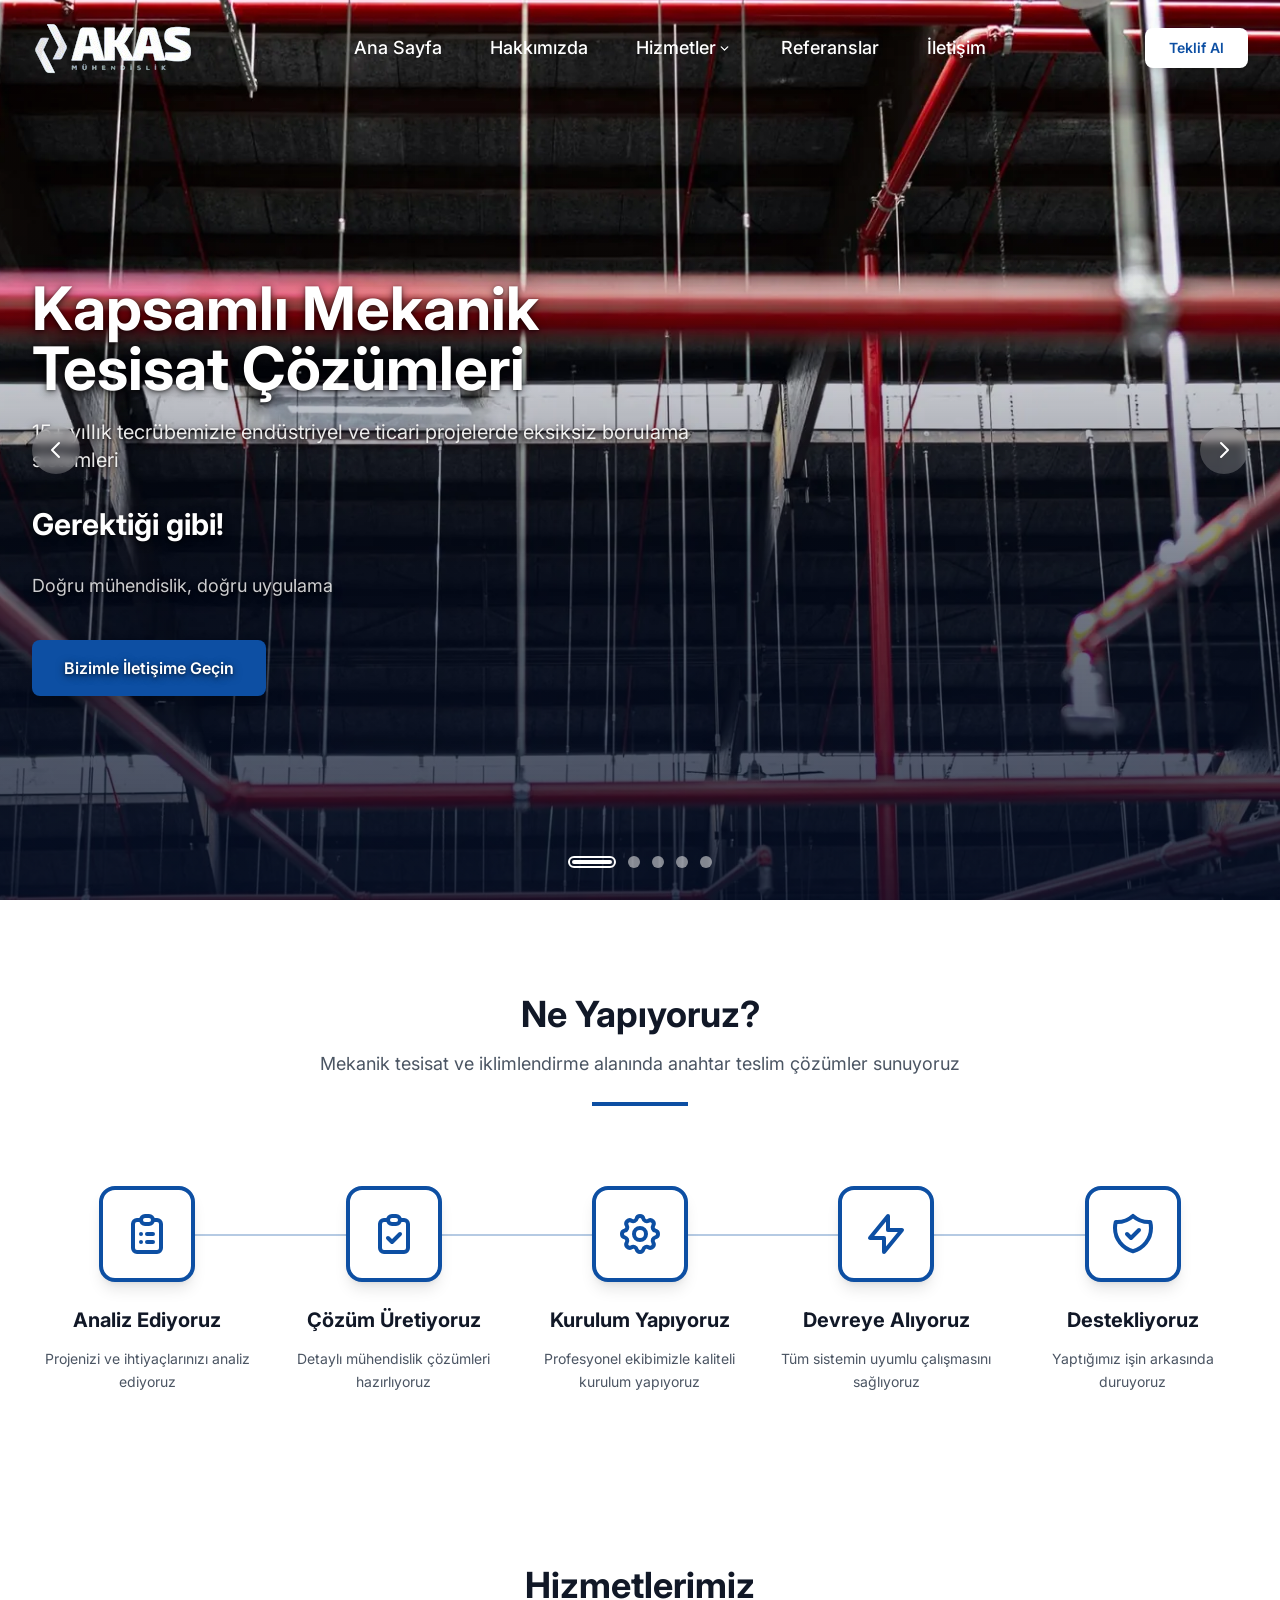
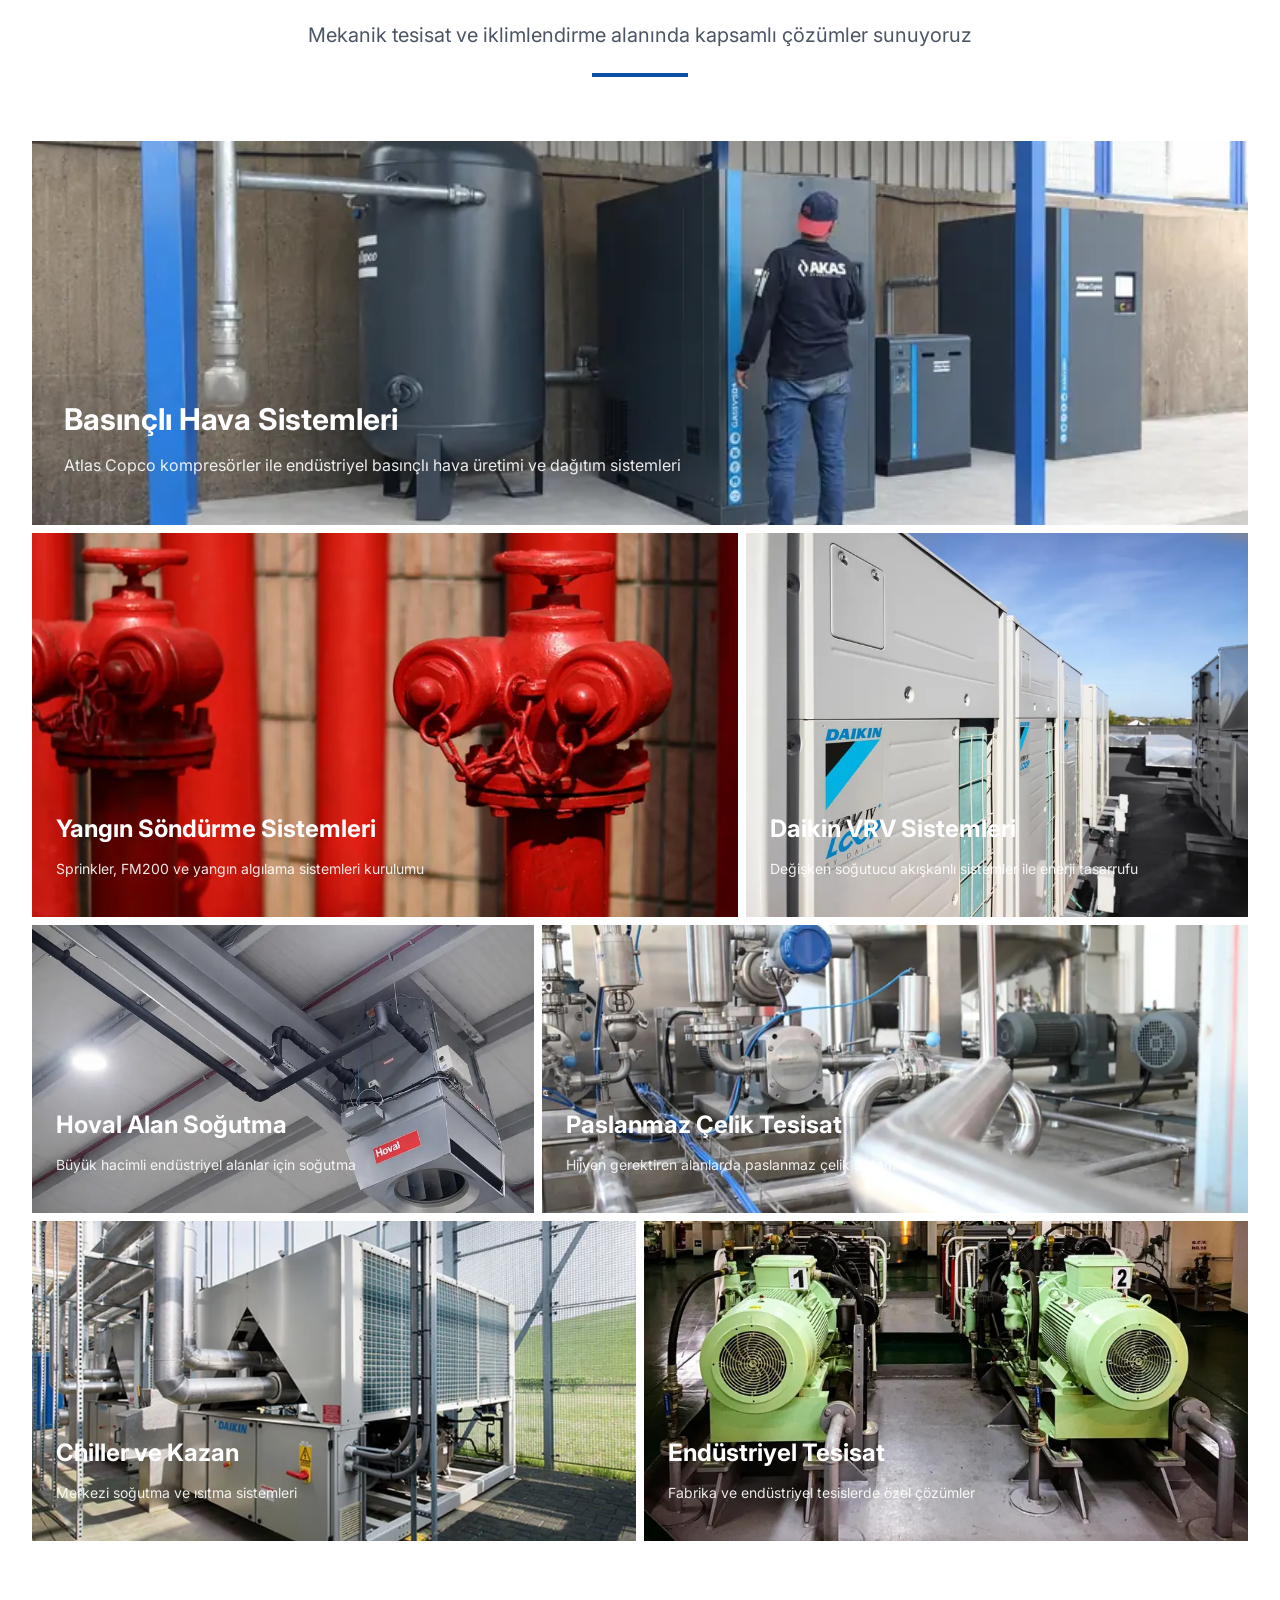
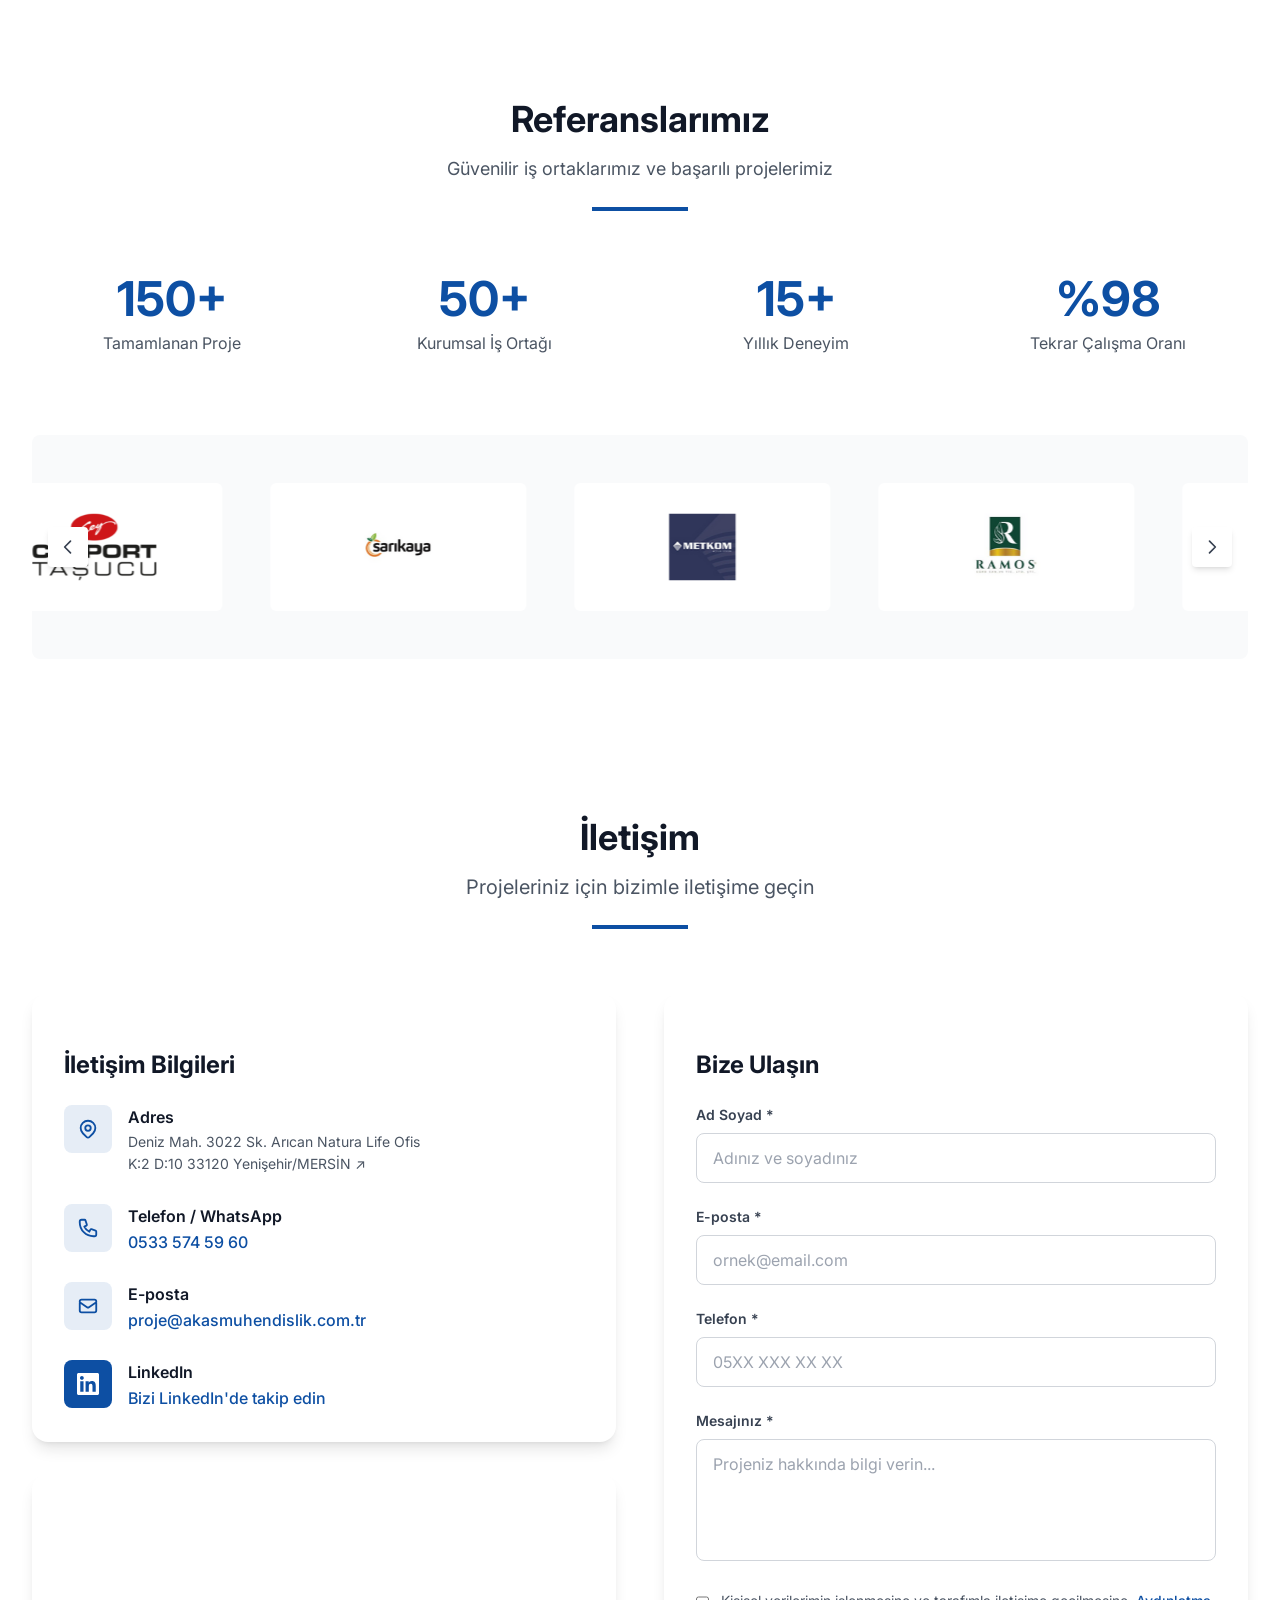
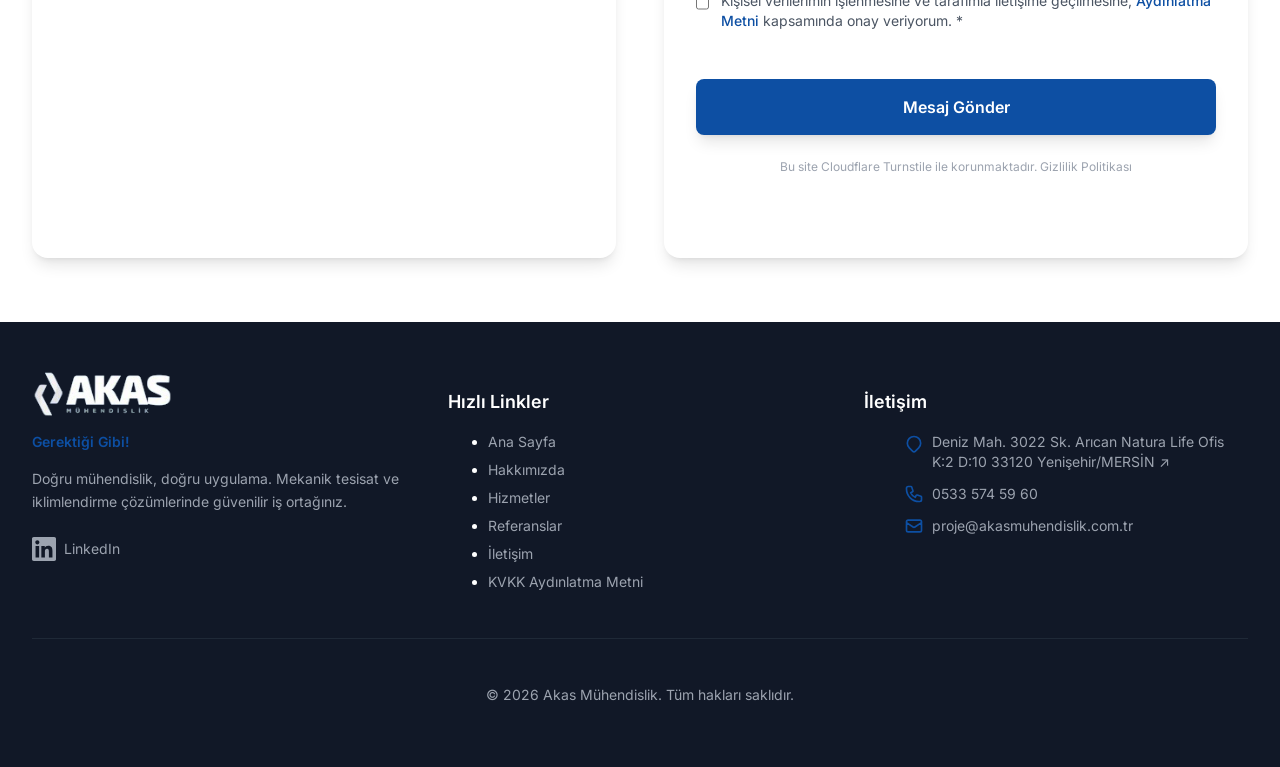
==== index.html @ c3feeb4a "Add files via upload" ====
<!DOCTYPE html>
<html lang="tr" class="scroll-smooth">
<head>
    <link rel="icon" type="image/x-icon" href="favicon.ico">
    <link rel="icon" type="image/png" sizes="32x32" href="favicon-32x32.png">
    <link rel="icon" type="image/png" sizes="16x16" href="favicon-16x16.png">
    <link rel="apple-touch-icon" sizes="180x180" href="apple-touch-icon.png">
    <link rel="preload" as="image" href="images/mechanical_piping_hero.webp" type="image/webp">
    <meta charset="UTF-8">
    <meta name="viewport" content="width=device-width, initial-scale=1.0">
    <title>Akas Mühendislik | Mekanik Tesisat ve İklimlendirme Çözümleri</title>
    <meta name="description" content="Mersin merkezli mekanik mühendislik taahhüt firması. Basınçlı hava, VRV klima, yangın söndürme, endüstriyel soğutma, Hoval, chiller ve paslanmaz çelik tesisat hizmetleri.">
    <link rel="stylesheet" href="styles.css">
    <link rel="preconnect" href="https://fonts.googleapis.com">
    <link rel="preconnect" href="https://fonts.gstatic.com" crossorigin>
    <link rel="preload" as="style" href="https://fonts.googleapis.com/css2?family=Inter:wght@400;500;600;700;800&display=swap">
    <link href="https://fonts.googleapis.com/css2?family=Inter:wght@400;500;600;700;800&display=swap" rel="stylesheet" media="print" onload="this.media='all'">
    <style>
        body { 
            font-family: 'Inter', sans-serif;
        }
        
        /* Hero Slide Animations */
        .hero-slide {
            opacity: 0;
            pointer-events: none;
        }
        
        .hero-slide.active {
            opacity: 1;
            pointer-events: auto;
            z-index: 2;
        }
        
        .hero-slide.slide-out {
            opacity: 1;
            pointer-events: none;
            z-index: 1;
        }
        
        /* Hero Content (yazılar) animasyonu */
        .hero-content {
            opacity: 1;
            transition: opacity 400ms ease-out;
            text-shadow: 0 2px 8px rgba(0,0,0,0.6), 0 1px 3px rgba(0,0,0,0.4);
        }
        
        .hero-content.fade-out {
            opacity: 0;
        }
        
        /* Görsellerin container'ı - overflow hidden */
        .hero-slide > img {
            width: 100%;
            height: 100%;
            object-fit: cover;
        }
        
        /* Ken Burns Effect - Sadece aktif slide'da */
        .hero-slide.active > img {
            animation: kenBurns 6500ms ease-out forwards;
        }
        
        @keyframes kenBurns {
            0% {
                transform: scale(1.15) translateX(0);
            }
            100% {
                transform: scale(1.15) translateX(-5%);
            }
        }
        
        /* Navbar link hover effect */
        .nav-link:hover .nav-underline {
            width: 100% !important;
        }

        /* Hizmetler Dropdown */
        .services-dropdown {
            display: none;
            position: absolute;
            top: calc(100% + 12px);
            left: 50%;
            transform: translateX(-50%);
            background: white;
            border-radius: 12px;
            box-shadow: 0 10px 40px rgba(0,0,0,0.12);
            min-width: 240px;
            z-index: 100;
            padding: 8px 0;
            border: 1px solid rgba(0,0,0,0.06);
        }
        .services-dropdown.open { display: block; }
        .services-dropdown a {
            display: block;
            padding: 10px 20px;
            font-size: 14px;
            color: #374151;
            text-decoration: none;
            transition: background 0.15s, color 0.15s;
        }
        .services-dropdown a:hover { background: #f3f4f6; color: #0d4fa3; }
        .dropdown-arrow-icon { transition: transform 0.2s; }
        .dropdown-arrow-icon.open { transform: rotate(180deg); }
        
        /* Slider dots with progress animation */
        .slide-dot {
            position: relative;
            overflow: hidden;
            transition: all 300ms ease;
        }
        
        .slide-dot.active {
            background: transparent !important;
            border: 2px solid white;
            padding: 2px; /* Border ile fill arasında boşluk */
        }
        
        /* Progress fill inside active dot */
        .slide-dot.active::after {
            content: '';
            position: absolute;
            left: 2px; /* Border padding */
            top: 2px;
            height: calc(100% - 4px); /* Border padding çıkar */
            width: 0%;
            background: white;
            border-radius: 999px; /* Oval içi */
            animation: dotProgress 6500ms linear forwards;
        }
        
        @keyframes dotProgress {
            from {
                width: 0%;
            }
            to {
                width: calc(100% - 4px); /* Border padding çıkar */
            }
        }
        
        /* Mobile Menu Styles */
        .mobile-menu-open #mobileMenu {
            pointer-events: auto;
        }
        .mobile-menu-open #menuOverlay {
            opacity: 1;
        }
        .mobile-menu-open #menuContent {
            opacity: 1;
            transform: translateY(0) !important;
        }
        
        /* Hamburger to X animation */
        .mobile-menu-open .hamburger-line:nth-child(1) {
            transform: rotate(45deg);
            top: 50% !important;
            margin-top: -1px;
        }
        .mobile-menu-open .hamburger-line:nth-child(2) {
            opacity: 0;
        }
        .mobile-menu-open .hamburger-line:nth-child(3) {
            transform: rotate(-45deg);
            bottom: auto !important;
            top: 50% !important;
            margin-top: -1px;
        }
        
        /* Staggered link animation */
        .mobile-menu-open .mobile-menu-link {
            animation: fadeInUp 400ms ease-out forwards;
            opacity: 0;
        }
        .mobile-menu-open .mobile-menu-link:nth-child(1) { animation-delay: 100ms; }
        .mobile-menu-open .mobile-menu-link:nth-child(2) { animation-delay: 150ms; }
        .mobile-menu-open .mobile-menu-link:nth-child(3) { animation-delay: 200ms; }
        .mobile-menu-open .mobile-menu-link:nth-child(4) { animation-delay: 250ms; }
        .mobile-menu-open .mobile-menu-link:nth-child(5) { animation-delay: 300ms; }
        
        @keyframes fadeInUp {
            from {
                opacity: 0;
                transform: translateY(20px);
            }
            to {
                opacity: 1;
                transform: translateY(0);
            }
        }
    </style>
    
    <!-- Schema.org Structured Data for SEO -->
    <script type="application/ld+json">
    {
      "@context": "https://schema.org",
      "@type": "LocalBusiness",
      "name": "AKAS Mekanik Mühendislik",
      "alternateName": "AKAS",
      "description": "15+ yıllık tecrübemizle mekanik tesisat, HVAC, basınçlı hava sistemleri, yangın söndürme ve endüstriyel tesisat çözümleri.",
      "url": "https://www.akasmuhendislik.com.tr",
      "logo": "https://www.akasmuhendislik.com.tr/images/logo-dark.png",
      "image": [
        "https://www.akasmuhendislik.com.tr/images/compressed-air-system.webp",
        "https://www.akasmuhendislik.com.tr/images/daikin-vrv-system.webp",
        "https://www.akasmuhendislik.com.tr/images/fire-suppression-system.webp"
      ],
      "slogan": "Gerektiği gibi!",
      "foundingDate": "2010",
      "address": {
        "@type": "PostalAddress",
        "streetAddress": "Deniz Mah. 3022 Sk. Arıcan Natura Life Ofis K:2 D:10",
        "addressLocality": "Yenişehir",
        "addressRegion": "Mersin",
        "postalCode": "33120",
        "addressCountry": "TR"
      },
      "geo": {
        "@type": "GeoCoordinates",
        "latitude": 36.80661256733774,
        "longitude": 34.56156497603754
      },
      "telephone": "+905335745960",
      "email": "proje@akasmuhendislik.com.tr",
      "areaServed": {
        "@type": "Country",
        "name": "Turkey"
      },
      "priceRange": "$$",
      "openingHours": "Mo-Fr 08:00-18:00",
      "sameAs": [
        "https://www.linkedin.com/company/106318071/"
      ],
      "hasOfferCatalog": {
        "@type": "OfferCatalog",
        "name": "Mekanik Tesisat Hizmetleri",
        "itemListElement": [
          {
            "@type": "OfferCatalog",
            "name": "Basınçlı Hava Sistemleri",
            "description": "Atlas Copco kompresörler ile endüstriyel basınçlı hava üretimi ve dağıtım sistemleri"
          },
          {
            "@type": "OfferCatalog",
            "name": "Daikin VRV Sistemleri",
            "description": "Değişken soğutucu akışkanlı sistemler ile enerji tasarrufu ve yüksek konfor"
          },
          {
            "@type": "OfferCatalog",
            "name": "Yangın Söndürme Sistemleri",
            "description": "Sprinkler, FM200 ve yangın algılama sistemleri kurulumu"
          },
          {
            "@type": "OfferCatalog",
            "name": "Hoval Alan Soğutma",
            "description": "Büyük hacimli endüstriyel alanlar için soğutma çözümleri"
          },
          {
            "@type": "OfferCatalog",
            "name": "Paslanmaz Çelik Tesisat",
            "description": "Gıda ve farmasötik seviyede hijyenik tesisat sistemleri"
          },
          {
            "@type": "OfferCatalog",
            "name": "Chiller ve Kazan",
            "description": "Merkezi soğutma ve ısıtma sistemleri"
          },
          {
            "@type": "OfferCatalog",
            "name": "Endüstriyel Tesisat",
            "description": "Fabrika ve endüstriyel tesislerde özel mekanik tesisat çözümleri"
          }
        ]
      },
      "knowsAbout": [
        "HVAC",
        "Mekanik Tesisat",
        "Basınçlı Hava Sistemleri",
        "İklimlendirme",
        "Yangın Söndürme",
        "VRV Sistemleri",
        "Chiller",
        "Endüstriyel Tesisat",
        "Paslanmaz Çelik Sistemler"
      ]
    }
    </script>
</head>
<body class="bg-white text-gray-900">
    
    <!-- Navbar -->
    <nav id="navbar" class="fixed top-0 left-0 right-0 z-50 transition-all duration-300 py-5 bg-transparent">
        <div class="max-w-7xl mx-auto px-4 sm:px-6 lg:px-8 w-full">
            <div class="flex items-center justify-between">
                <a href="#home" class="relative h-14 w-auto flex items-center bg-transparent">
                    <!-- Beyaz logo (mavi zemin için) - scroll öncesi -->
                    <img 
                        id="logo-white" 
                        src="images/logo-white.png" 
                        alt="Akas Mühendislik" 
                        class="h-14 w-auto object-contain transition-opacity duration-300 bg-transparent"
                        style="max-height: 55px;"
                    />
                    <!-- Mavi logo (beyaz zemin için) - scroll sonrası -->
                    <img 
                        id="logo-dark" 
                        src="images/logo-dark.png" 
                        alt="Akas Mühendislik" 
                        class="h-14 w-auto object-contain absolute top-0 left-0 opacity-0 transition-opacity duration-300 bg-transparent"
                        style="max-height: 55px;"
                    />
                </a>
                <div class="hidden md:flex items-center space-x-12">
                    <a href="#home" class="nav-link relative text-lg font-medium text-white hover:text-primary-light transition-colors">
                        Ana Sayfa
                        <span class="nav-underline absolute -bottom-1 left-0 h-0.5 bg-primary transition-all duration-300 w-0"></span>
                    </a>
                    <a href="#about" class="nav-link relative text-lg font-medium text-white hover:text-primary-light transition-colors">
                        Hakkımızda
                        <span class="nav-underline absolute -bottom-1 left-0 h-0.5 bg-primary transition-all duration-300 w-0"></span>
                    </a>
                    <div class="relative" id="servicesNavItem">
                        <div class="flex items-center gap-1">
                            <a href="#services" class="nav-link relative text-lg font-medium text-white hover:text-primary-light transition-colors">
                                Hizmetler
                                <span class="nav-underline absolute -bottom-1 left-0 h-0.5 bg-primary transition-all duration-300 w-0"></span>
                            </a>
                            <button onclick="toggleDropdown(event)" aria-label="Hizmetler listesini aç"
                                style="background:none; border:none; cursor:pointer; padding:2px; display:flex; align-items:center;">
                                <svg id="arrowIcon" class="dropdown-arrow-icon" width="13" height="13" viewBox="0 0 24 24" fill="none" stroke="white" stroke-width="2.5" stroke-linecap="round" stroke-linejoin="round">
                                    <polyline points="6 9 12 15 18 9"/>
                                </svg>
                            </button>
                        </div>
                        <div id="servicesDropdown" class="services-dropdown">
                            <a href="basinc-hava-sistemleri.html">Basınçlı Hava Sistemleri</a>
                            <a href="daikin-vrv-sistemleri.html">Daikin VRV Sistemleri</a>
                            <a href="yangin-sondurme-sistemleri.html">Yangın Söndürme Sistemleri</a>
                            <a href="hoval-alan-sogutma.html">Hoval Alan Soğutma</a>
                            <a href="paslanmaz-celik-tesisat.html">Paslanmaz Çelik Tesisat</a>
                            <a href="chiller-kazan-sistemleri.html">Chiller ve Kazan Sistemleri</a>
                            <a href="endustriyel-tesisat.html">Endüstriyel Tesisat</a>
                        </div>
                    </div>
                    <a href="#references" class="nav-link relative text-lg font-medium text-white hover:text-primary-light transition-colors">
                        Referanslar
                        <span class="nav-underline absolute -bottom-1 left-0 h-0.5 bg-primary transition-all duration-300 w-0"></span>
                    </a>
                    <a href="#contact" class="nav-link relative text-lg font-medium text-white hover:text-primary-light transition-colors">
                        İletişim
                        <span class="nav-underline absolute -bottom-1 left-0 h-0.5 bg-primary transition-all duration-300 w-0"></span>
                    </a>
                </div>
                <a href="#contact" class="hidden md:block px-6 py-2.5 rounded-lg font-semibold text-sm bg-white text-primary hover:bg-gray-50 shadow-lg hover:shadow-xl transition-all duration-300">
                    Teklif Al
                </a>
                <!-- Mobile Hamburger Button -->
                <button id="menuToggle" aria-label="Menüyü aç" class="md:hidden flex items-center justify-center w-10 h-10 relative z-50 bg-transparent" style="background: transparent; border: none; outline: none;" onclick="toggleMobileMenu()">
                    <div id="hamburgerIcon" class="flex flex-col justify-center items-center w-6 h-5 relative">
                        <span class="hamburger-line bg-white block w-6 h-0.5 rounded-full transition-all duration-300 absolute top-0"></span>
                        <span class="hamburger-line bg-white block w-6 h-0.5 rounded-full transition-all duration-300 absolute top-1/2 -translate-y-1/2"></span>
                        <span class="hamburger-line bg-white block w-6 h-0.5 rounded-full transition-all duration-300 absolute bottom-0"></span>
                    </div>
                </button>
            </div>
        </div>
    </nav>

    <!-- Mobile Full-Screen Overlay Menu -->
    <div id="mobileMenu" class="fixed inset-0 z-40 pointer-events-none">
        <!-- Dark overlay background -->
        <div id="menuOverlay" class="absolute inset-0 bg-primary-dark opacity-0 transition-opacity duration-500"></div>
        <!-- Menu content -->
        <div id="menuContent" class="relative z-10 h-full flex flex-col items-center justify-center opacity-0 transition-all duration-500" style="transform: translateY(20px);">
            <a href="#home" onclick="closeMobileMenu()" class="mobile-menu-link text-white text-3xl font-bold py-4 transition-all duration-300 hover:text-white/70">Ana Sayfa</a>
            <a href="#about" onclick="closeMobileMenu()" class="mobile-menu-link text-white text-3xl font-bold py-4 transition-all duration-300 hover:text-white/70">Hakkımızda</a>
            <a href="#services" onclick="closeMobileMenu()" class="mobile-menu-link text-white text-3xl font-bold py-4 transition-all duration-300 hover:text-white/70">Hizmetler</a>
            <a href="#references" onclick="closeMobileMenu()" class="mobile-menu-link text-white text-3xl font-bold py-4 transition-all duration-300 hover:text-white/70">Referanslar</a>
            <a href="#contact" onclick="closeMobileMenu()" class="mobile-menu-link text-white text-3xl font-bold py-4 transition-all duration-300 hover:text-white/70">İletişim</a>
            <div class="mt-8">
                <a href="#contact" onclick="closeMobileMenu()" class="inline-block bg-white text-primary font-semibold px-8 py-4 rounded-lg shadow-xl text-lg transition-all duration-300 hover:bg-white/90">
                    Teklif Al
                </a>
            </div>
            <!-- Contact info -->
            <div class="mt-12 text-center">
                <a href="tel:05335745960" class="text-white/70 text-lg hover:text-white transition-colors">0533 574 59 60</a>
            </div>
        </div>
    </div>

    <!-- Hero Slider -->
    <section id="home" class="relative h-screen w-full overflow-hidden">
        <!-- Slide 1 - Mekanik Tesisat -->
        <div class="hero-slide active absolute inset-0">
            <img src="images/mechanical_piping_hero.webp" alt="Mekanik Tesisat" class="absolute inset-0 w-full h-full object-cover" fetchpriority="high">
            <div class="absolute inset-0" style="background: linear-gradient(to top, rgba(5,15,40,0.82) 0%, rgba(5,15,40,0.55) 35%, rgba(5,15,40,0.10) 65%, rgba(5,15,40,0.0) 100%);"></div>
            <div class="relative z-20 h-full flex items-center" style="padding-top:24px;">
                <div class="max-w-7xl mx-auto px-4 sm:px-6 lg:px-8 w-full">
                    <div class="max-w-2xl hero-content">
                        <h2 class="text-white text-4xl md:text-5xl lg:text-6xl font-bold mb-4 leading-tight">
                            Kapsamlı Mekanik Tesisat Çözümleri
                        </h2>
                        <p class="text-white/90 text-lg md:text-xl mb-8">
                            15+ yıllık tecrübemizle endüstriyel ve ticari projelerde eksiksiz borulama sistemleri
                        </p>
                        <div class="mt-8 space-y-2">
                            <p class="text-white text-2xl md:text-3xl font-bold">Gerektiği gibi!</p>
                            <p class="text-white/80 text-lg">Doğru mühendislik, doğru uygulama</p>
                        </div>
                        <div class="mt-10">
                            <a href="#contact" class="inline-block bg-primary hover:bg-primary-dark text-white font-semibold px-8 py-4 rounded-lg transition-all shadow-xl">
                                Bizimle İletişime Geçin
                            </a>
                        </div>
                    </div>
                </div>
            </div>
        </div>

        <!-- Slide 2 - Daikin VRV -->
        <div class="hero-slide absolute inset-0">
            <img src="images/daikin_vrv_hero.webp" alt="Daikin VRV" class="absolute inset-0 w-full h-full object-cover" loading="lazy">
            <div class="absolute inset-0" style="background: linear-gradient(to top, rgba(5,15,40,0.82) 0%, rgba(5,15,40,0.55) 35%, rgba(5,15,40,0.10) 65%, rgba(5,15,40,0.0) 100%);"></div>
            <div class="relative z-20 h-full flex items-center" style="padding-top:24px;">
                <div class="max-w-7xl mx-auto px-4 sm:px-6 lg:px-8 w-full">
                    <div class="max-w-2xl hero-content">
                        <h2 class="text-white text-4xl md:text-5xl lg:text-6xl font-bold mb-4 leading-tight">
                            Daikin VRV Klima Sistemleri
                        </h2>
                        <p class="text-white/90 text-lg md:text-xl mb-8">
                            Enerji verimli, yüksek performanslı merkezi iklimlendirme
                        </p>
                        <div class="mt-8 space-y-2">
                            <p class="text-white text-2xl md:text-3xl font-bold">Gerektiği gibi!</p>
                            <p class="text-white/80 text-lg">Doğru mühendislik, doğru uygulama</p>
                        </div>
                        <div class="mt-10">
                            <a href="#contact" class="inline-block bg-primary hover:bg-primary-dark text-white font-semibold px-8 py-4 rounded-lg transition-all shadow-xl">
                                Bizimle İletişime Geçin
                            </a>
                        </div>
                    </div>
                </div>
            </div>
        </div>

        <!-- Slide 3 - Hoval -->
        <div class="hero-slide absolute inset-0">
            <img src="images/hoval_hero.webp" alt="Hoval Alan Soğutma" class="absolute inset-0 w-full h-full object-cover" loading="lazy">
            <div class="absolute inset-0" style="background: linear-gradient(to top, rgba(5,15,40,0.82) 0%, rgba(5,15,40,0.55) 35%, rgba(5,15,40,0.10) 65%, rgba(5,15,40,0.0) 100%);"></div>
            <div class="relative z-20 h-full flex items-center" style="padding-top:24px;">
                <div class="max-w-7xl mx-auto px-4 sm:px-6 lg:px-8 w-full">
                    <div class="max-w-2xl hero-content">
                        <h2 class="text-white text-4xl md:text-5xl lg:text-6xl font-bold mb-4 leading-tight">
                            Endüstriyel Alan Soğutma Sistemleri
                        </h2>
                        <p class="text-white/90 text-lg md:text-xl mb-8">
                            Hoval apareyler ile büyük hacimlerde konforlu ortam
                        </p>
                        <div class="mt-8 space-y-2">
                            <p class="text-white text-2xl md:text-3xl font-bold">Gerektiği gibi!</p>
                            <p class="text-white/80 text-lg">Doğru mühendislik, doğru uygulama</p>
                        </div>
                        <div class="mt-10">
                            <a href="#contact" class="inline-block bg-primary hover:bg-primary-dark text-white font-semibold px-8 py-4 rounded-lg transition-all shadow-xl">
                                Bizimle İletişime Geçin
                            </a>
                        </div>
                    </div>
                </div>
            </div>
        </div>

        <!-- Slide 4 - Daikin Chiller -->
        <div class="hero-slide absolute inset-0">
            <img src="images/daikin_chiller_hero.webp" alt="Daikin Chiller" class="absolute inset-0 w-full h-full object-cover" loading="lazy">
            <div class="absolute inset-0" style="background: linear-gradient(to top, rgba(5,15,40,0.82) 0%, rgba(5,15,40,0.55) 35%, rgba(5,15,40,0.10) 65%, rgba(5,15,40,0.0) 100%);"></div>
            <div class="relative z-20 h-full flex items-center" style="padding-top:24px;">
                <div class="max-w-7xl mx-auto px-4 sm:px-6 lg:px-8 w-full">
                    <div class="max-w-2xl hero-content">
                        <h2 class="text-white text-4xl md:text-5xl lg:text-6xl font-bold mb-4 leading-tight">
                            Chiller ve Kazan Sistemleri
                        </h2>
                        <p class="text-white/90 text-lg md:text-xl mb-8">
                            Büyük kapasiteli soğutma ve ısıtma çözümleri
                        </p>
                        <div class="mt-8 space-y-2">
                            <p class="text-white text-2xl md:text-3xl font-bold">Gerektiği gibi!</p>
                            <p class="text-white/80 text-lg">Doğru mühendislik, doğru uygulama</p>
                        </div>
                        <div class="mt-10">
                            <a href="#contact" class="inline-block bg-primary hover:bg-primary-dark text-white font-semibold px-8 py-4 rounded-lg transition-all shadow-xl">
                                Bizimle İletişime Geçin
                            </a>
                        </div>
                    </div>
                </div>
            </div>
        </div>

        <!-- Slide 5 - Paslanmaz Çelik -->
        <div class="hero-slide absolute inset-0">
            <img src="images/stainless_steel_hero.webp" alt="Paslanmaz Çelik" class="absolute inset-0 w-full h-full object-cover" loading="lazy">
            <div class="absolute inset-0" style="background: linear-gradient(to top, rgba(5,15,40,0.82) 0%, rgba(5,15,40,0.55) 35%, rgba(5,15,40,0.10) 65%, rgba(5,15,40,0.0) 100%);"></div>
            <div class="relative z-20 h-full flex items-center" style="padding-top:24px;">
                <div class="max-w-7xl mx-auto px-4 sm:px-6 lg:px-8 w-full">
                    <div class="max-w-2xl hero-content">
                        <h2 class="text-white text-4xl md:text-5xl lg:text-6xl font-bold mb-4 leading-tight">
                            Paslanmaz Çelik Sistemler
                        </h2>
                        <p class="text-white/90 text-lg md:text-xl mb-8">
                            Gıda ve farmasötik seviyede kurulum
                        </p>
                        <div class="mt-8 space-y-2">
                            <p class="text-white text-2xl md:text-3xl font-bold">Gerektiği gibi!</p>
                            <p class="text-white/80 text-lg">Doğru mühendislik, doğru uygulama</p>
                        </div>
                        <div class="mt-10">
                            <a href="#contact" class="inline-block bg-primary hover:bg-primary-dark text-white font-semibold px-8 py-4 rounded-lg transition-all shadow-xl">
                                Bizimle İletişime Geçin
                            </a>
                        </div>
                    </div>
                </div>
            </div>
        </div>

        <!-- Slider Controls -->
        <button onclick="changeSlide(-1)" aria-label="Önceki slayt" class="absolute left-4 md:left-8 top-1/2 -translate-y-1/2 z-30 bg-white/20 hover:bg-white/30 backdrop-blur-sm p-3 rounded-full">
            <svg class="w-6 h-6 text-white" fill="none" stroke="currentColor" viewBox="0 0 24 24">
                <path stroke-linecap="round" stroke-linejoin="round" stroke-width="2" d="M15 19l-7-7 7-7"/>
            </svg>
        </button>
        <button onclick="changeSlide(1)" aria-label="Sonraki slayt" class="absolute right-4 md:right-8 top-1/2 -translate-y-1/2 z-30 bg-white/20 hover:bg-white/30 backdrop-blur-sm p-3 rounded-full">
            <svg class="w-6 h-6 text-white" fill="none" stroke="currentColor" viewBox="0 0 24 24">
                <path stroke-linecap="round" stroke-linejoin="round" stroke-width="2" d="M9 5l7 7-7 7"/>
            </svg>
        </button>

        <!-- Dots -->
        <div class="absolute bottom-8 left-1/2 -translate-x-1/2 z-30 flex space-x-3">
            <button onclick="goToSlide(0)" aria-label="Slayt 1" class="slide-dot w-12 h-3 bg-white rounded-full"></button>
            <button onclick="goToSlide(1)" aria-label="Slayt 2" class="slide-dot w-3 h-3 bg-white/50 rounded-full"></button>
            <button onclick="goToSlide(2)" aria-label="Slayt 3" class="slide-dot w-3 h-3 bg-white/50 rounded-full"></button>
            <button onclick="goToSlide(3)" aria-label="Slayt 4" class="slide-dot w-3 h-3 bg-white/50 rounded-full"></button>
            <button onclick="goToSlide(4)" aria-label="Slayt 5" class="slide-dot w-3 h-3 bg-white/50 rounded-full"></button>
        </div>
    </section>

    <!-- Ne Yapıyoruz - Pipeline Timeline -->
    <section id="about" class="py-12 md:py-16" style="scroll-margin-top: 60px;">
        <div class="max-w-7xl mx-auto px-4 sm:px-6 lg:px-8 w-full">
            <div class="text-center mb-20">
                <h2 class="text-3xl md:text-4xl font-bold text-gray-900 mb-4">Ne Yapıyoruz?</h2>
                <p class="text-lg text-gray-600 max-w-2xl mx-auto mt-4">
                    Mekanik tesisat ve iklimlendirme alanında anahtar teslim çözümler sunuyoruz
                </p>
                <div class="w-24 h-1 bg-primary mx-auto mt-6"></div>
            </div>

            <!-- Timeline -->
            <div class="relative">
                <!-- Horizontal Line (contained within icons) -->
                <div class="hidden md:block absolute top-12 left-[10%] right-[10%] h-0.5 bg-primary/30"></div>

                <!-- Steps Grid -->
                <div class="grid grid-cols-1 md:grid-cols-5 gap-12 md:gap-4">
                    
                    <!-- Step 1 -->
                    <div class="relative group">
                        <!-- Icon -->
                        <div class="flex justify-center mb-6">
                            <div class="w-24 h-24 bg-white border-4 border-primary rounded-2xl flex items-center justify-center group-hover:scale-110 transition-transform shadow-lg relative z-10">
                                <svg class="w-12 h-12 text-primary" fill="none" stroke="currentColor" viewBox="0 0 24 24">
                                    <path stroke-linecap="round" stroke-linejoin="round" stroke-width="2" d="M9 5H7a2 2 0 00-2 2v12a2 2 0 002 2h10a2 2 0 002-2V7a2 2 0 00-2-2h-2M9 5a2 2 0 002 2h2a2 2 0 002-2M9 5a2 2 0 012-2h2a2 2 0 012 2m-3 7h3m-3 4h3m-6-4h.01M9 16h.01"/>
                                </svg>
                            </div>
                        </div>
                        <!-- Content -->
                        <h3 class="text-xl font-bold text-gray-900 text-center mb-3">Analiz Ediyoruz</h3>
                        <p class="text-sm text-gray-600 text-center leading-relaxed">
                            Projenizi ve ihtiyaçlarınızı analiz ediyoruz
                        </p>
                    </div>

                    <!-- Step 2 -->
                    <div class="relative group">
                        <div class="flex justify-center mb-6">
                            <div class="w-24 h-24 bg-white border-4 border-primary rounded-2xl flex items-center justify-center group-hover:scale-110 transition-transform shadow-lg relative z-10">
                                <svg class="w-12 h-12 text-primary" fill="none" stroke="currentColor" viewBox="0 0 24 24">
                                    <path stroke-linecap="round" stroke-linejoin="round" stroke-width="2" d="M9 5H7a2 2 0 00-2 2v12a2 2 0 002 2h10a2 2 0 002-2V7a2 2 0 00-2-2h-2M9 5a2 2 0 002 2h2a2 2 0 002-2M9 5a2 2 0 012-2h2a2 2 0 012 2m-6 9l2 2 4-4"/>
                                </svg>
                            </div>
                        </div>
                        <h3 class="text-xl font-bold text-gray-900 text-center mb-3">Çözüm Üretiyoruz</h3>
                        <p class="text-sm text-gray-600 text-center leading-relaxed">
                            Detaylı mühendislik çözümleri hazırlıyoruz
                        </p>
                    </div>

                    <!-- Step 3 -->
                    <div class="relative group">
                        <div class="flex justify-center mb-6">
                            <div class="w-24 h-24 bg-white border-4 border-primary rounded-2xl flex items-center justify-center group-hover:scale-110 transition-transform shadow-lg relative z-10">
                                <svg class="w-12 h-12 text-primary" fill="none" stroke="currentColor" viewBox="0 0 24 24">
                                    <path stroke-linecap="round" stroke-linejoin="round" stroke-width="2" d="M10.325 4.317c.426-1.756 2.924-1.756 3.35 0a1.724 1.724 0 002.573 1.066c1.543-.94 3.31.826 2.37 2.37a1.724 1.724 0 001.065 2.572c1.756.426 1.756 2.924 0 3.35a1.724 1.724 0 00-1.066 2.573c.94 1.543-.826 3.31-2.37 2.37a1.724 1.724 0 00-2.572 1.065c-.426 1.756-2.924 1.756-3.35 0a1.724 1.724 0 00-2.573-1.066c-1.543.94-3.31-.826-2.37-2.37a1.724 1.724 0 00-1.065-2.572c-1.756-.426-1.756-2.924 0-3.35a1.724 1.724 0 001.066-2.573c-.94-1.543.826-3.31 2.37-2.37.996.608 2.296.07 2.572-1.065z"/>
                                    <path stroke-linecap="round" stroke-linejoin="round" stroke-width="2" d="M15 12a3 3 0 11-6 0 3 3 0 016 0z"/>
                                </svg>
                            </div>
                        </div>
                        <h3 class="text-xl font-bold text-gray-900 text-center mb-3">Kurulum Yapıyoruz</h3>
                        <p class="text-sm text-gray-600 text-center leading-relaxed">
                            Profesyonel ekibimizle kaliteli kurulum yapıyoruz
                        </p>
                    </div>

                    <!-- Step 4 -->
                    <div class="relative group">
                        <div class="flex justify-center mb-6">
                            <div class="w-24 h-24 bg-white border-4 border-primary rounded-2xl flex items-center justify-center group-hover:scale-110 transition-transform shadow-lg relative z-10">
                                <svg class="w-12 h-12 text-primary" fill="none" stroke="currentColor" viewBox="0 0 24 24">
                                    <path stroke-linecap="round" stroke-linejoin="round" stroke-width="2" d="M13 10V3L4 14h7v7l9-11h-7z"/>
                                </svg>
                            </div>
                        </div>
                        <h3 class="text-xl font-bold text-gray-900 text-center mb-3">Devreye Alıyoruz</h3>
                        <p class="text-sm text-gray-600 text-center leading-relaxed">
                            Tüm sistemin uyumlu çalışmasını sağlıyoruz
                        </p>
                    </div>

                    <!-- Step 5 -->
                    <div class="relative group">
                        <div class="flex justify-center mb-6">
                            <div class="w-24 h-24 bg-white border-4 border-primary rounded-2xl flex items-center justify-center group-hover:scale-110 transition-transform shadow-lg relative z-10">
                                <svg class="w-12 h-12 text-primary" fill="none" stroke="currentColor" viewBox="0 0 24 24">
                                    <path stroke-linecap="round" stroke-linejoin="round" stroke-width="2" d="M9 12l2 2 4-4m5.618-4.016A11.955 11.955 0 0112 2.944a11.955 11.955 0 01-8.618 3.04A12.02 12.02 0 003 9c0 5.591 3.824 10.29 9 11.622 5.176-1.332 9-6.03 9-11.622 0-1.042-.133-2.052-.382-3.016z"/>
                                </svg>
                            </div>
                        </div>
                        <h3 class="text-xl font-bold text-gray-900 text-center mb-3">Destekliyoruz</h3>
                        <p class="text-sm text-gray-600 text-center leading-relaxed">
                            Yaptığımız işin arkasında duruyoruz
                        </p>
                    </div>

                </div>
            </div>
        </div>
    </section>

    <!-- Hizmetler -->
    <section id="services" class="py-12 md:py-16" style="scroll-margin-top: 60px;">
        <div class="max-w-7xl mx-auto px-4 sm:px-6 lg:px-8 w-full">
            <div class="text-center mb-16">
                <h2 class="text-3xl md:text-4xl font-bold text-gray-900 mb-4">Hizmetlerimiz</h2>
                <p class="text-lg md:text-xl text-gray-600 max-w-2xl mx-auto mt-4">
                    Mekanik tesisat ve iklimlendirme alanında kapsamlı çözümler sunuyoruz
                </p>
                <div class="w-24 h-1 bg-primary mx-auto mt-6"></div>
            </div>

            <!-- Structured Photo Grid Layout -->
            <div class="grid grid-cols-12 gap-2">
                
                <!-- Row 1 - Basınçlı Hava (Full Width - EN ÖNEMLİ) -->
                <a href="basinc-hava-sistemleri.html" class="col-span-12 group relative overflow-hidden h-96" style="display:block; text-decoration:none;">
                    <img src="images/compressed-air-system.webp" alt="Basınçlı Hava Sistemleri" class="w-full h-full object-cover transition-transform duration-700 group-hover:scale-105">
                    <div class="absolute inset-0 bg-gradient-to-t from-blue-900/80 via-blue-900/40 to-transparent opacity-100 group-hover:opacity-90 transition-opacity">
                        <div class="absolute bottom-0 left-0 right-0 p-8 text-white">
                            <h3 class="text-3xl font-bold mb-3">Basınçlı Hava Sistemleri</h3>
                            <p class="text-base text-white/90">Atlas Copco kompresörler ile endüstriyel basınçlı hava üretimi ve dağıtım sistemleri</p>
                        </div>
                    </div>
                </a>

                <!-- Row 2 - Yangın (Geniş) + Daikin VRV (Dar) -->
                <a href="yangin-sondurme-sistemleri.html" class="col-span-12 md:col-span-7 group relative overflow-hidden h-96" style="display:block; text-decoration:none;">
                    <img src="images/fire-suppression-system.webp" alt="Yangın Söndürme" class="w-full h-full object-cover transition-transform duration-700 group-hover:scale-105">
                    <div class="absolute inset-0 bg-gradient-to-t from-red-900/80 via-red-900/40 to-transparent opacity-100 group-hover:opacity-90 transition-opacity">
                        <div class="absolute bottom-0 left-0 right-0 p-6 text-white">
                            <h3 class="text-2xl font-bold mb-2">Yangın Söndürme Sistemleri</h3>
                            <p class="text-sm text-white/90">Sprinkler, FM200 ve yangın algılama sistemleri kurulumu</p>
                        </div>
                    </div>
                </a>
                
                <a href="daikin-vrv-sistemleri.html" class="col-span-12 md:col-span-5 group relative overflow-hidden h-96" style="display:block; text-decoration:none;">
                    <img src="images/daikin-vrv-system.webp" alt="Daikin VRV" class="w-full h-full object-cover transition-transform duration-700 group-hover:scale-105">
                    <div class="absolute inset-0 bg-gradient-to-t from-black/80 via-black/40 to-transparent opacity-100 group-hover:opacity-90 transition-opacity">
                        <div class="absolute bottom-0 left-0 right-0 p-6 text-white">
                            <h3 class="text-2xl font-bold mb-2">Daikin VRV Sistemleri</h3>
                            <p class="text-sm text-white/90">Değişken soğutucu akışkanlı sistemler ile enerji tasarrufu</p>
                        </div>
                    </div>
                </a>

                <!-- Row 3 - Hoval (Dar) + Paslanmaz (Geniş) -->
                <a href="hoval-alan-sogutma.html" class="col-span-12 md:col-span-5 group relative overflow-hidden h-72" style="display:block; text-decoration:none;">
                    <img src="images/hoval-system.webp" alt="Hoval Alan Soğutma" class="w-full h-full object-cover transition-transform duration-700 group-hover:scale-105">
                    <div class="absolute inset-0 bg-gradient-to-t from-cyan-900/80 via-cyan-900/40 to-transparent opacity-100 group-hover:opacity-90 transition-opacity">
                        <div class="absolute bottom-0 left-0 right-0 p-6 text-white">
                            <h3 class="text-2xl font-bold mb-2">Hoval Alan Soğutma</h3>
                            <p class="text-sm text-white/90">Büyük hacimli endüstriyel alanlar için soğutma</p>
                        </div>
                    </div>
                </a>
                
                <a href="paslanmaz-celik-tesisat.html" class="col-span-12 md:col-span-7 group relative overflow-hidden h-72" style="display:block; text-decoration:none;">
                    <img src="images/stainless-steel-system.webp" alt="Paslanmaz Çelik" class="w-full h-full object-cover transition-transform duration-700 group-hover:scale-105">
                    <div class="absolute inset-0 bg-gradient-to-t from-gray-900/80 via-gray-900/40 to-transparent opacity-100 group-hover:opacity-90 transition-opacity">
                        <div class="absolute bottom-0 left-0 right-0 p-6 text-white">
                            <h3 class="text-2xl font-bold mb-2">Paslanmaz Çelik Tesisat</h3>
                            <p class="text-sm text-white/90">Hijyen gerektiren alanlarda paslanmaz çelik sistemler</p>
                        </div>
                    </div>
                </a>

                <!-- Row 4 - Chiller + Endüstriyel (Eşit) -->
                <a href="chiller-kazan-sistemleri.html" class="col-span-12 md:col-span-6 group relative overflow-hidden h-80" style="display:block; text-decoration:none;">
                    <img src="images/chiller-boiler-system.webp" alt="Chiller" class="w-full h-full object-cover transition-transform duration-700 group-hover:scale-105">
                    <div class="absolute inset-0 bg-gradient-to-t from-orange-900/80 via-orange-900/40 to-transparent opacity-100 group-hover:opacity-90 transition-opacity">
                        <div class="absolute bottom-0 left-0 right-0 p-6 text-white">
                            <h3 class="text-2xl font-bold mb-2">Chiller ve Kazan</h3>
                            <p class="text-sm text-white/90">Merkezi soğutma ve ısıtma sistemleri</p>
                        </div>
                    </div>
                </a>
                
                <a href="endustriyel-tesisat.html" class="col-span-12 md:col-span-6 group relative overflow-hidden h-80" style="display:block; text-decoration:none;">
                    <img src="images/industrial-mechanical.webp" alt="Endüstriyel" class="w-full h-full object-cover transition-transform duration-700 group-hover:scale-105">
                    <div class="absolute inset-0 bg-gradient-to-t from-primary/80 via-primary/40 to-transparent opacity-100 group-hover:opacity-90 transition-opacity">
                        <div class="absolute bottom-0 left-0 right-0 p-6 text-white">
                            <h3 class="text-2xl font-bold mb-2">Endüstriyel Tesisat</h3>
                            <p class="text-sm text-white/90">Fabrika ve endüstriyel tesislerde özel çözümler</p>
                        </div>
                    </div>
                </a>

            </div>
        </div>
    </section>

    <!-- Referanslar - Stats + Sliding Logos -->
    <section id="references" class="py-12 md:py-16" style="scroll-margin-top: 60px;">
        <div class="max-w-7xl mx-auto px-4 sm:px-6 lg:px-8 w-full">
            <div class="text-center mb-16">
                <h2 class="text-3xl md:text-4xl font-bold text-gray-900 mb-4">Referanslarımız</h2>
                <p class="text-lg text-gray-600 max-w-2xl mx-auto mt-4">
                    Güvenilir iş ortaklarımız ve başarılı projelerimiz
                </p>
                <div class="w-24 h-1 bg-primary mx-auto mt-6"></div>
            </div>

            <!-- Stats -->
            <div class="grid grid-cols-2 md:grid-cols-4 gap-8 mb-20">
                <div class="text-center">
                    <div class="text-5xl font-bold text-primary mb-2">150+</div>
                    <div class="text-gray-600">Tamamlanan Proje</div>
                </div>
                <div class="text-center">
                    <div class="text-5xl font-bold text-primary mb-2">50+</div>
                    <div class="text-gray-600">Kurumsal İş Ortağı</div>
                </div>
                <div class="text-center">
                    <div class="text-5xl font-bold text-primary mb-2">15+</div>
                    <div class="text-gray-600">Yıllık Deneyim</div>
                </div>
                <div class="text-center">
                    <div class="text-5xl font-bold text-primary mb-2">%98</div>
                    <div class="text-gray-600">Tekrar Çalışma Oranı</div>
                </div>
            </div>

            <!-- Sliding Logo Container -->
            <div class="relative overflow-hidden bg-gray-50 py-12 rounded-lg">
                <!-- Navigation Arrows - Güvenli z-index -->
                <button data-carousel-prev aria-label="Önceki referans" class="absolute left-4 top-1/2 -translate-y-1/2 w-10 h-10 bg-white hover:bg-gray-100 flex items-center justify-center transition-colors shadow-md rounded" style="z-index: 20;">
                    <svg class="w-5 h-5 text-gray-700" fill="none" stroke="currentColor" viewBox="0 0 24 24">
                        <path stroke-linecap="round" stroke-linejoin="round" stroke-width="2" d="M15 19l-7-7 7-7"/>
                    </svg>
                </button>
                <button data-carousel-next aria-label="Sonraki referans" class="absolute right-4 top-1/2 -translate-y-1/2 w-10 h-10 bg-white hover:bg-gray-100 flex items-center justify-center transition-colors shadow-md rounded" style="z-index: 20;">
                    <svg class="w-5 h-5 text-gray-700" fill="none" stroke="currentColor" viewBox="0 0 24 24">
                        <path stroke-linecap="round" stroke-linejoin="round" stroke-width="2" d="M9 5l7 7-7 7"/>
                    </svg>
                </button>

                <div id="logoCarousel" class="flex" style="will-change: transform;">
                    <!-- Logo 1 - Sarıkaya -->
                    <div class="flex-shrink-0 w-64 mx-6">
                        <div class="bg-white p-10 flex items-center justify-center h-32 rounded-md transition-all duration-300 ">
                            <img src="images/ref-logo-1.png" alt="Sarıkaya" class="max-h-20 max-w-full object-contain">
                        </div>
                    </div>
                    <!-- Logo 2 - Metkom -->
                    <div class="flex-shrink-0 w-64 mx-6">
                        <div class="bg-white p-10 flex items-center justify-center h-32 rounded-md transition-all duration-300 ">
                            <img src="images/ref-logo-2.png" alt="Metkom" class="max-h-20 max-w-full object-contain">
                        </div>
                    </div>
                    <!-- Logo 3 - Ramos -->
                    <div class="flex-shrink-0 w-64 mx-6">
                        <div class="bg-white p-10 flex items-center justify-center h-32 rounded-md transition-all duration-300 ">
                            <img src="images/ref-logo-3.png" alt="Ramos" class="max-h-20 max-w-full object-contain">
                        </div>
                    </div>
                    <!-- Logo 4 - Medcem -->
                    <div class="flex-shrink-0 w-64 mx-6">
                        <div class="bg-white p-10 flex items-center justify-center h-32 rounded-md transition-all duration-300 ">
                            <img src="images/ref-logo-4.png" alt="Medcem" class="max-h-20 max-w-full object-contain">
                        </div>
                    </div>
                    <!-- Logo 5 - TMO -->
                    <div class="flex-shrink-0 w-64 mx-6">
                        <div class="bg-white p-10 flex items-center justify-center h-32 rounded-md transition-all duration-300 ">
                            <img src="images/ref-logo-5.png" alt="TMO" class="max-h-20 max-w-full object-contain">
                        </div>
                    </div>
                    <!-- Logo 6 - Lagos -->
                    <div class="flex-shrink-0 w-64 mx-6">
                        <div class="bg-white p-10 flex items-center justify-center h-32 rounded-md transition-all duration-300 ">
                            <img src="images/ref-logo-6.png" alt="Lagos" class="max-h-20 max-w-full object-contain">
                        </div>
                    </div>
                    <!-- Logo 7 - Dervişoğlu -->
                    <div class="flex-shrink-0 w-64 mx-6">
                        <div class="bg-white p-10 flex items-center justify-center h-32 rounded-md transition-all duration-300 ">
                            <img src="images/ref-logo-7.png" alt="Dervişoğlu" class="max-h-20 max-w-full object-contain">
                        </div>
                    </div>
                    <!-- Logo 8 -->
                    <div class="flex-shrink-0 w-64 mx-6">
                        <div class="bg-white p-10 flex items-center justify-center h-32 rounded-md transition-all duration-300 ">
                            <img src="images/ref-logo-8.png" alt="Referans 8" class="max-h-20 max-w-full object-contain">
                        </div>
                    </div>
                    <!-- Duplicate for seamless loop (8 logo - tam set) -->
                    <div class="flex-shrink-0 w-64 mx-6">
                        <div class="bg-white p-10 flex items-center justify-center h-32 rounded-md transition-all duration-300 ">
                            <img src="images/ref-logo-1.png" alt="Ceyport Taşucu" class="max-h-20 max-w-full object-contain">
                        </div>
                    </div>
                    <div class="flex-shrink-0 w-64 mx-6">
                        <div class="bg-white p-10 flex items-center justify-center h-32 rounded-md transition-all duration-300 ">
                            <img src="images/ref-logo-2.png" alt="Metkom" class="max-h-20 max-w-full object-contain">
                        </div>
                    </div>
                    <div class="flex-shrink-0 w-64 mx-6">
                        <div class="bg-white p-10 flex items-center justify-center h-32 rounded-md transition-all duration-300 ">
                            <img src="images/ref-logo-3.png" alt="Ramos" class="max-h-20 max-w-full object-contain">
                        </div>
                    </div>
                    <div class="flex-shrink-0 w-64 mx-6">
                        <div class="bg-white p-10 flex items-center justify-center h-32 rounded-md transition-all duration-300 ">
                            <img src="images/ref-logo-4.png" alt="Medcem" class="max-h-20 max-w-full object-contain">
                        </div>
                    </div>
                    <div class="flex-shrink-0 w-64 mx-6">
                        <div class="bg-white p-10 flex items-center justify-center h-32 rounded-md transition-all duration-300 ">
                            <img src="images/ref-logo-5.png" alt="TMO" class="max-h-20 max-w-full object-contain">
                        </div>
                    </div>
                    <div class="flex-shrink-0 w-64 mx-6">
                        <div class="bg-white p-10 flex items-center justify-center h-32 rounded-md transition-all duration-300 ">
                            <img src="images/ref-logo-6.png" alt="Lagos" class="max-h-20 max-w-full object-contain">
                        </div>
                    </div>
                    <div class="flex-shrink-0 w-64 mx-6">
                        <div class="bg-white p-10 flex items-center justify-center h-32 rounded-md transition-all duration-300 ">
                            <img src="images/ref-logo-7.png" alt="Dervişoğlu" class="max-h-20 max-w-full object-contain">
                        </div>
                    </div>
                    <div class="flex-shrink-0 w-64 mx-6">
                        <div class="bg-white p-10 flex items-center justify-center h-32 rounded-md transition-all duration-300 ">
                            <img src="images/ref-logo-8.png" alt="Referans 8" class="max-h-20 max-w-full object-contain">
                        </div>
                    </div>
                </div>
            </div>

            <script>
                // ============================================
                // MARQUEE CAROUSEL - DOĞRU İMPLEMENTASYON
                // ============================================
                
                document.addEventListener('DOMContentLoaded', function() {
                    const track = document.getElementById('logoCarousel');
                    const container = track.parentElement;
                    
                    // Butonları bul - küçük delay ile
                    setTimeout(() => {
                        const btnPrev = container.querySelector('[data-carousel-prev]');
                        const btnNext = container.querySelector('[data-carousel-next]');
                        
                        if (!btnPrev || !btnNext) {
                            console.error('CAROUSEL BUTTONS NOT FOUND!');
                            return;
                        }
                        
                        // State
                        let x = 0;
                        let W = 0;
                        let paused = false;
                        
                        // Hız ayarları - PIXEL/FRAME (basit!)
                        const baseSpeedPerFrame = 0.83; // 50 px/s ÷ 60 fps = 0.83 px/frame
                        const boostSpeedPerFrame = 12; // Boost: 12px/frame (~720 px/s)
                        const boostFrames = 90; // 90 frame = ~1.5 saniye (önceki 180 = 3sn)
                        const defaultDirection = -1; // Sola akış
                        
                        let currentSpeedPerFrame = baseSpeedPerFrame;
                        let direction = defaultDirection;
                        let boostFrameCounter = 0;
                        
                        // Ease-out cubic
                        function easeOutCubic(t) {
                            return 1 - Math.pow(1 - t, 3);
                        }
                        
                        function clamp(val, min, max) {
                            return Math.max(min, Math.min(max, val));
                        }
                        
                        // ✅ DOĞRU ÖLÇÜM: scrollWidth / 2
                        function measureWidth() {
                            return Math.ceil(track.scrollWidth / 2); // Yukarı yuvarla
                        }
                        
                        // İlk ölçüm
                        W = measureWidth();
                        
                        // ResizeObserver
                        const resizeObserver = new ResizeObserver(() => {
                            W = measureWidth();
                        });
                        resizeObserver.observe(track);
                        
                        // Hover pause
                        container.addEventListener('mouseenter', () => {
                            paused = true;
                        });
                        
                        container.addEventListener('mouseleave', () => {
                            paused = false;
                        });
                        
                        // ✅ EVENT LISTENERS
                        btnPrev.addEventListener('click', (e) => {
                            e.preventDefault();
                            e.stopPropagation();
                            
                            direction = 1;
                            boostFrameCounter = boostFrames;
                            currentSpeedPerFrame = boostSpeedPerFrame;
                            paused = false;
                        });
                        
                        btnNext.addEventListener('click', (e) => {
                            e.preventDefault();
                            e.stopPropagation();
                            
                            direction = -1;
                            boostFrameCounter = boostFrames;
                            currentSpeedPerFrame = boostSpeedPerFrame;
                            paused = false;
                        });
                        
                        // Ana animasyon loop
                        function animate(time) {
                            if (!paused) {
                                // Boost kontrolü
                                if (boostFrameCounter > 0) {
                                    boostFrameCounter--;
                                    
                                    // Ease-out: yumuşak iniş
                                    const progress = 1 - (boostFrameCounter / boostFrames);
                                    const k = 1 - easeOutCubic(progress);
                                    currentSpeedPerFrame = baseSpeedPerFrame + (boostSpeedPerFrame - baseSpeedPerFrame) * k;
                                } else {
                                    // Normal mod
                                    currentSpeedPerFrame = baseSpeedPerFrame;
                                    direction = defaultDirection;
                                }
                                
                                // Pozisyon güncelle
                                const nextX = x + (direction * currentSpeedPerFrame);
                                
                                // Yumuşak wrap
                                if (direction === -1 && nextX < -W + 50) {
                                    x = nextX;
                                    if (x <= -W) x += W;
                                } else if (direction === 1 && nextX > -50) {
                                    x = nextX;
                                    if (x >= 0) x -= W;
                                } else {
                                    x = nextX;
                                    if (x <= -W) x += W;
                                    if (x >= 0) x -= W;
                                }
                                
                                // GPU acceleration
                                track.style.transform = `translate3d(${x}px, 0, 0)`;
                            }
                            
                            requestAnimationFrame(animate);
                        }
                        
                        // Başlat
                        requestAnimationFrame(animate);
                        
                    }, 100); // 100ms delay
                });
            </script>
        </div>
    </section>

    <!-- İletişim -->
    <section id="contact" class="py-12 md:py-16" style="scroll-margin-top: 60px;">
        <div class="max-w-7xl mx-auto px-4 sm:px-6 lg:px-8 w-full">
            <div class="text-center mb-16">
                <h2 class="text-3xl md:text-4xl font-bold text-gray-900 mb-4">İletişim</h2>
                <p class="text-lg md:text-xl text-gray-600 max-w-2xl mx-auto mt-4">
                    Projeleriniz için bizimle iletişime geçin
                </p>
                <div class="w-24 h-1 bg-primary mx-auto mt-6"></div>
            </div>

            <div class="grid lg:grid-cols-2 gap-12">
                <!-- Contact Info -->
                <div>
                    <div class="bg-white p-8 rounded-2xl shadow-lg mb-8">
                        <h3 class="text-2xl font-bold text-gray-900 mb-6">İletişim Bilgileri</h3>
                        <div style="display:flex; flex-direction:column; gap:1.75rem;">

                            <!-- Adres -->
                            <div style="display:flex; gap:1rem; align-items:flex-start;">
                                <div style="width:48px; height:48px; min-width:48px; background:rgba(13,79,163,0.1); border-radius:8px; display:flex; align-items:center; justify-content:center;">
                                    <svg width="22" height="22" fill="none" stroke="#0d4fa3" viewBox="0 0 24 24"><path stroke-linecap="round" stroke-linejoin="round" stroke-width="2" d="M17.657 16.657L13.414 20.9a1.998 1.998 0 01-2.827 0l-4.244-4.243a8 8 0 1111.314 0z"/><path stroke-linecap="round" stroke-linejoin="round" stroke-width="2" d="M15 11a3 3 0 11-6 0 3 3 0 016 0z"/></svg>
                                </div>
                                <div>
                                    <h4 style="margin:0 0 2px 0; font-weight:600; color:#111827;">Adres</h4>
                                    <p style="margin:0; font-size:0.875rem; color:#4b5563; line-height:1.6;"><a href="https://maps.google.com/?q=Akas+Mekanik+Mühendislik+Mersin" target="_blank" rel="noopener noreferrer" style="color:inherit; text-decoration:none;" onmouseover="this.style.color='#0d4fa3'" onmouseout="this.style.color='inherit'">Deniz Mah. 3022 Sk. Arıcan Natura Life Ofis<br>K:2 D:10 33120 Yenişehir/MERSİN ↗</a></p>
                                </div>
                            </div>

                            <!-- Telefon -->
                            <div style="display:flex; gap:1rem; align-items:flex-start;">
                                <div style="width:48px; height:48px; min-width:48px; background:rgba(13,79,163,0.1); border-radius:8px; display:flex; align-items:center; justify-content:center;">
                                    <svg width="22" height="22" fill="none" stroke="#0d4fa3" viewBox="0 0 24 24"><path stroke-linecap="round" stroke-linejoin="round" stroke-width="2" d="M3 5a2 2 0 012-2h3.28a1 1 0 01.948.684l1.498 4.493a1 1 0 01-.502 1.21l-2.257 1.13a11.042 11.042 0 005.516 5.516l1.13-2.257a1 1 0 011.21-.502l4.493 1.498a1 1 0 01.684.949V19a2 2 0 01-2 2h-1C9.716 21 3 14.284 3 6V5z"/></svg>
                                </div>
                                <div>
                                    <h4 style="margin:0 0 2px 0; font-weight:600; color:#111827;">Telefon / WhatsApp</h4>
                                    <a href="tel:05335745960" style="color:#0d4fa3; font-weight:500; text-decoration:none;">0533 574 59 60</a>
                                </div>
                            </div>

                            <!-- E-posta -->
                            <div style="display:flex; gap:1rem; align-items:flex-start;">
                                <div style="width:48px; height:48px; min-width:48px; background:rgba(13,79,163,0.1); border-radius:8px; display:flex; align-items:center; justify-content:center;">
                                    <svg width="22" height="22" fill="none" stroke="#0d4fa3" viewBox="0 0 24 24"><path stroke-linecap="round" stroke-linejoin="round" stroke-width="2" d="M3 8l7.89 5.26a2 2 0 002.22 0L21 8M5 19h14a2 2 0 002-2V7a2 2 0 00-2-2H5a2 2 0 00-2 2v10a2 2 0 002 2z"/></svg>
                                </div>
                                <div>
                                    <h4 style="margin:0 0 2px 0; font-weight:600; color:#111827;">E-posta</h4>
                                    <a href="mailto:proje@akasmuhendislik.com.tr" style="color:#0d4fa3; font-weight:500; text-decoration:none;">proje@akasmuhendislik.com.tr</a>
                                </div>
                            </div>

                            <!-- LinkedIn -->
                            <div style="display:flex; gap:1rem; align-items:flex-start;">
                                <div style="width:48px; height:48px; min-width:48px; background:#0d4fa3; border-radius:8px; display:flex; align-items:center; justify-content:center;">
                                    <svg width="22" height="22" fill="white" viewBox="0 0 24 24"><path d="M20.447 20.452h-3.554v-5.569c0-1.328-.027-3.037-1.852-3.037-1.853 0-2.136 1.445-2.136 2.939v5.667H9.351V9h3.414v1.561h.046c.477-.9 1.637-1.85 3.37-1.85 3.601 0 4.267 2.37 4.267 5.455v6.286zM5.337 7.433c-1.144 0-2.063-.926-2.063-2.065 0-1.138.92-2.063 2.063-2.063 1.14 0 2.064.925 2.064 2.063 0 1.139-.925 2.065-2.064 2.065zm1.782 13.019H3.555V9h3.564v11.452zM22.225 0H1.771C.792 0 0 .774 0 1.729v20.542C0 23.227.792 24 1.771 24h20.451C23.2 24 24 23.227 24 22.271V1.729C24 .774 23.2 0 22.222 0h.003z"/></svg>
                                </div>
                                <div>
                                    <h4 style="margin:0 0 2px 0; font-weight:600; color:#111827;">LinkedIn</h4>
                                    <a href="https://www.linkedin.com/company/106318071/" target="_blank" rel="noopener noreferrer" style="color:#0d4fa3; font-weight:500; text-decoration:none;">Bizi LinkedIn'de takip edin</a>
                                </div>
                            </div>
                        </div>
                    </div>

                    <!-- Google Maps -->
                    <div class="rounded-2xl overflow-hidden shadow-lg h-96">
                        <iframe 
                            src="https://www.google.com/maps/embed?pb=!1m18!1m12!1m3!1d3194.4968402856543!2d34.56156497603754!3d36.80661256733774!2m3!1f0!2f0!3f0!3m2!1i1024!2i768!4f13.1!3m3!1m2!1s0x1527f5083d8db083%3A0x827b2fdb54fc6f57!2sAkas%20Mekanik%20M%C3%BChendislik!5e0!3m2!1str!2str!4v1769768027542!5m2!1str!2str" 
                            width="100%" 
                            height="100%" 
                            style="border:0;" 
                            allowfullscreen="" 
                            loading="lazy" 
                            referrerpolicy="no-referrer-when-downgrade"
                            class="transition-all duration-500">
                        </iframe>
                    </div>
                </div>

                <!-- Contact Form -->
                <div class="bg-white p-8 rounded-2xl shadow-lg">
                    <h3 class="text-2xl font-bold text-gray-900 mb-6">Bize Ulaşın</h3>
                    
                    <!-- Success Message -->
                    <div id="successMessage" class="hidden mb-6 p-4 bg-green-50 border border-green-200 rounded-lg text-green-800">
                        ✅ Mesajınız başarıyla gönderildi! En kısa sürede size dönüş yapacağız.
                    </div>
                    
                    <!-- Error Message -->
                    <div id="errorMessage" class="hidden mb-6 p-4 bg-red-50 border border-red-200 rounded-lg text-red-800">
                        ❌ <span id="errorText">Lütfen tüm zorunlu alanları doldurun.</span>
                    </div>
                    
                    <form id="contactForm" class="space-y-6" novalidate>
                        <div>
                            <label for="name" class="block text-sm font-semibold text-gray-700 mb-2">Ad Soyad *</label>
                            <input 
                                type="text" 
                                id="name" 
                                name="name"
                                required
                                minlength="3"
                                class="w-full px-4 py-3 border border-gray-300 rounded-lg focus:ring-2 focus:ring-primary focus:border-transparent" 
                                placeholder="Adınız ve soyadınız">
                            <span class="text-red-500 text-xs hidden" data-error="name">En az 3 karakter olmalıdır</span>
                        </div>
                        
                        <div>
                            <label for="email" class="block text-sm font-semibold text-gray-700 mb-2">E-posta *</label>
                            <input 
                                type="email" 
                                id="email" 
                                name="email"
                                required
                                pattern="[a-zA-Z0-9._%+-]+@[a-zA-Z0-9.-]+\.[a-zA-Z]{2,}"
                                class="w-full px-4 py-3 border border-gray-300 rounded-lg focus:ring-2 focus:ring-primary focus:border-transparent" 
                                placeholder="ornek@email.com">
                            <span class="text-red-500 text-xs hidden" data-error="email">Geçerli bir e-posta adresi girin</span>
                        </div>
                        
                        <div>
                            <label for="phone" class="block text-sm font-semibold text-gray-700 mb-2">Telefon *</label>
                            <input 
                                type="tel" 
                                id="phone" 
                                name="phone"
                                required
                                pattern="^(05)[0-9]{9}$"
                                maxlength="11"
                                class="w-full px-4 py-3 border border-gray-300 rounded-lg focus:ring-2 focus:ring-primary focus:border-transparent" 
                                placeholder="05XX XXX XX XX">
                            <span class="text-red-500 text-xs hidden" data-error="phone">05XX XXX XX XX formatında girin</span>
                        </div>
                        
                        <div>
                            <label for="message" class="block text-sm font-semibold text-gray-700 mb-2">Mesajınız *</label>
                            <textarea 
                                id="message" 
                                name="message"
                                required
                                minlength="10"
                                rows="4" 
                                class="w-full px-4 py-3 border border-gray-300 rounded-lg focus:ring-2 focus:ring-primary focus:border-transparent resize-none" 
                                placeholder="Projeniz hakkında bilgi verin..."></textarea>
                            <span class="text-red-500 text-xs hidden" data-error="message">En az 10 karakter olmalıdır</span>
                        </div>
                        
                        <div class="flex items-start">
                            <input 
                                type="checkbox" 
                                id="consent" 
                                name="consent"
                                required
                                class="mt-1 w-4 h-4 text-primary border-gray-300 rounded focus:ring-primary">
                            <label for="consent" class="ml-3 text-sm text-gray-600">
                                Kişisel verilerimin işlenmesine ve tarafımla iletişime geçilmesine, <a href="/aydinlatma-metni.html" target="_blank" class="text-primary hover:underline font-medium">Aydınlatma Metni</a> kapsamında onay veriyorum. *
                            </label>
                        </div>
                        <span class="text-red-500 text-xs hidden block" data-error="consent">Devam etmek için onay vermelisiniz</span>
                        
                        <!-- Cloudflare Turnstile -->
                        <div class="cf-turnstile" data-sitekey="0x4AAAAAACgoAO2UBC157d5J" data-theme="light" data-language="tr"></div>
                        <span class="text-red-500 text-xs hidden" id="turnstileError">Lütfen doğrulamayı tamamlayın</span>
                        
                        <button 
                            type="submit" 
                            id="submitBtn"
                            class="w-full bg-primary hover:bg-primary-dark text-white font-semibold py-4 rounded-lg transition-all shadow-lg hover:shadow-xl transform hover:-translate-y-0.5">
                            Mesaj Gönder
                        </button>
                        
                        <p class="text-xs text-gray-400 text-center mt-2">
                            Bu site Cloudflare Turnstile ile korunmaktadır. 
                            <a href="https://www.cloudflare.com/privacypolicy/" target="_blank" class="underline">Gizlilik Politikası</a>
                        </p>
                    </form>
                </div>
            </div>
        </div>
    </section>

    <!-- Footer -->
    <footer class="bg-gray-900 text-white py-12">
        <div class="max-w-7xl mx-auto px-4 sm:px-6 lg:px-8 w-full">
            <div class="grid md:grid-cols-3 gap-8 mb-8">
                <!-- Logo ve Açıklama -->
                <div>
                    <!-- Logo Container -->
                    <div class="relative h-12 mb-2">
                        <img src="images/logo-white.png" alt="Akas Mühendislik" class="h-12 w-auto object-contain">
                    </div>
                    <!-- Slogan -->
                    <p class="text-primary font-semibold text-sm mb-4">Gerektiği Gibi!</p>
                    
                    <p class="text-gray-400 text-sm leading-relaxed">Doğru mühendislik, doğru uygulama. Mekanik tesisat ve iklimlendirme çözümlerinde güvenilir iş ortağınız.</p>
                    
                    <!-- LinkedIn -->
                    <div class="mt-6">
                        <a href="https://www.linkedin.com/company/106318071/" target="_blank" rel="noopener noreferrer" class="inline-flex items-center text-gray-400 hover:text-white transition-colors">
                            <svg class="w-6 h-6" fill="currentColor" viewBox="0 0 24 24">
                                <path d="M20.447 20.452h-3.554v-5.569c0-1.328-.027-3.037-1.852-3.037-1.853 0-2.136 1.445-2.136 2.939v5.667H9.351V9h3.414v1.561h.046c.477-.9 1.637-1.85 3.37-1.85 3.601 0 4.267 2.37 4.267 5.455v6.286zM5.337 7.433c-1.144 0-2.063-.926-2.063-2.065 0-1.138.92-2.063 2.063-2.063 1.14 0 2.064.925 2.064 2.063 0 1.139-.925 2.065-2.064 2.065zm1.782 13.019H3.555V9h3.564v11.452zM22.225 0H1.771C.792 0 0 .774 0 1.729v20.542C0 23.227.792 24 1.771 24h20.451C23.2 24 24 23.227 24 22.271V1.729C24 .774 23.2 0 22.222 0h.003z"/>
                            </svg>
                            <span class="ml-2 text-sm">LinkedIn</span>
                        </a>
                    </div>
                </div>
                
                <!-- Hızlı Linkler -->
                <div>
                    <h3 class="font-semibold text-lg mb-4">Hızlı Linkler</h3>
                    <ul class="space-y-2 text-sm">
                        <li><a href="#home" class="text-gray-400 hover:text-white transition-colors">Ana Sayfa</a></li>
                        <li><a href="#about" class="text-gray-400 hover:text-white transition-colors">Hakkımızda</a></li>
                        <li><a href="#services" class="text-gray-400 hover:text-white transition-colors">Hizmetler</a></li>
                        <li><a href="#references" class="text-gray-400 hover:text-white transition-colors">Referanslar</a></li>
                        <li><a href="#contact" class="text-gray-400 hover:text-white transition-colors">İletişim</a></li>
                        <li><a href="/aydinlatma-metni.html" target="_blank" class="text-gray-400 hover:text-white transition-colors">KVKK Aydınlatma Metni</a></li>
                    </ul>
                </div>
                
                <!-- İletişim -->
                <div>
                    <h3 class="font-semibold text-lg mb-4">İletişim</h3>
                    <ul class="space-y-3 text-sm text-gray-400">
                        <li class="flex items-start">
                            <svg class="w-5 h-5 text-primary mr-2 flex-shrink-0 mt-0.5" fill="none" stroke="currentColor" viewBox="0 0 24 24">
                                <path stroke-linecap="round" stroke-linejoin="round" stroke-width="2" d="M17.657 16.657L13.414 20.9a1.998 1.998 0 01-2.827 0l-4.244-4.243a8 8 0 1111.314 0z"/>
                            </svg>
                            <a href="https://maps.google.com/?q=Akas+Mekanik+Mühendislik+Mersin" target="_blank" rel="noopener noreferrer" class="hover:text-white transition-colors">Deniz Mah. 3022 Sk. Arıcan Natura Life Ofis<br>K:2 D:10 33120 Yenişehir/MERSİN ↗</a>
                        </li>
                        <li class="flex items-center">
                            <svg class="w-5 h-5 text-primary mr-2 flex-shrink-0" fill="none" stroke="currentColor" viewBox="0 0 24 24">
                                <path stroke-linecap="round" stroke-linejoin="round" stroke-width="2" d="M3 5a2 2 0 012-2h3.28a1 1 0 01.948.684l1.498 4.493a1 1 0 01-.502 1.21l-2.257 1.13a11.042 11.042 0 005.516 5.516l1.13-2.257a1 1 0 011.21-.502l4.493 1.498a1 1 0 01.684.949V19a2 2 0 01-2 2h-1C9.716 21 3 14.284 3 6V5z"/>
                            </svg>
                            <a href="tel:05335745960" class="hover:text-white transition-colors">0533 574 59 60</a>
                        </li>
                        <li class="flex items-center">
                            <svg class="w-5 h-5 text-primary mr-2 flex-shrink-0" fill="none" stroke="currentColor" viewBox="0 0 24 24">
                                <path stroke-linecap="round" stroke-linejoin="round" stroke-width="2" d="M3 8l7.89 5.26a2 2 0 002.22 0L21 8M5 19h14a2 2 0 002-2V7a2 2 0 00-2-2H5a2 2 0 00-2 2v10a2 2 0 002 2z"/>
                            </svg>
                            <a href="mailto:proje@akasmuhendislik.com.tr" class="hover:text-white transition-colors break-all">proje@akasmuhendislik.com.tr</a>
                        </li>
                    </ul>
                </div>
            </div>
            
            <!-- Copyright -->
            <div class="border-t border-gray-800 pt-8 text-center text-sm text-gray-400">
                <p>© 2026 Akas Mühendislik. Tüm hakları saklıdır.</p>
            </div>
        </div>
    </footer>

    <script data-cfasync="false" src="/cdn-cgi/scripts/5c5dd728/cloudflare-static/email-decode.min.js"></script><script data-cfasync="false" src="/cdn-cgi/scripts/5c5dd728/cloudflare-static/email-decode.min.js"></script><script data-cfasync="false" src="/cdn-cgi/scripts/5c5dd728/cloudflare-static/email-decode.min.js"></script><script data-cfasync="false" src="/cdn-cgi/scripts/5c5dd728/cloudflare-static/email-decode.min.js"></script><script data-cfasync="false" src="/cdn-cgi/scripts/5c5dd728/cloudflare-static/email-decode.min.js"></script><script data-cfasync="false" src="/cdn-cgi/scripts/5c5dd728/cloudflare-static/email-decode.min.js"></script><script data-cfasync="false" src="/cdn-cgi/scripts/5c5dd728/cloudflare-static/email-decode.min.js"></script><script>
        // Hizmetler Dropdown
        function toggleDropdown(e) {
            e.stopPropagation();
            const dd = document.getElementById('servicesDropdown');
            const icon = document.getElementById('arrowIcon');
            const isOpen = dd.classList.toggle('open');
            icon.classList.toggle('open', isOpen);
            // ok rengi scroll durumuna göre
            const scrolled = window.scrollY > 50;
            icon.setAttribute('stroke', scrolled ? '#374151' : 'white');
        }
        document.addEventListener('click', function(e) {
            const item = document.getElementById('servicesNavItem');
            if (item && !item.contains(e.target)) {
                document.getElementById('servicesDropdown').classList.remove('open');
                document.getElementById('arrowIcon').classList.remove('open');
            }
        });

        // Mobile Menu Toggle
        let menuOpen = false;
        
        function toggleMobileMenu() {
            menuOpen = !menuOpen;
            if (menuOpen) {
                document.body.classList.add('mobile-menu-open');
                document.body.style.overflow = 'hidden';
                document.getElementById('menuToggle').setAttribute('aria-label', 'Menüyü kapat');
                // X rengi: scroll durumuna göre
                if (window.scrollY > 50) {
                    document.querySelectorAll('.hamburger-line').forEach(line => {
                        line.classList.remove('bg-white');
                        line.classList.add('bg-primary');
                    });
                } else {
                    document.querySelectorAll('.hamburger-line').forEach(line => {
                        line.classList.remove('bg-primary');
                        line.classList.add('bg-white');
                    });
                }
            } else {
                closeMobileMenu();
            }
        }
        
        function closeMobileMenu() {
            menuOpen = false;
            document.body.classList.remove('mobile-menu-open');
            document.body.style.overflow = '';
            document.getElementById('menuToggle').setAttribute('aria-label', 'Menüyü aç');
            // Scroll durumuna göre renk ayarla
            if (window.scrollY > 50) {
                document.querySelectorAll('.hamburger-line').forEach(line => {
                    line.classList.remove('bg-white');
                    line.classList.add('bg-primary');
                });
            }
        }

        // Navbar scroll effect
        window.addEventListener('scroll', function() {
            const navbar = document.getElementById('navbar');
            const logoWhite = document.getElementById('logo-white');
            const logoDark = document.getElementById('logo-dark');
            
            if (window.scrollY > 50) {
                navbar.classList.remove('bg-transparent', 'py-5');
                navbar.classList.add('backdrop-blur-md', 'shadow-lg', 'py-3', 'mx-4', 'mt-4', 'rounded-2xl'); navbar.style.background = 'rgba(248,249,251,0.97)'; navbar.style.border = '1px solid #e5e7eb';
                // Sadece nav-link class'ı olanların rengini değiştir
                navbar.querySelectorAll('.nav-link').forEach(a => {
                    a.classList.remove('text-white');
                    a.classList.add('text-gray-700');
                });
                // Dropdown ok koyu
                const ai = document.getElementById('arrowIcon');
                if (ai) ai.setAttribute('stroke', '#374151');
                // Logo değişimi
                logoWhite.classList.remove('opacity-100');
                logoWhite.classList.add('opacity-0');
                logoDark.classList.remove('opacity-0');
                logoDark.classList.add('opacity-100');
                // Hamburger rengi (menü kapalıysa)
                if (!menuOpen) {
                    document.querySelectorAll('.hamburger-line').forEach(line => {
                        line.classList.remove('bg-white');
                        line.classList.add('bg-primary');
                    });
                }
            } else {
                navbar.classList.remove('backdrop-blur-md', 'shadow-lg', 'py-3', 'mx-4', 'mt-4', 'rounded-2xl'); navbar.style.background = ''; navbar.style.border = 'none';
                navbar.classList.add('bg-transparent', 'py-5');
                // Sadece nav-link class'ı olanların rengini değiştir
                navbar.querySelectorAll('.nav-link').forEach(a => {
                    a.classList.remove('text-gray-700');
                    a.classList.add('text-white');
                });
                // Dropdown ok beyaz
                const ai2 = document.getElementById('arrowIcon');
                if (ai2) ai2.setAttribute('stroke', 'white');
                // Logo değişimi
                logoWhite.classList.remove('opacity-0');
                logoWhite.classList.add('opacity-100');
                logoDark.classList.remove('opacity-100');
                logoDark.classList.add('opacity-0');
                // Hamburger rengi (menü kapalıysa)
                if (!menuOpen) {
                    document.querySelectorAll('.hamburger-line').forEach(line => {
                        line.classList.remove('bg-primary');
                        line.classList.add('bg-white');
                    });
                }
            }
        });

        // Slider functionality with smooth fade and timer management
        let currentSlide = 0;
        const slides = document.querySelectorAll('.hero-slide');
        const dots = document.querySelectorAll('.slide-dot');
        let isAnimating = false;
        let autoSlideTimer = null;

        // Initialize first dot on page load
        function initializeDots() {
            dots.forEach((dot, i) => {
                if (i === 0) {
                    dot.classList.remove('w-3', 'bg-white/50');
                    dot.classList.add('w-12', 'active');
                } else {
                    dot.classList.add('w-3', 'bg-white/50');
                }
            });
        }

        // Start auto-slide timer
        function startAutoSlide() {
            // Clear existing timer
            if (autoSlideTimer) {
                clearInterval(autoSlideTimer);
            }
            // Start new timer
            autoSlideTimer = setInterval(() => changeSlide(1), 6500);
        }

        function showSlide(index) {
            if (isAnimating) return;
            isAnimating = true;

            const oldSlide = slides[currentSlide];
            const newSlide = slides[index];
            const oldContent = oldSlide.querySelector('.hero-content');
            const newContent = newSlide.querySelector('.hero-content');

            // 1. Önce yazıları fade-out yap (400ms)
            if (oldContent) {
                oldContent.classList.add('fade-out');
            }

            // 2. 400ms sonra slide geçişini başlat
            setTimeout(() => {
                // Fade out old, fade in new (overlap)
                oldSlide.style.transition = 'opacity 1000ms ease-in-out';
                newSlide.style.transition = 'opacity 1000ms ease-in-out';
                
                oldSlide.classList.add('slide-out');
                newSlide.classList.add('active');
                
                // Update dots immediately when fade starts (not after)
                dots.forEach((dot, i) => {
                    // Remove all classes first
                    dot.classList.remove('w-3', 'w-12', 'bg-white/50', 'bg-white', 'active');
                    
                    if (i === index) {
                        // Active dot with progress
                        dot.classList.add('w-12', 'active');
                        // Force animation restart by removing and re-adding
                        void dot.offsetWidth; // Trigger reflow
                    } else {
                        // Inactive dots
                        dot.classList.add('w-3', 'bg-white/50');
                    }
                });

                // 3. Yeni slide'ın yazılarını hemen fade-in yap
                if (newContent) {
                    newContent.classList.remove('fade-out');
                }
                
            }, 400);

            // 4. Toplam 1400ms sonra cleanup (400 + 1000)
            setTimeout(() => {
                oldSlide.classList.remove('active', 'slide-out');
                oldSlide.style.transition = '';
                newSlide.style.transition = '';
                if (oldContent) {
                    oldContent.classList.remove('fade-out');
                }
                isAnimating = false;
            }, 1400);
        }

        function changeSlide(direction) {
            if (isAnimating) return;
            const newSlide = (currentSlide + direction + slides.length) % slides.length;
            showSlide(newSlide);
            currentSlide = newSlide;
            
            // Reset timer on every slide change
            startAutoSlide();
        }

        function goToSlide(index) {
            if (isAnimating || index === currentSlide) return;
            showSlide(index);
            currentSlide = index;
            
            // Reset timer when manually clicking dots
            startAutoSlide();
        }

        // Initialize dots on page load
        initializeDots();

        // Start auto slide
        startAutoSlide();
    </script>

    <!-- Contact Form Validation -->
    <script>
        const contactForm = document.getElementById('contactForm');
        const successMessage = document.getElementById('successMessage');
        const errorMessage = document.getElementById('errorMessage');
        const errorText = document.getElementById('errorText');
        const submitBtn = document.getElementById('submitBtn');

        // Input validasyonu
        function validateInput(input) {
            const errorSpan = document.querySelector(`[data-error="${input.name}"]`);
            let isValid = true;
            let errorMsg = '';

            // Required check
            if (input.hasAttribute('required') && !input.value.trim()) {
                isValid = false;
                errorMsg = 'Bu alan zorunludur';
            }

            // Specific validations
            if (input.value.trim()) {
                switch(input.name) {
                    case 'name':
                        if (input.value.length < 3) {
                            isValid = false;
                            errorMsg = 'En az 3 karakter olmalıdır';
                        }
                        break;
                    
                    case 'email':
                        const emailRegex = /^[a-zA-Z0-9._%+-]+@[a-zA-Z0-9.-]+\.[a-zA-Z]{2,}$/;
                        if (!emailRegex.test(input.value)) {
                            isValid = false;
                            errorMsg = 'Geçerli bir e-posta adresi girin';
                        }
                        break;
                    
                    case 'phone':
                        // Sadece rakamları al
                        const cleaned = input.value.replace(/\D/g, '');
                        if (cleaned.length !== 11 || !cleaned.startsWith('05')) {
                            isValid = false;
                            errorMsg = '05XX XXX XX XX formatında 11 haneli numara girin';
                        }
                        break;
                    
                    case 'message':
                        if (input.value.length < 10) {
                            isValid = false;
                            errorMsg = 'En az 10 karakter olmalıdır';
                        }
                        break;
                    
                    case 'consent':
                        if (input.type === 'checkbox' && !input.checked) {
                            isValid = false;
                            errorMsg = 'Devam etmek için onay vermelisiniz';
                        }
                        break;
                }
            }

            // UI update
            if (!isValid) {
                input.classList.add('border-red-500');
                input.classList.remove('border-gray-300');
                if (errorSpan) {
                    errorSpan.textContent = errorMsg;
                    errorSpan.classList.remove('hidden');
                }
            } else {
                input.classList.remove('border-red-500');
                input.classList.add('border-gray-300');
                if (errorSpan) {
                    errorSpan.classList.add('hidden');
                }
            }

            return isValid;
        }

        // Real-time validation
        const inputs = contactForm.querySelectorAll('input, textarea');
        inputs.forEach(input => {
            input.addEventListener('blur', () => validateInput(input));
            input.addEventListener('input', () => {
                if (input.classList.contains('border-red-500')) {
                    validateInput(input);
                }
            });
        });

        // Form submit
        contactForm.addEventListener('submit', async function(e) {
            e.preventDefault();
            
            // Hide messages
            successMessage.classList.add('hidden');
            errorMessage.classList.add('hidden');
            document.getElementById('turnstileError').classList.add('hidden');
            
            // Validate all
            let isFormValid = true;
            inputs.forEach(input => {
                if (!validateInput(input)) {
                    isFormValid = false;
                }
            });
            
            if (!isFormValid) {
                errorText.textContent = 'Lütfen tüm alanları doğru şekilde doldurun.';
                errorMessage.classList.remove('hidden');
                errorMessage.scrollIntoView({ behavior: 'smooth', block: 'center' });
                return;
            }
            
            // Turnstile token kontrolü
            const turnstileResponse = document.querySelector('[name="cf-turnstile-response"]');
            if (!turnstileResponse || !turnstileResponse.value) {
                document.getElementById('turnstileError').classList.remove('hidden');
                errorText.textContent = 'Lütfen doğrulamayı tamamlayın.';
                errorMessage.classList.remove('hidden');
                return;
            }
            
            // Submit
            submitBtn.disabled = true;
            submitBtn.textContent = 'Gönderiliyor...';
            
            const POWER_AUTOMATE_URL = 'https://default130b3b4b267a437ea57736b2778ce1.42.environment.api.powerplatform.com:443/powerautomate/automations/direct/workflows/5500ca4c11664421936ed9c830da8229/triggers/manual/paths/invoke?api-version=1&sp=%2Ftriggers%2Fmanual%2Frun&sv=1.0&sig=hH-NSCOEfca-ItoP8ktBX2uFbKP72ov9gXWz5Jh5pcw';
            try {
                const response = await fetch(POWER_AUTOMATE_URL, {
                    method: 'POST',
                    headers: { 'Content-Type': 'application/json' },
                    body: JSON.stringify({
                        name: document.getElementById('name').value.trim(),
                        company: document.getElementById('company') ? document.getElementById('company').value.trim() : '',
                        phone: document.getElementById('phone').value.trim(),
                        email: document.getElementById('email').value.trim(),
                        message: document.getElementById('message').value.trim(),
                        turnstileToken: turnstileResponse.value
                    })
                });
                if (response.ok) {
                    successMessage.classList.remove('hidden');
                    contactForm.reset();
                    successMessage.scrollIntoView({ behavior: 'smooth', block: 'center' });
                } else {
                    throw new Error('Server error');
                }
            } catch (error) {
                errorText.textContent = 'Bir hata oluştu. Lütfen tekrar deneyin veya telefon ile ulaşın.';
                errorMessage.classList.remove('hidden');
            } finally {
                submitBtn.disabled = false;
                submitBtn.textContent = 'Mesaj Gönder';
            }
        });
    </script>

    <script src="https://challenges.cloudflare.com/turnstile/v0/api.js" async defer></script>

</body>
</html>
---- styles.css ----
/* Tailwind Base Reset */
*, ::before, ::after {
    box-sizing: border-box;
    border-width: 0;
    border-style: solid;
    border-color: #e5e7eb;
}
html { line-height: 1.5; -webkit-text-size-adjust: 100%; tab-size: 4; font-family: ui-sans-serif, system-ui, sans-serif, "Apple Color Emoji", "Segoe UI Emoji"; }
body { margin: 0; line-height: inherit; }
h1, h2, h3, h4, h5, h6 { font-size: inherit; font-weight: inherit; }
a { color: inherit; text-decoration: inherit; }
b, strong { font-weight: bolder; }
small { font-size: 80%; }
button, input, textarea, select { font-family: inherit; font-size: 100%; line-height: inherit; color: inherit; margin: 0; padding: 0; }
button, [role="button"] { cursor: pointer; }
textarea { resize: vertical; }
input::placeholder, textarea::placeholder { opacity: 1; color: #9ca3af; }
img, svg, video, canvas, audio, iframe, embed, object { display: block; vertical-align: middle; }
img, video { max-width: 100%; height: auto; }
[hidden] { display: none; }

/* Custom Theme Colors */
:root {
    --color-primary: #0D4FA3;
    --color-primary-light: #1565C0;
    --color-primary-dark: #0A3D82;
}

/* Layout & Display */
.fixed { position: fixed; }
.absolute { position: absolute; }
.relative { position: relative; }
.block { display: block; }
.inline-block { display: inline-block; }
.inline-flex { display: inline-flex; }
.flex { display: flex; }
.grid { display: grid; }
.hidden { display: none; }
.overflow-hidden { overflow: hidden; }
.transform { transform: translate(var(--tw-translate-x,0),var(--tw-translate-y,0)) rotate(var(--tw-rotate,0)) skewX(var(--tw-skew-x,0)) skewY(var(--tw-skew-y,0)) scaleX(var(--tw-scale-x,1)) scaleY(var(--tw-scale-y,1)); }

/* Positioning */
.inset-0 { inset: 0px; }
.top-0 { top: 0px; }
.top-12 { top: 3rem; }
.top-1\/2 { top: 50%; }
.bottom-0 { bottom: 0px; }
.bottom-8 { bottom: 2rem; }
.left-0 { left: 0px; }
.left-4 { left: 1rem; }
.left-1\/2 { left: 50%; }
.left-\[10\%\] { left: 10%; }
.right-0 { right: 0px; }
.right-4 { right: 1rem; }
.right-\[10\%\] { right: 10%; }

/* Z-Index */
.z-10 { z-index: 10; }
.z-20 { z-index: 20; }
.z-30 { z-index: 30; }
.z-40 { z-index: 40; }
.z-50 { z-index: 50; }

/* Flexbox */
.flex-shrink-0 { flex-shrink: 0; }
.items-center { align-items: center; }
.items-start { align-items: flex-start; }
.justify-center { justify-content: center; }
.justify-between { justify-content: space-between; }

/* Grid */
.grid-cols-1 { grid-template-columns: repeat(1, minmax(0, 1fr)); }
.grid-cols-2 { grid-template-columns: repeat(2, minmax(0, 1fr)); }
.grid-cols-12 { grid-template-columns: repeat(12, minmax(0, 1fr)); }
.col-span-12 { grid-column: span 12 / span 12; }

/* Gap */
.gap-2 { gap: 0.5rem; }
.gap-8 { gap: 2rem; }
.gap-12 { gap: 3rem; }

/* Space */
.space-x-3 > :not([hidden]) ~ :not([hidden]) { margin-left: 0.75rem; }
.space-x-12 > :not([hidden]) ~ :not([hidden]) { margin-left: 3rem; }
.space-y-2 > :not([hidden]) ~ :not([hidden]) { margin-top: 0.5rem; }
.space-y-3 > :not([hidden]) ~ :not([hidden]) { margin-top: 0.75rem; }
.space-y-6 > :not([hidden]) ~ :not([hidden]) { margin-top: 1.5rem; }

/* Width */
.w-0 { width: 0px; }
.w-3 { width: 0.75rem; }
.w-4 { width: 1rem; }
.w-5 { width: 1.25rem; }
.w-6 { width: 1.5rem; }
.w-10 { width: 2.5rem; }
.w-12 { width: 3rem; }
.w-24 { width: 6rem; }
.w-64 { width: 16rem; }
.w-auto { width: auto; }
.w-full { width: 100%; }
.max-w-full { max-width: 100%; }
.max-w-2xl { max-width: 42rem; }
.max-w-7xl { max-width: 80rem; }

/* Height */
.h-0\.5 { height: 0.125rem; }
.h-1 { height: 0.25rem; }
.h-3 { height: 0.75rem; }
.h-4 { height: 1rem; }
.h-5 { height: 1.25rem; }
.h-6 { height: 1.5rem; }
.h-10 { height: 2.5rem; }
.h-12 { height: 3rem; }
.h-14 { height: 3.5rem; }
.h-24 { height: 6rem; }
.h-32 { height: 8rem; }
.h-72 { height: 18rem; }
.h-80 { height: 20rem; }
.h-96 { height: 24rem; }
.h-full { height: 100%; }
.h-screen { height: 100vh; }
.max-h-20 { max-height: 5rem; }

/* Margin */
.mx-6 { margin-left: 1.5rem; margin-right: 1.5rem; }
.mx-auto { margin-left: auto; margin-right: auto; }
.mt-0\.5 { margin-top: 0.125rem; }
.mt-1 { margin-top: 0.25rem; }
.mt-4 { margin-top: 1rem; }
.mt-6 { margin-top: 1.5rem; }
.mt-8 { margin-top: 2rem; }
.mt-10 { margin-top: 2.5rem; }
.mb-1 { margin-bottom: 0.25rem; }
.mb-2 { margin-bottom: 0.5rem; }
.mb-3 { margin-bottom: 0.75rem; }
.mb-4 { margin-bottom: 1rem; }
.mb-6 { margin-bottom: 1.5rem; }
.mb-8 { margin-bottom: 2rem; }
.mb-16 { margin-bottom: 4rem; }
.mb-20 { margin-bottom: 5rem; }
.ml-2 { margin-left: 0.5rem; }
.ml-3 { margin-left: 0.75rem; }
.ml-4 { margin-left: 1rem; }
.mr-2 { margin-right: 0.5rem; }

/* Padding */
.p-3 { padding: 0.75rem; }
.p-4 { padding: 1rem; }
.p-6 { padding: 1.5rem; }
.p-8 { padding: 2rem; }
.p-10 { padding: 2.5rem; }
.px-4 { padding-left: 1rem; padding-right: 1rem; }
.px-6 { padding-left: 1.5rem; padding-right: 1.5rem; }
.px-8 { padding-left: 2rem; padding-right: 2rem; }
.py-3 { padding-top: 0.75rem; padding-bottom: 0.75rem; }
.py-4 { padding-top: 1rem; padding-bottom: 1rem; }
.py-5 { padding-top: 1.25rem; padding-bottom: 1.25rem; }
.py-12 { padding-top: 3rem; padding-bottom: 3rem; }
.py-2\.5 { padding-top: 0.625rem; padding-bottom: 0.625rem; }
.pt-8 { padding-top: 2rem; }

/* Transform */
.-translate-x-1\/2 { --tw-translate-x: -50%; transform: translateX(-50%) translateY(var(--tw-translate-y, 0)); }
.-translate-y-1\/2 { --tw-translate-y: -50%; transform: translateX(var(--tw-translate-x, 0)) translateY(-50%); }

/* Typography */
.text-xs { font-size: 0.75rem; line-height: 1rem; }
.text-sm { font-size: 0.875rem; line-height: 1.25rem; }
.text-base { font-size: 1rem; line-height: 1.5rem; }
.text-lg { font-size: 1.125rem; line-height: 1.75rem; }
.text-xl { font-size: 1.25rem; line-height: 1.75rem; }
.text-2xl { font-size: 1.5rem; line-height: 2rem; }
.text-3xl { font-size: 1.875rem; line-height: 2.25rem; }
.text-4xl { font-size: 2.25rem; line-height: 2.5rem; }
.text-5xl { font-size: 3rem; line-height: 1; }
.font-medium { font-weight: 500; }
.font-semibold { font-weight: 600; }
.font-bold { font-weight: 700; }
.leading-tight { line-height: 1.25; }
.leading-relaxed { line-height: 1.625; }
.text-center { text-align: center; }
.break-all { word-break: break-all; }
.resize-none { resize: none; }

/* Text Colors */
.text-white { color: #ffffff; }
.text-white\/80 { color: rgb(255 255 255 / 0.8); }
.text-white\/90 { color: rgb(255 255 255 / 0.9); }
.text-gray-400 { color: #9ca3af; }
.text-gray-600 { color: #4b5563; }
.text-gray-700 { color: #374151; }
.text-gray-900 { color: #111827; }
.text-primary { color: #0D4FA3; }
.text-red-500 { color: #ef4444; }
.text-red-800 { color: #991b1b; }
.text-green-800 { color: #166534; }

/* Background Colors */
.bg-white { background-color: #ffffff; }
.bg-white\/20 { background-color: rgb(255 255 255 / 0.2); }
.bg-white\/50 { background-color: rgb(255 255 255 / 0.5); }
.bg-transparent { background-color: transparent; }
.bg-gray-50 { background-color: #f9fafb; }
.bg-gray-900 { background-color: #111827; }
.bg-primary { background-color: #0D4FA3; }
.bg-primary\/10 { background-color: rgb(13 79 163 / 0.1); }
.bg-primary\/30 { background-color: rgb(13 79 163 / 0.3); }
.bg-green-50 { background-color: #f0fdf4; }
.bg-red-50 { background-color: #fef2f2; }

/* Gradients */
.bg-gradient-to-r { background-image: linear-gradient(to right, var(--tw-gradient-stops)); }
.bg-gradient-to-t { background-image: linear-gradient(to top, var(--tw-gradient-stops)); }
.from-black\/70 { --tw-gradient-from: rgb(0 0 0 / 0.7) var(--tw-gradient-from-position); --tw-gradient-to: rgb(0 0 0 / 0) var(--tw-gradient-to-position); --tw-gradient-stops: var(--tw-gradient-from), var(--tw-gradient-to); }
.from-black\/80 { --tw-gradient-from: rgb(0 0 0 / 0.8) var(--tw-gradient-from-position); --tw-gradient-to: rgb(0 0 0 / 0) var(--tw-gradient-to-position); --tw-gradient-stops: var(--tw-gradient-from), var(--tw-gradient-to); }
.from-blue-900\/80 { --tw-gradient-from: rgb(30 58 138 / 0.8) var(--tw-gradient-from-position); --tw-gradient-to: rgb(30 58 138 / 0) var(--tw-gradient-to-position); --tw-gradient-stops: var(--tw-gradient-from), var(--tw-gradient-to); }
.from-cyan-900\/80 { --tw-gradient-from: rgb(22 78 99 / 0.8) var(--tw-gradient-from-position); --tw-gradient-to: rgb(22 78 99 / 0) var(--tw-gradient-to-position); --tw-gradient-stops: var(--tw-gradient-from), var(--tw-gradient-to); }
.from-gray-900\/80 { --tw-gradient-from: rgb(17 24 39 / 0.8) var(--tw-gradient-from-position); --tw-gradient-to: rgb(17 24 39 / 0) var(--tw-gradient-to-position); --tw-gradient-stops: var(--tw-gradient-from), var(--tw-gradient-to); }
.from-orange-900\/80 { --tw-gradient-from: rgb(124 45 18 / 0.8) var(--tw-gradient-from-position); --tw-gradient-to: rgb(124 45 18 / 0) var(--tw-gradient-to-position); --tw-gradient-stops: var(--tw-gradient-from), var(--tw-gradient-to); }
.from-primary\/80 { --tw-gradient-from: rgb(13 79 163 / 0.8) var(--tw-gradient-from-position); --tw-gradient-to: rgb(13 79 163 / 0) var(--tw-gradient-to-position); --tw-gradient-stops: var(--tw-gradient-from), var(--tw-gradient-to); }
.from-red-900\/80 { --tw-gradient-from: rgb(127 29 29 / 0.8) var(--tw-gradient-from-position); --tw-gradient-to: rgb(127 29 29 / 0) var(--tw-gradient-to-position); --tw-gradient-stops: var(--tw-gradient-from), var(--tw-gradient-to); }
.via-black\/40 { --tw-gradient-to: rgb(0 0 0 / 0) var(--tw-gradient-to-position); --tw-gradient-stops: var(--tw-gradient-from), rgb(0 0 0 / 0.4) var(--tw-gradient-via-position), var(--tw-gradient-to); }
.via-black\/50 { --tw-gradient-to: rgb(0 0 0 / 0) var(--tw-gradient-to-position); --tw-gradient-stops: var(--tw-gradient-from), rgb(0 0 0 / 0.5) var(--tw-gradient-via-position), var(--tw-gradient-to); }
.via-blue-900\/40 { --tw-gradient-to: rgb(30 58 138 / 0) var(--tw-gradient-to-position); --tw-gradient-stops: var(--tw-gradient-from), rgb(30 58 138 / 0.4) var(--tw-gradient-via-position), var(--tw-gradient-to); }
.via-cyan-900\/40 { --tw-gradient-to: rgb(22 78 99 / 0) var(--tw-gradient-to-position); --tw-gradient-stops: var(--tw-gradient-from), rgb(22 78 99 / 0.4) var(--tw-gradient-via-position), var(--tw-gradient-to); }
.via-gray-900\/40 { --tw-gradient-to: rgb(17 24 39 / 0) var(--tw-gradient-to-position); --tw-gradient-stops: var(--tw-gradient-from), rgb(17 24 39 / 0.4) var(--tw-gradient-via-position), var(--tw-gradient-to); }
.via-orange-900\/40 { --tw-gradient-to: rgb(124 45 18 / 0) var(--tw-gradient-to-position); --tw-gradient-stops: var(--tw-gradient-from), rgb(124 45 18 / 0.4) var(--tw-gradient-via-position), var(--tw-gradient-to); }
.via-primary\/40 { --tw-gradient-to: rgb(13 79 163 / 0) var(--tw-gradient-to-position); --tw-gradient-stops: var(--tw-gradient-from), rgb(13 79 163 / 0.4) var(--tw-gradient-via-position), var(--tw-gradient-to); }
.via-red-900\/40 { --tw-gradient-to: rgb(127 29 29 / 0) var(--tw-gradient-to-position); --tw-gradient-stops: var(--tw-gradient-from), rgb(127 29 29 / 0.4) var(--tw-gradient-via-position), var(--tw-gradient-to); }
.to-transparent { --tw-gradient-to: transparent var(--tw-gradient-to-position); }

/* Borders */
.border { border-width: 1px; }
.border-4 { border-width: 4px; }
.border-t { border-top-width: 1px; }
.border-gray-300 { border-color: #d1d5db; }
.border-gray-800 { border-color: #1f2937; }
.border-green-200 { border-color: #bbf7d0; }
.border-red-200 { border-color: #fecaca; }
.border-primary { border-color: #0D4FA3; }
.rounded { border-radius: 0.25rem; }
.rounded-md { border-radius: 0.375rem; }
.rounded-lg { border-radius: 0.5rem; }
.rounded-2xl { border-radius: 1rem; }
.rounded-full { border-radius: 9999px; }

/* Shadows */
.shadow-md { box-shadow: 0 4px 6px -1px rgb(0 0 0 / 0.1), 0 2px 4px -2px rgb(0 0 0 / 0.1); }
.shadow-lg { box-shadow: 0 10px 15px -3px rgb(0 0 0 / 0.1), 0 4px 6px -4px rgb(0 0 0 / 0.1); }
.shadow-xl { box-shadow: 0 20px 25px -5px rgb(0 0 0 / 0.1), 0 8px 10px -6px rgb(0 0 0 / 0.1); }

/* Opacity & Filters */
.opacity-0 { opacity: 0; }
.opacity-70 { opacity: 0.7; }
.opacity-100 { opacity: 1; }
.grayscale { filter: grayscale(100%); }
.backdrop-blur-sm { backdrop-filter: blur(4px); }

/* Object Fit */
.object-cover { object-fit: cover; }
.object-contain { object-fit: contain; }

/* Cursor */
.cursor-pointer { cursor: pointer; }

/* Transitions */
.transition-all { transition-property: all; transition-timing-function: cubic-bezier(0.4, 0, 0.2, 1); transition-duration: 150ms; }
.transition-colors { transition-property: color, background-color, border-color, text-decoration-color, fill, stroke; transition-timing-function: cubic-bezier(0.4, 0, 0.2, 1); transition-duration: 150ms; }
.transition-opacity { transition-property: opacity; transition-timing-function: cubic-bezier(0.4, 0, 0.2, 1); transition-duration: 150ms; }
.transition-transform { transition-property: transform; transition-timing-function: cubic-bezier(0.4, 0, 0.2, 1); transition-duration: 150ms; }
.duration-300 { transition-duration: 300ms; }
.duration-500 { transition-duration: 500ms; }
.duration-700 { transition-duration: 700ms; }

/* Scroll */
.scroll-smooth { scroll-behavior: smooth; }

/* Group hover states */
.group:hover .group-hover\:scale-105 { transform: scale(1.05); }
.group:hover .group-hover\:scale-110 { transform: scale(1.1); }
.group:hover .group-hover\:opacity-90 { opacity: 0.9; }

/* Hover States */
.hover\:bg-gray-50:hover { background-color: #f9fafb; }
.hover\:bg-gray-100:hover { background-color: #f3f4f6; }
.hover\:bg-primary-dark:hover { background-color: #0A3D82; }
.hover\:bg-white\/30:hover { background-color: rgb(255 255 255 / 0.3); }
.hover\:text-primary-dark:hover { color: #0A3D82; }
.hover\:text-primary-light:hover { color: #1565C0; }
.hover\:text-white:hover { color: #ffffff; }
.hover\:shadow-xl:hover { box-shadow: 0 20px 25px -5px rgb(0 0 0 / 0.1), 0 8px 10px -6px rgb(0 0 0 / 0.1); }
.hover\:underline:hover { text-decoration-line: underline; }
.hover\:-translate-y-0\.5:hover { transform: translateY(-0.125rem); }
.hover\:opacity-100:hover { opacity: 1; }
.hover\:grayscale-0:hover { filter: grayscale(0); }

/* Focus States */
.focus\:ring-2:focus { box-shadow: 0 0 0 2px var(--tw-ring-color, #3b82f6); outline: none; }
.focus\:ring-primary:focus { --tw-ring-color: #0D4FA3; }
.focus\:border-transparent:focus { border-color: transparent; }

/* Responsive: sm (640px+) */
@media (min-width: 640px) {
    .sm\:px-6 { padding-left: 1.5rem; padding-right: 1.5rem; }
}

/* Responsive: md (768px+) */
@media (min-width: 768px) {
    .md\:block { display: block; }
    .md\:flex { display: flex; }
    .md\:hidden { display: none; }
    .md\:grid-cols-3 { grid-template-columns: repeat(3, minmax(0, 1fr)); }
    .md\:grid-cols-4 { grid-template-columns: repeat(4, minmax(0, 1fr)); }
    .md\:grid-cols-5 { grid-template-columns: repeat(5, minmax(0, 1fr)); }
    .md\:col-span-5 { grid-column: span 5 / span 5; }
    .md\:col-span-6 { grid-column: span 6 / span 6; }
    .md\:col-span-7 { grid-column: span 7 / span 7; }
    .md\:gap-4 { gap: 1rem; }
    .md\:py-16 { padding-top: 4rem; padding-bottom: 4rem; }
    .md\:py-20 { padding-top: 5rem; padding-bottom: 5rem; }
    .md\:text-xl { font-size: 1.25rem; line-height: 1.75rem; }
    .md\:text-3xl { font-size: 1.875rem; line-height: 2.25rem; }
    .md\:text-4xl { font-size: 2.25rem; line-height: 2.5rem; }
    .md\:text-5xl { font-size: 3rem; line-height: 1; }
    .md\:left-8 { left: 2rem; }
    .md\:right-8 { right: 2rem; }
}

/* Responsive: lg (1024px+) */
@media (min-width: 1024px) {
    .lg\:grid-cols-2 { grid-template-columns: repeat(2, minmax(0, 1fr)); }
    .lg\:px-8 { padding-left: 2rem; padding-right: 2rem; }
    .lg\:text-6xl { font-size: 3.75rem; line-height: 1; }
}

/* Negative positioning for nav underline */
.-bottom-1 { bottom: -0.25rem; }

/* Navbar scroll state classes */
.bg-white\/95 { background-color: rgb(255 255 255 / 0.95); }
.backdrop-blur-md { backdrop-filter: blur(12px); }
.mx-4 { margin-left: 1rem; margin-right: 1rem; }
.mt-4 { margin-top: 1rem; }

/* Mobile Menu classes */
.pointer-events-none { pointer-events: none; }
.pointer-events-auto { pointer-events: auto; }
.flex-col { flex-direction: column; }
.bg-primary-dark { background-color: #0A3D82; }
.text-white\/70 { color: rgb(255 255 255 / 0.7); }
.hover\:text-white\/70:hover { color: rgb(255 255 255 / 0.7); }
.hover\:bg-white\/90:hover { background-color: rgb(255 255 255 / 0.9); }
.h-5 { height: 1.25rem; }
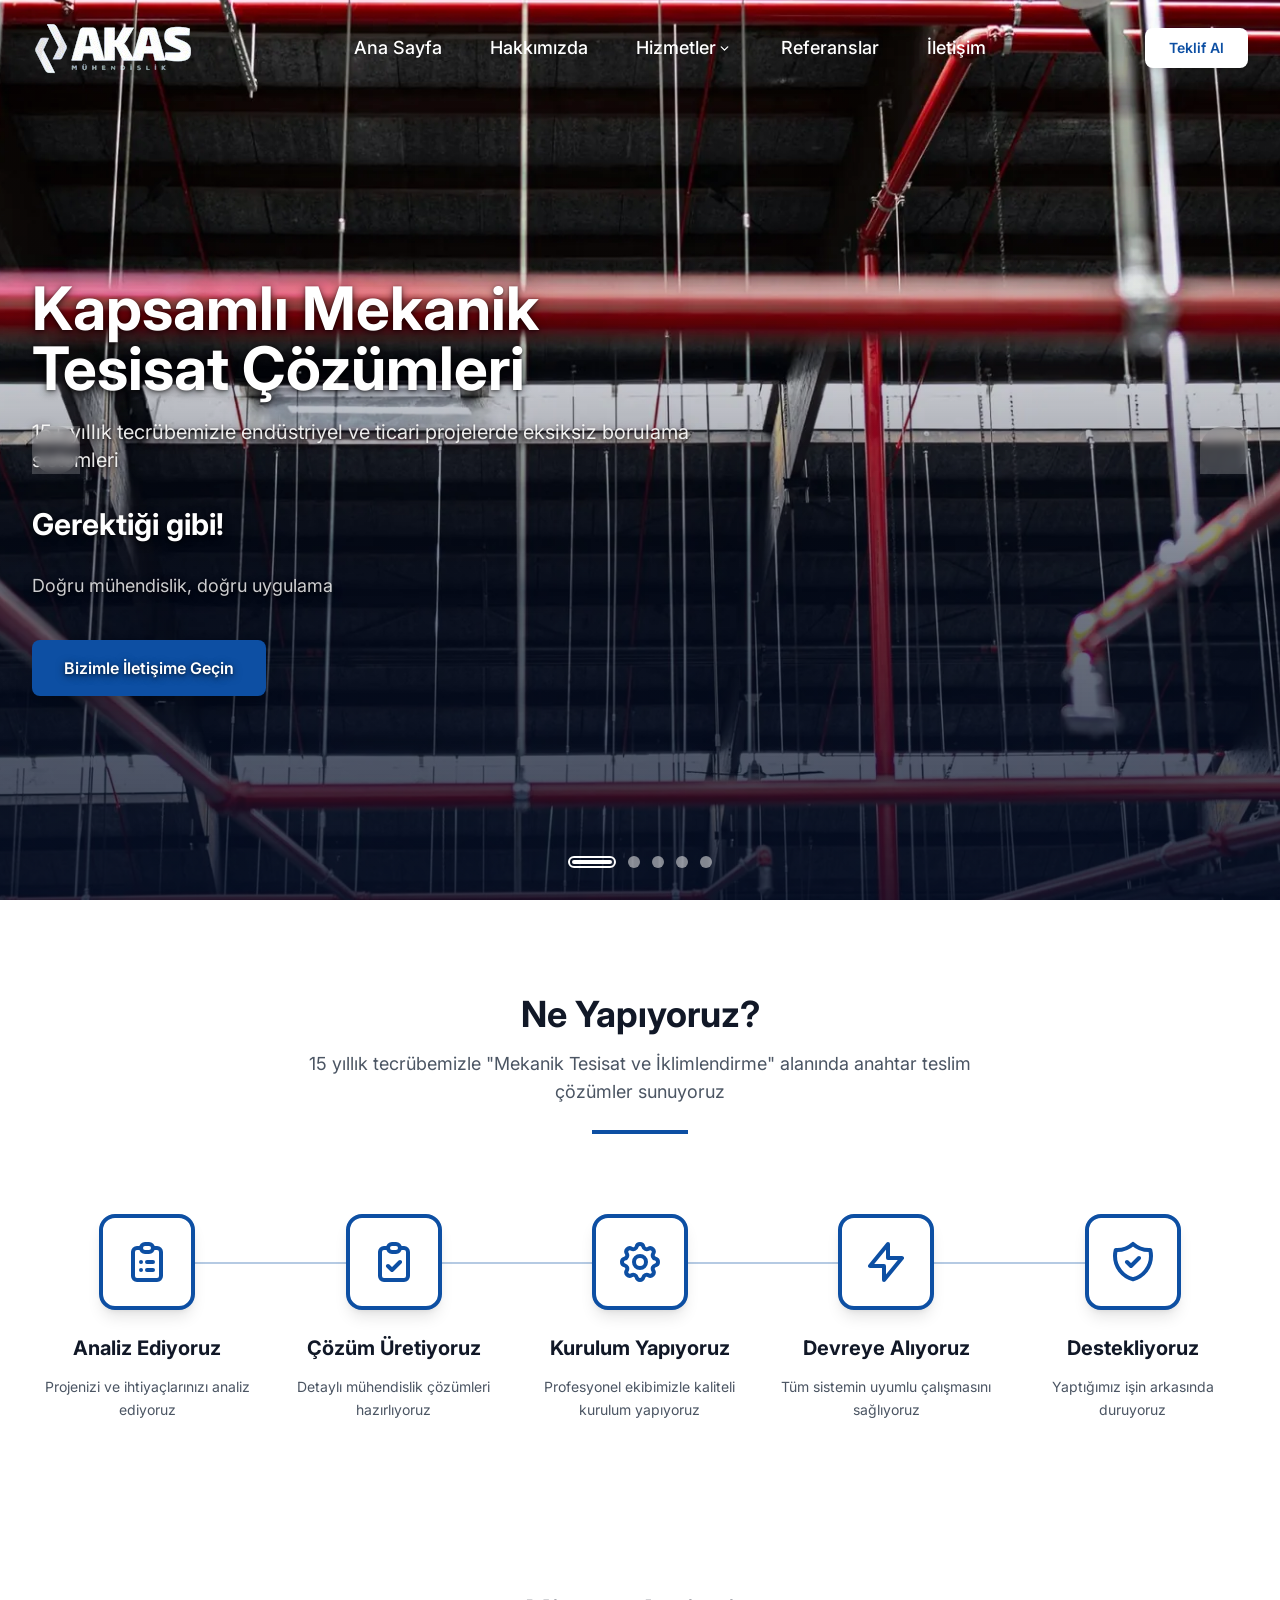
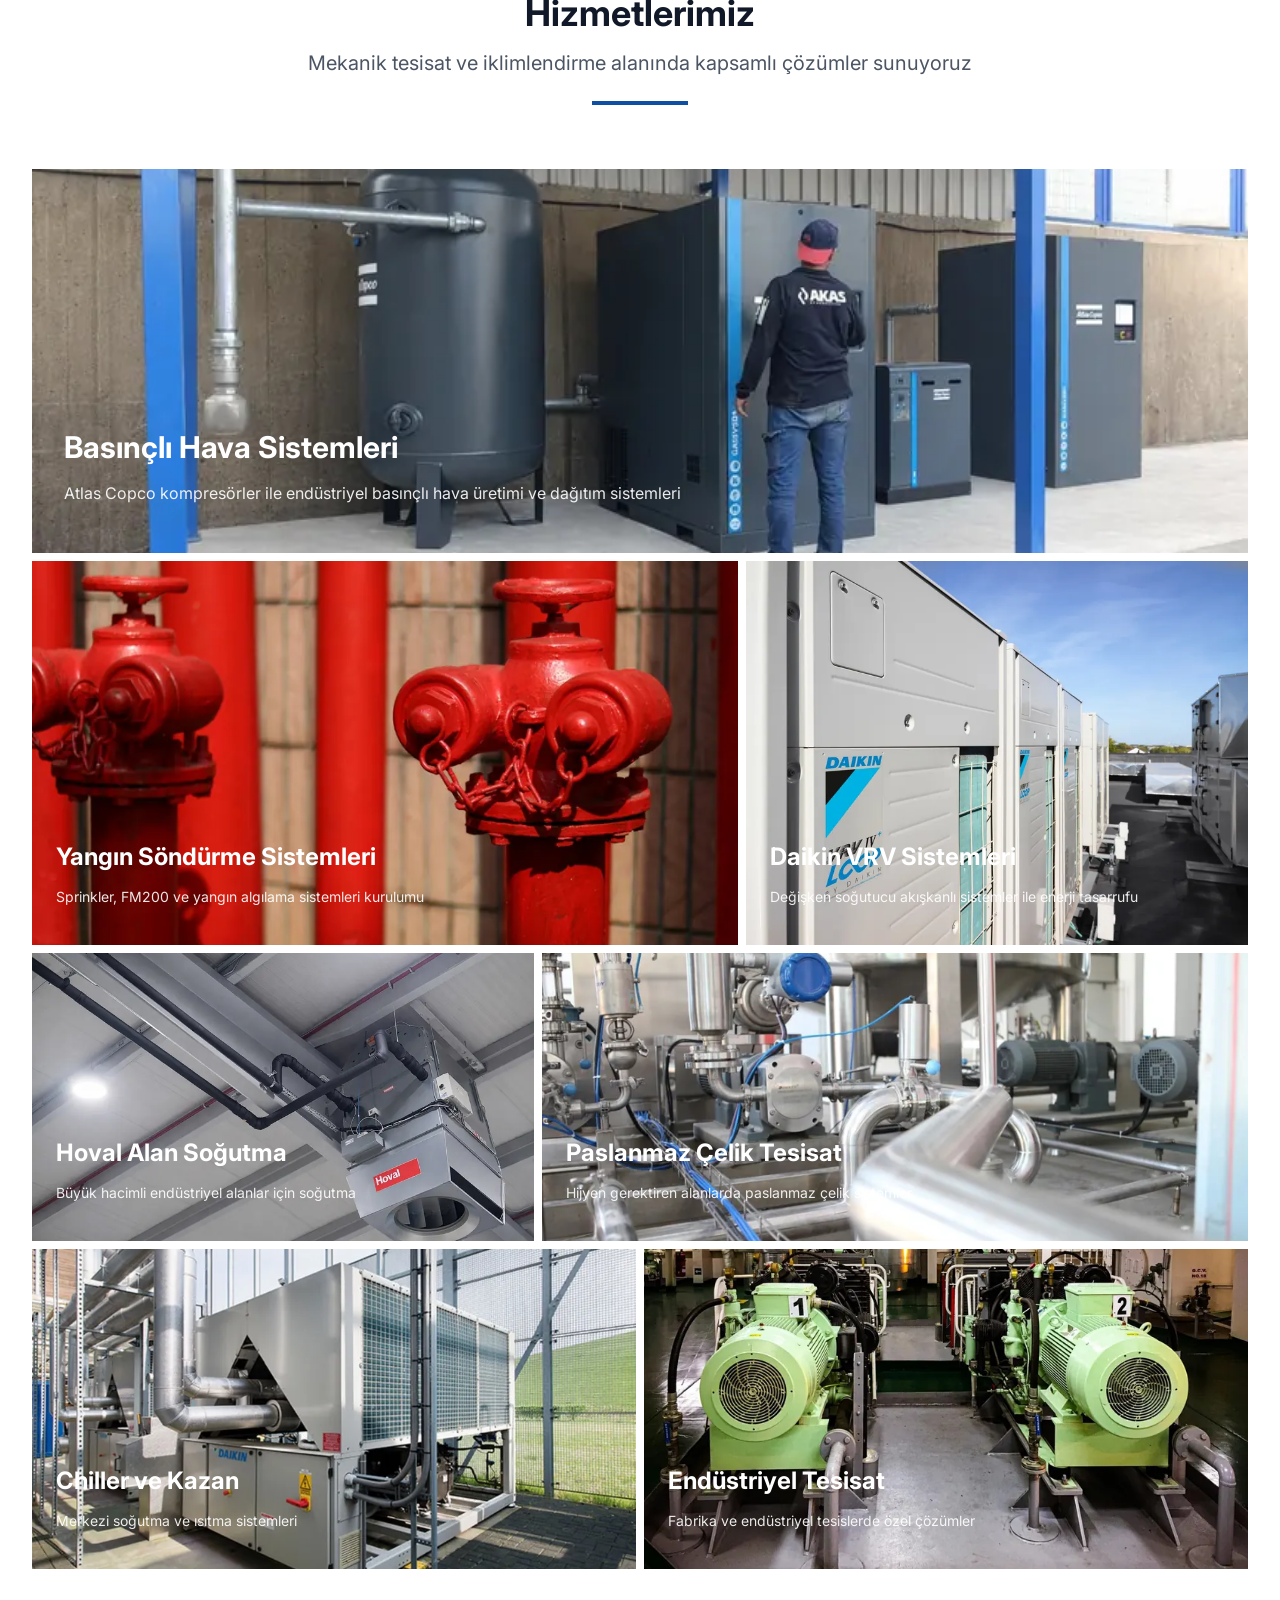
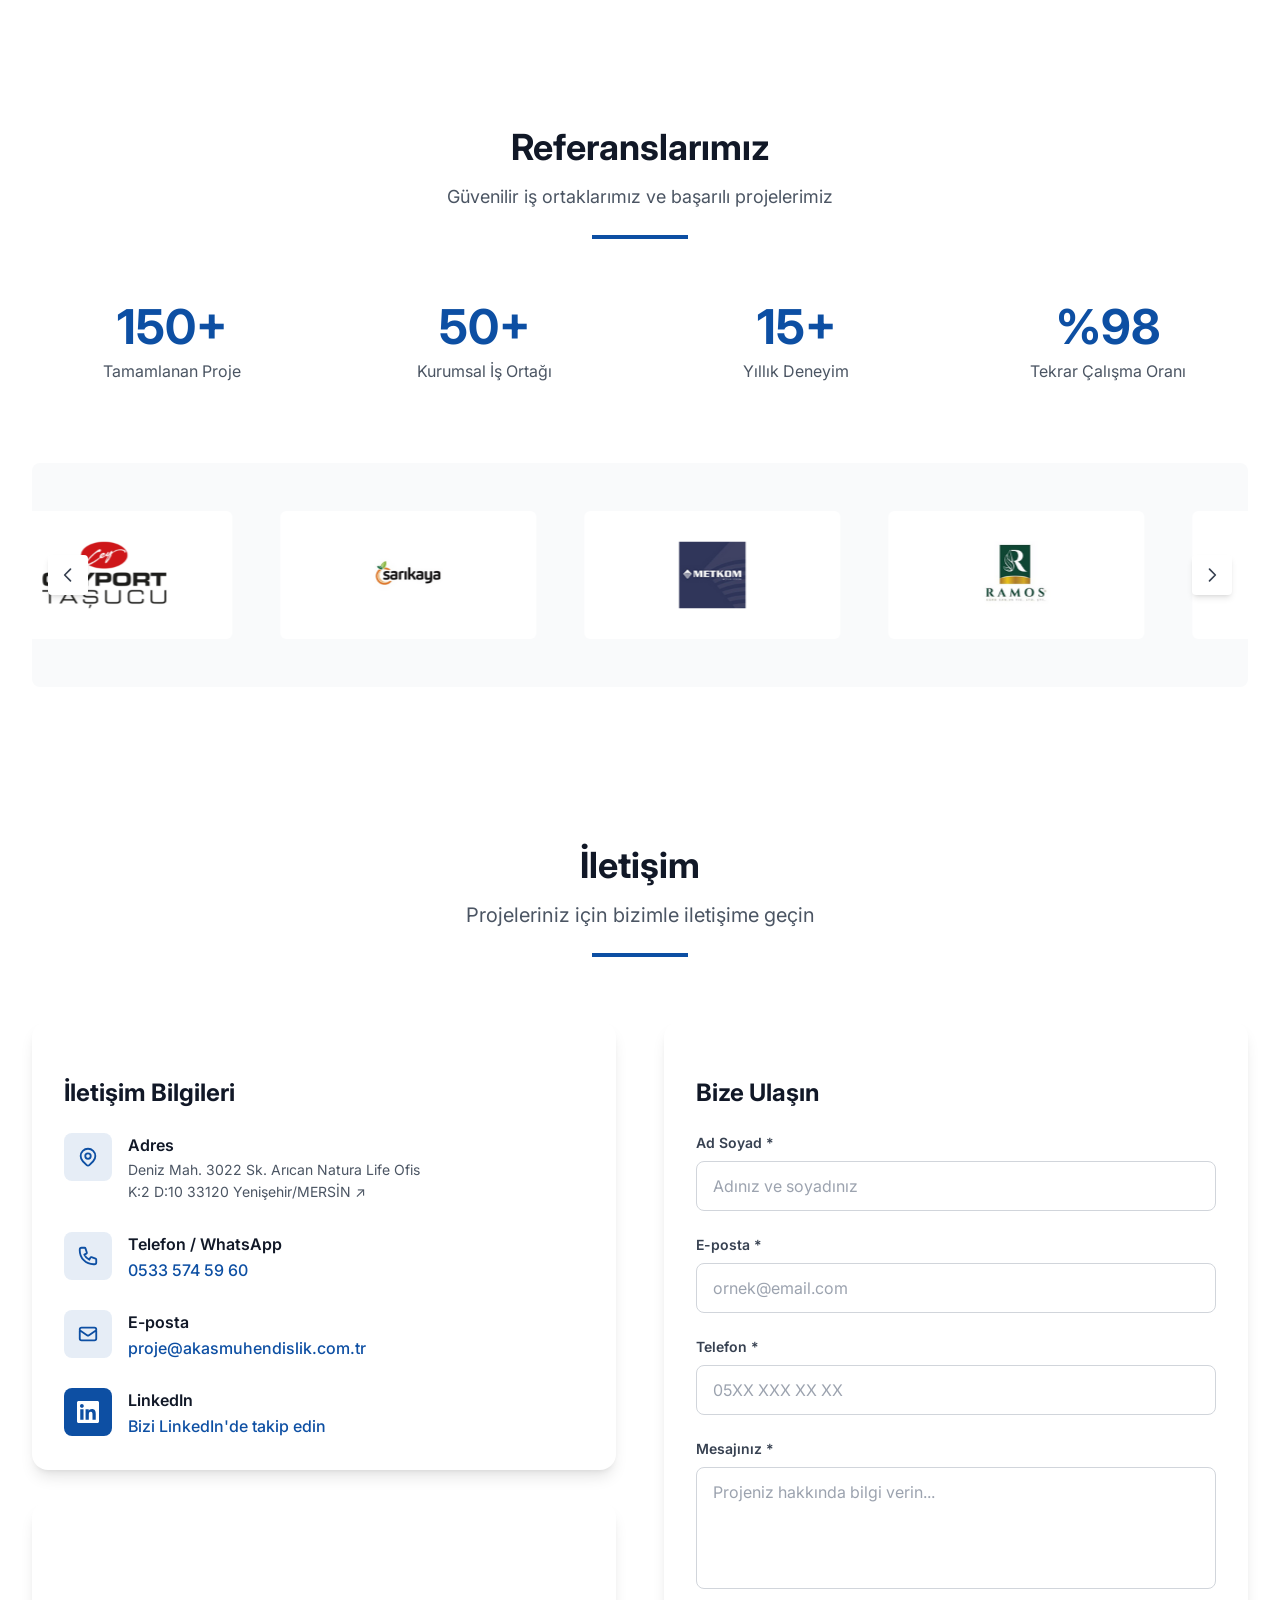
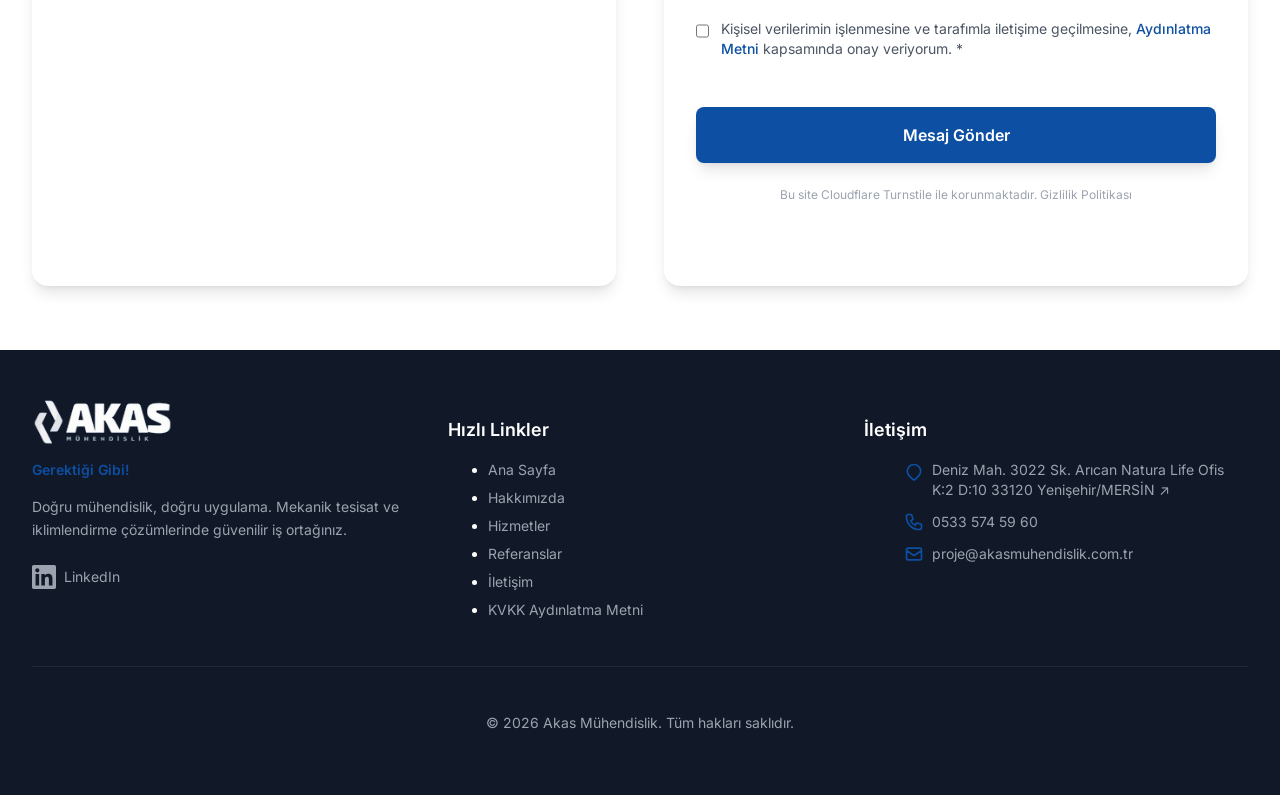
==== commit 7fa6a231: "Update index.html" ====
--- a/index.html
+++ b/index.html
@@ -553,7 +553,7 @@
             <div class="text-center mb-20">
                 <h2 class="text-3xl md:text-4xl font-bold text-gray-900 mb-4">Ne Yapıyoruz?</h2>
                 <p class="text-lg text-gray-600 max-w-2xl mx-auto mt-4">
-                    Mekanik tesisat ve iklimlendirme alanında anahtar teslim çözümler sunuyoruz
+                    15 yıllık tecrübemizle "Mekanik Tesisat ve İklimlendirme" alanında anahtar teslim çözümler sunuyoruz
                 </p>
                 <div class="w-24 h-1 bg-primary mx-auto mt-6"></div>
             </div>
@@ -1660,4 +1660,4 @@
     <script src="https://challenges.cloudflare.com/turnstile/v0/api.js" async defer></script>
 
 </body>
-</html>+</html>
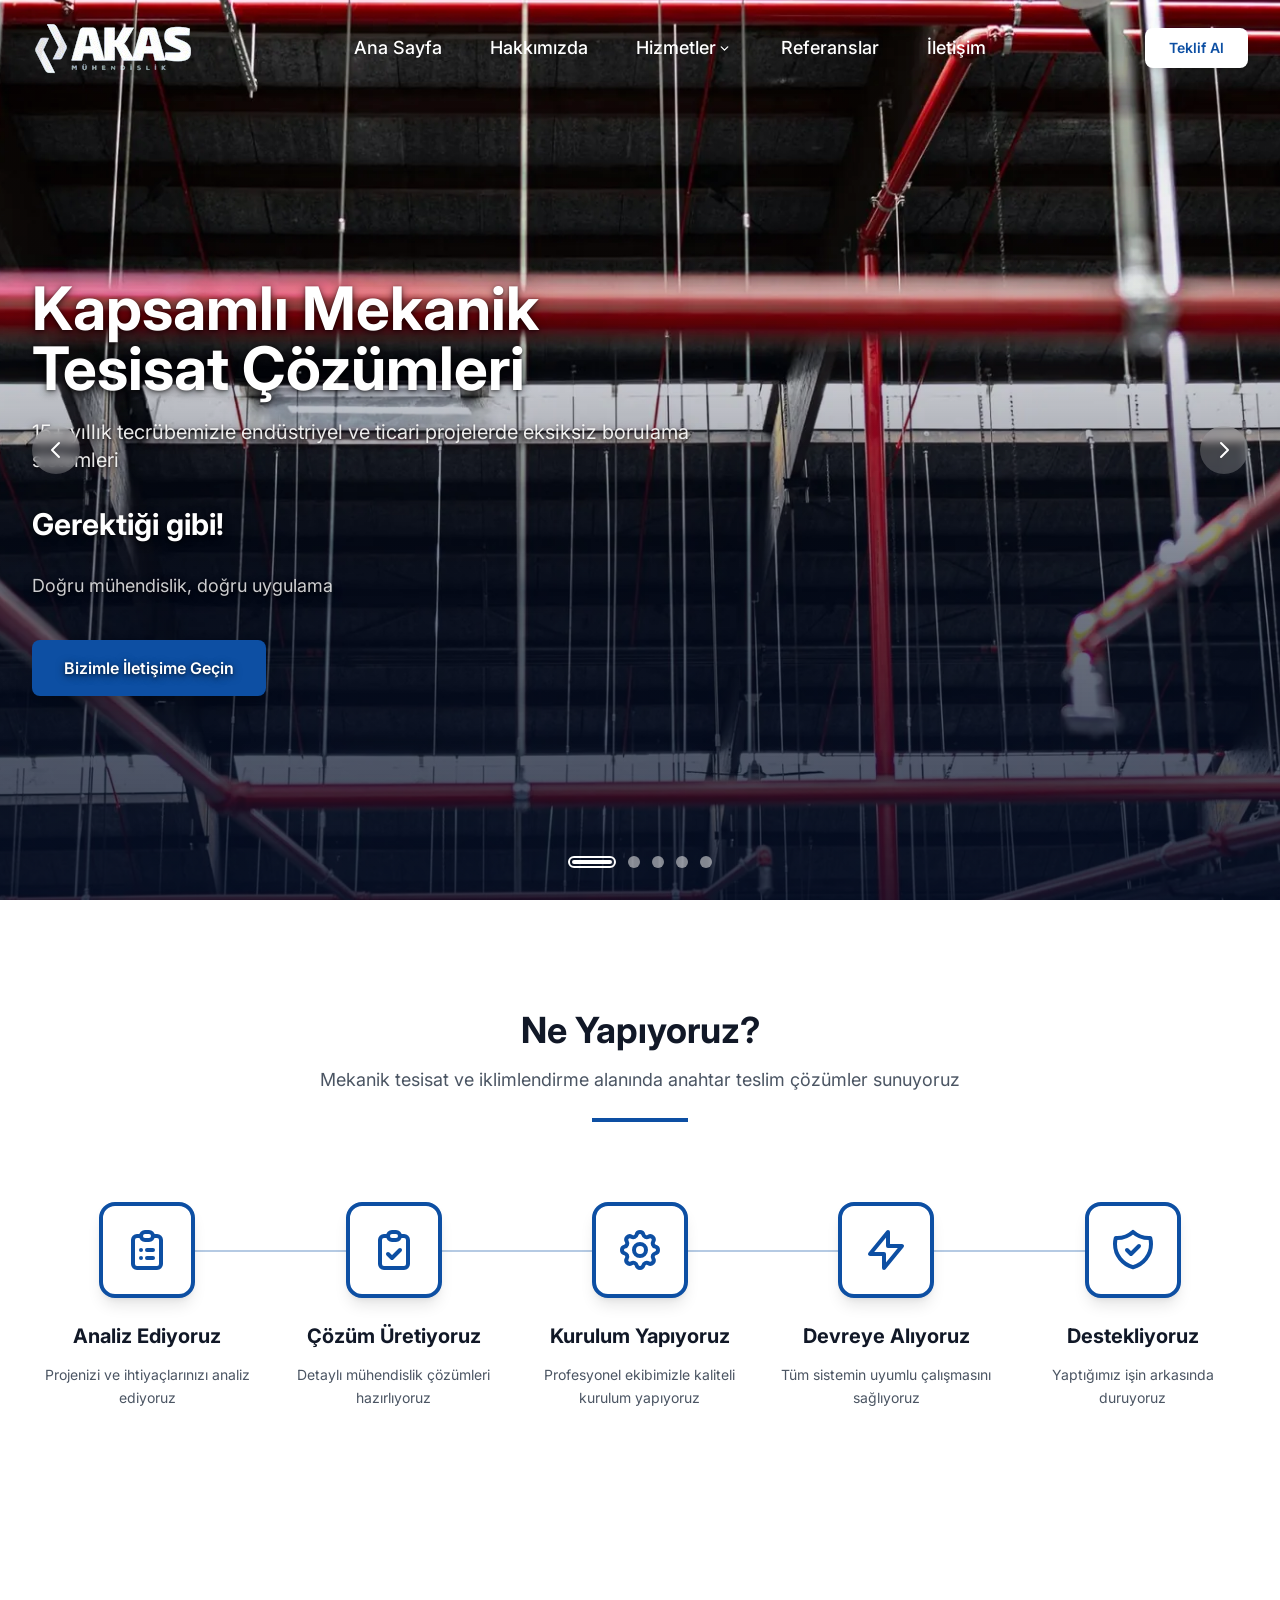
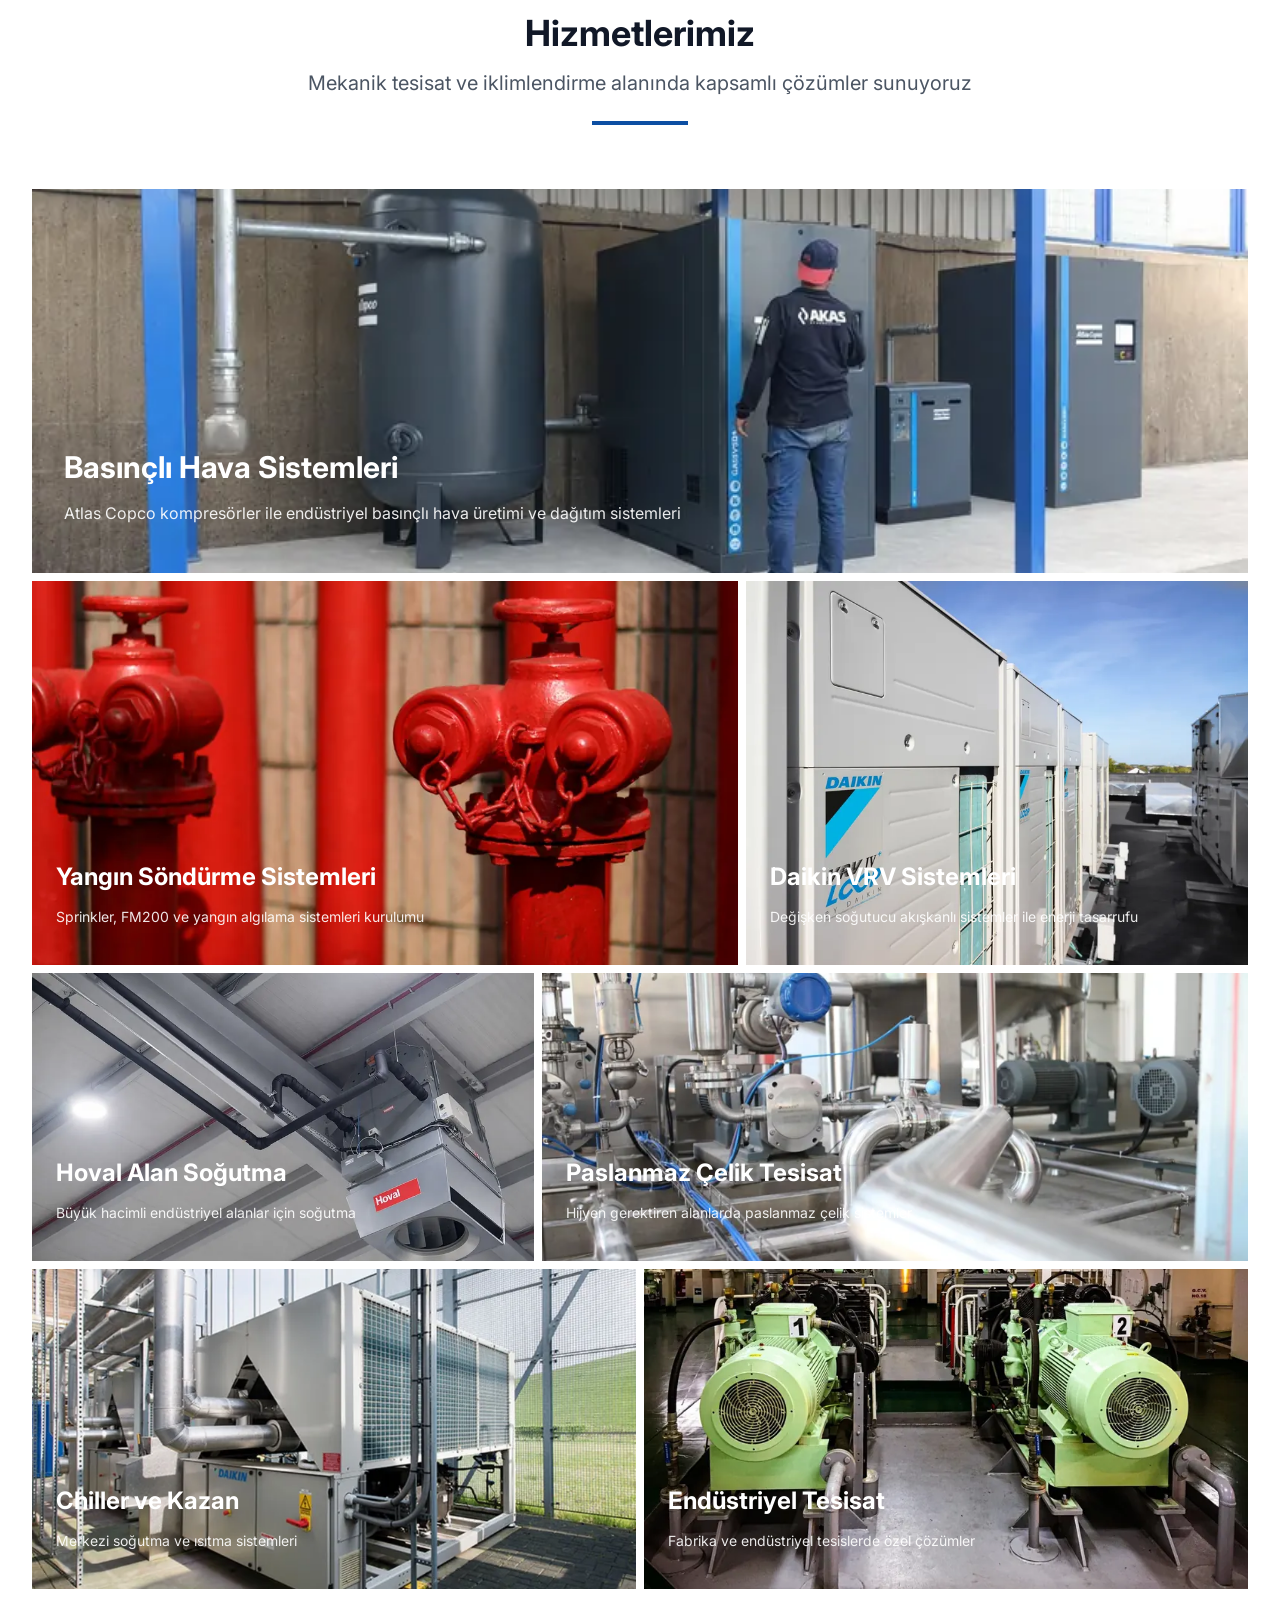
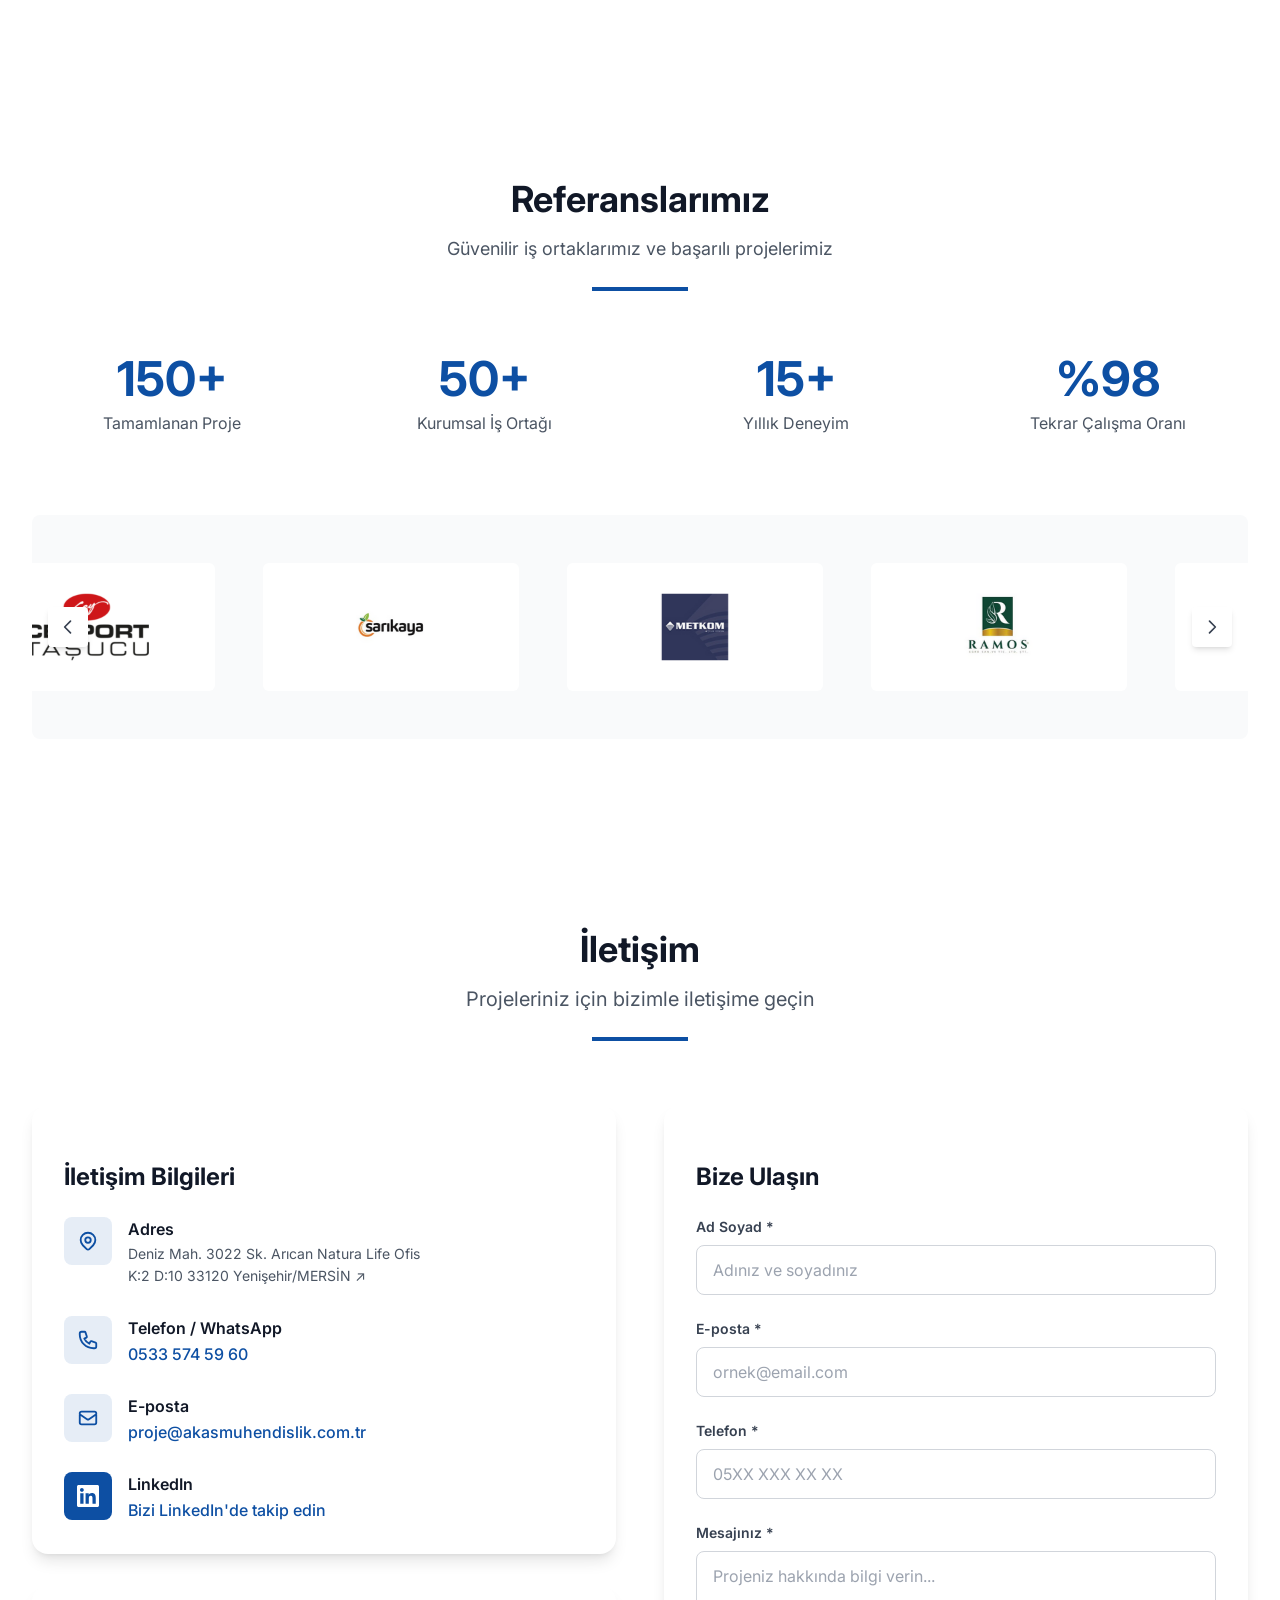
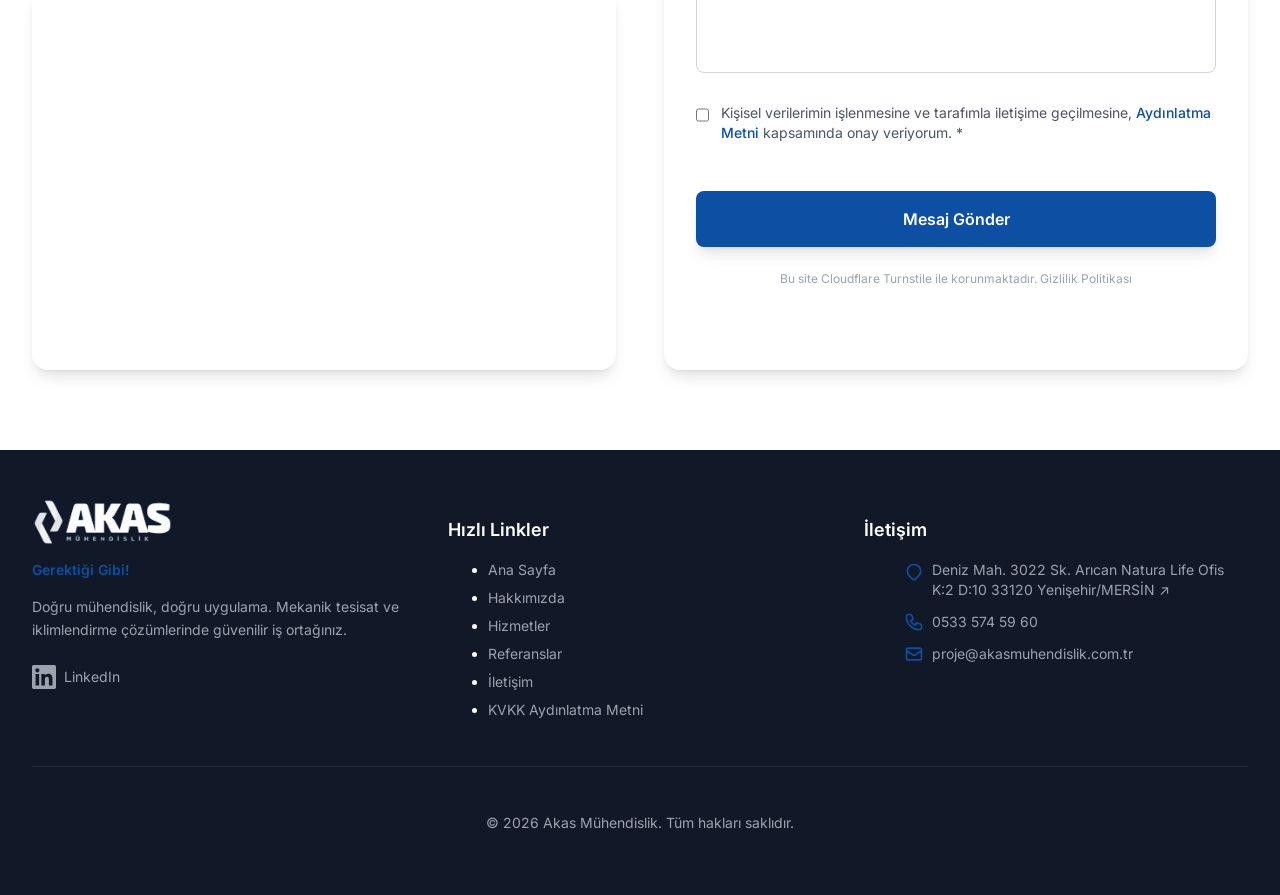
==== commit 9668cfe6: "Update index.html" ====
--- a/index.html
+++ b/index.html
@@ -548,12 +548,12 @@
     </section>
 
     <!-- Ne Yapıyoruz - Pipeline Timeline -->
-    <section id="about" class="py-12 md:py-16" style="scroll-margin-top: 60px;">
+    <section id="about" class="py-12 md:py-20" style="scroll-margin-top: 60px;">
         <div class="max-w-7xl mx-auto px-4 sm:px-6 lg:px-8 w-full">
             <div class="text-center mb-20">
                 <h2 class="text-3xl md:text-4xl font-bold text-gray-900 mb-4">Ne Yapıyoruz?</h2>
                 <p class="text-lg text-gray-600 max-w-2xl mx-auto mt-4">
-                    15 yıllık tecrübemizle "Mekanik Tesisat ve İklimlendirme" alanında anahtar teslim çözümler sunuyoruz
+                    Mekanik tesisat ve iklimlendirme alanında anahtar teslim çözümler sunuyoruz
                 </p>
                 <div class="w-24 h-1 bg-primary mx-auto mt-6"></div>
             </div>
@@ -650,7 +650,7 @@
     </section>
 
     <!-- Hizmetler -->
-    <section id="services" class="py-12 md:py-16" style="scroll-margin-top: 60px;">
+    <section id="services" class="py-12 md:py-20" style="scroll-margin-top: 60px;">
         <div class="max-w-7xl mx-auto px-4 sm:px-6 lg:px-8 w-full">
             <div class="text-center mb-16">
                 <h2 class="text-3xl md:text-4xl font-bold text-gray-900 mb-4">Hizmetlerimiz</h2>
@@ -675,7 +675,7 @@
                 </a>
 
                 <!-- Row 2 - Yangın (Geniş) + Daikin VRV (Dar) -->
-                <a href="yangin-sondurme-sistemleri.html" class="col-span-12 md:col-span-7 group relative overflow-hidden h-96" style="display:block; text-decoration:none;">
+                <div class="col-span-12 md:col-span-7 group relative overflow-hidden cursor-pointer h-96">
                     <img src="images/fire-suppression-system.webp" alt="Yangın Söndürme" class="w-full h-full object-cover transition-transform duration-700 group-hover:scale-105">
                     <div class="absolute inset-0 bg-gradient-to-t from-red-900/80 via-red-900/40 to-transparent opacity-100 group-hover:opacity-90 transition-opacity">
                         <div class="absolute bottom-0 left-0 right-0 p-6 text-white">
@@ -683,9 +683,9 @@
                             <p class="text-sm text-white/90">Sprinkler, FM200 ve yangın algılama sistemleri kurulumu</p>
                         </div>
                     </div>
-                </a>
+                </div>
                 
-                <a href="daikin-vrv-sistemleri.html" class="col-span-12 md:col-span-5 group relative overflow-hidden h-96" style="display:block; text-decoration:none;">
+                <div class="col-span-12 md:col-span-5 group relative overflow-hidden cursor-pointer h-96">
                     <img src="images/daikin-vrv-system.webp" alt="Daikin VRV" class="w-full h-full object-cover transition-transform duration-700 group-hover:scale-105">
                     <div class="absolute inset-0 bg-gradient-to-t from-black/80 via-black/40 to-transparent opacity-100 group-hover:opacity-90 transition-opacity">
                         <div class="absolute bottom-0 left-0 right-0 p-6 text-white">
@@ -693,10 +693,10 @@
                             <p class="text-sm text-white/90">Değişken soğutucu akışkanlı sistemler ile enerji tasarrufu</p>
                         </div>
                     </div>
-                </a>
+                </div>
 
                 <!-- Row 3 - Hoval (Dar) + Paslanmaz (Geniş) -->
-                <a href="hoval-alan-sogutma.html" class="col-span-12 md:col-span-5 group relative overflow-hidden h-72" style="display:block; text-decoration:none;">
+                <div class="col-span-12 md:col-span-5 group relative overflow-hidden cursor-pointer h-72">
                     <img src="images/hoval-system.webp" alt="Hoval Alan Soğutma" class="w-full h-full object-cover transition-transform duration-700 group-hover:scale-105">
                     <div class="absolute inset-0 bg-gradient-to-t from-cyan-900/80 via-cyan-900/40 to-transparent opacity-100 group-hover:opacity-90 transition-opacity">
                         <div class="absolute bottom-0 left-0 right-0 p-6 text-white">
@@ -704,9 +704,9 @@
                             <p class="text-sm text-white/90">Büyük hacimli endüstriyel alanlar için soğutma</p>
                         </div>
                     </div>
-                </a>
+                </div>
                 
-                <a href="paslanmaz-celik-tesisat.html" class="col-span-12 md:col-span-7 group relative overflow-hidden h-72" style="display:block; text-decoration:none;">
+                <div class="col-span-12 md:col-span-7 group relative overflow-hidden cursor-pointer h-72">
                     <img src="images/stainless-steel-system.webp" alt="Paslanmaz Çelik" class="w-full h-full object-cover transition-transform duration-700 group-hover:scale-105">
                     <div class="absolute inset-0 bg-gradient-to-t from-gray-900/80 via-gray-900/40 to-transparent opacity-100 group-hover:opacity-90 transition-opacity">
                         <div class="absolute bottom-0 left-0 right-0 p-6 text-white">
@@ -714,10 +714,10 @@
                             <p class="text-sm text-white/90">Hijyen gerektiren alanlarda paslanmaz çelik sistemler</p>
                         </div>
                     </div>
-                </a>
+                </div>
 
                 <!-- Row 4 - Chiller + Endüstriyel (Eşit) -->
-                <a href="chiller-kazan-sistemleri.html" class="col-span-12 md:col-span-6 group relative overflow-hidden h-80" style="display:block; text-decoration:none;">
+                <div class="col-span-12 md:col-span-6 group relative overflow-hidden cursor-pointer h-80">
                     <img src="images/chiller-boiler-system.webp" alt="Chiller" class="w-full h-full object-cover transition-transform duration-700 group-hover:scale-105">
                     <div class="absolute inset-0 bg-gradient-to-t from-orange-900/80 via-orange-900/40 to-transparent opacity-100 group-hover:opacity-90 transition-opacity">
                         <div class="absolute bottom-0 left-0 right-0 p-6 text-white">
@@ -725,9 +725,9 @@
                             <p class="text-sm text-white/90">Merkezi soğutma ve ısıtma sistemleri</p>
                         </div>
                     </div>
-                </a>
+                </div>
                 
-                <a href="endustriyel-tesisat.html" class="col-span-12 md:col-span-6 group relative overflow-hidden h-80" style="display:block; text-decoration:none;">
+                <div class="col-span-12 md:col-span-6 group relative overflow-hidden cursor-pointer h-80">
                     <img src="images/industrial-mechanical.webp" alt="Endüstriyel" class="w-full h-full object-cover transition-transform duration-700 group-hover:scale-105">
                     <div class="absolute inset-0 bg-gradient-to-t from-primary/80 via-primary/40 to-transparent opacity-100 group-hover:opacity-90 transition-opacity">
                         <div class="absolute bottom-0 left-0 right-0 p-6 text-white">
@@ -735,14 +735,14 @@
                             <p class="text-sm text-white/90">Fabrika ve endüstriyel tesislerde özel çözümler</p>
                         </div>
                     </div>
-                </a>
+                </div>
 
             </div>
         </div>
     </section>
 
     <!-- Referanslar - Stats + Sliding Logos -->
-    <section id="references" class="py-12 md:py-16" style="scroll-margin-top: 60px;">
+    <section id="references" class="py-12 md:py-20" style="scroll-margin-top: 60px;">
         <div class="max-w-7xl mx-auto px-4 sm:px-6 lg:px-8 w-full">
             <div class="text-center mb-16">
                 <h2 class="text-3xl md:text-4xl font-bold text-gray-900 mb-4">Referanslarımız</h2>
@@ -1016,7 +1016,7 @@
     </section>
 
     <!-- İletişim -->
-    <section id="contact" class="py-12 md:py-16" style="scroll-margin-top: 60px;">
+    <section id="contact" class="py-12 md:py-20" style="scroll-margin-top: 60px;">
         <div class="max-w-7xl mx-auto px-4 sm:px-6 lg:px-8 w-full">
             <div class="text-center mb-16">
                 <h2 class="text-3xl md:text-4xl font-bold text-gray-900 mb-4">İletişim</h2>
@@ -1632,6 +1632,7 @@
                     method: 'POST',
                     headers: { 'Content-Type': 'application/json' },
                     body: JSON.stringify({
+                        formKey: 'AKAS_FORMKEY_01493f465e99d745619439fefc51960e9ddf5e6b95422f1754b6132d488637e6',
                         name: document.getElementById('name').value.trim(),
                         company: document.getElementById('company') ? document.getElementById('company').value.trim() : '',
                         phone: document.getElementById('phone').value.trim(),
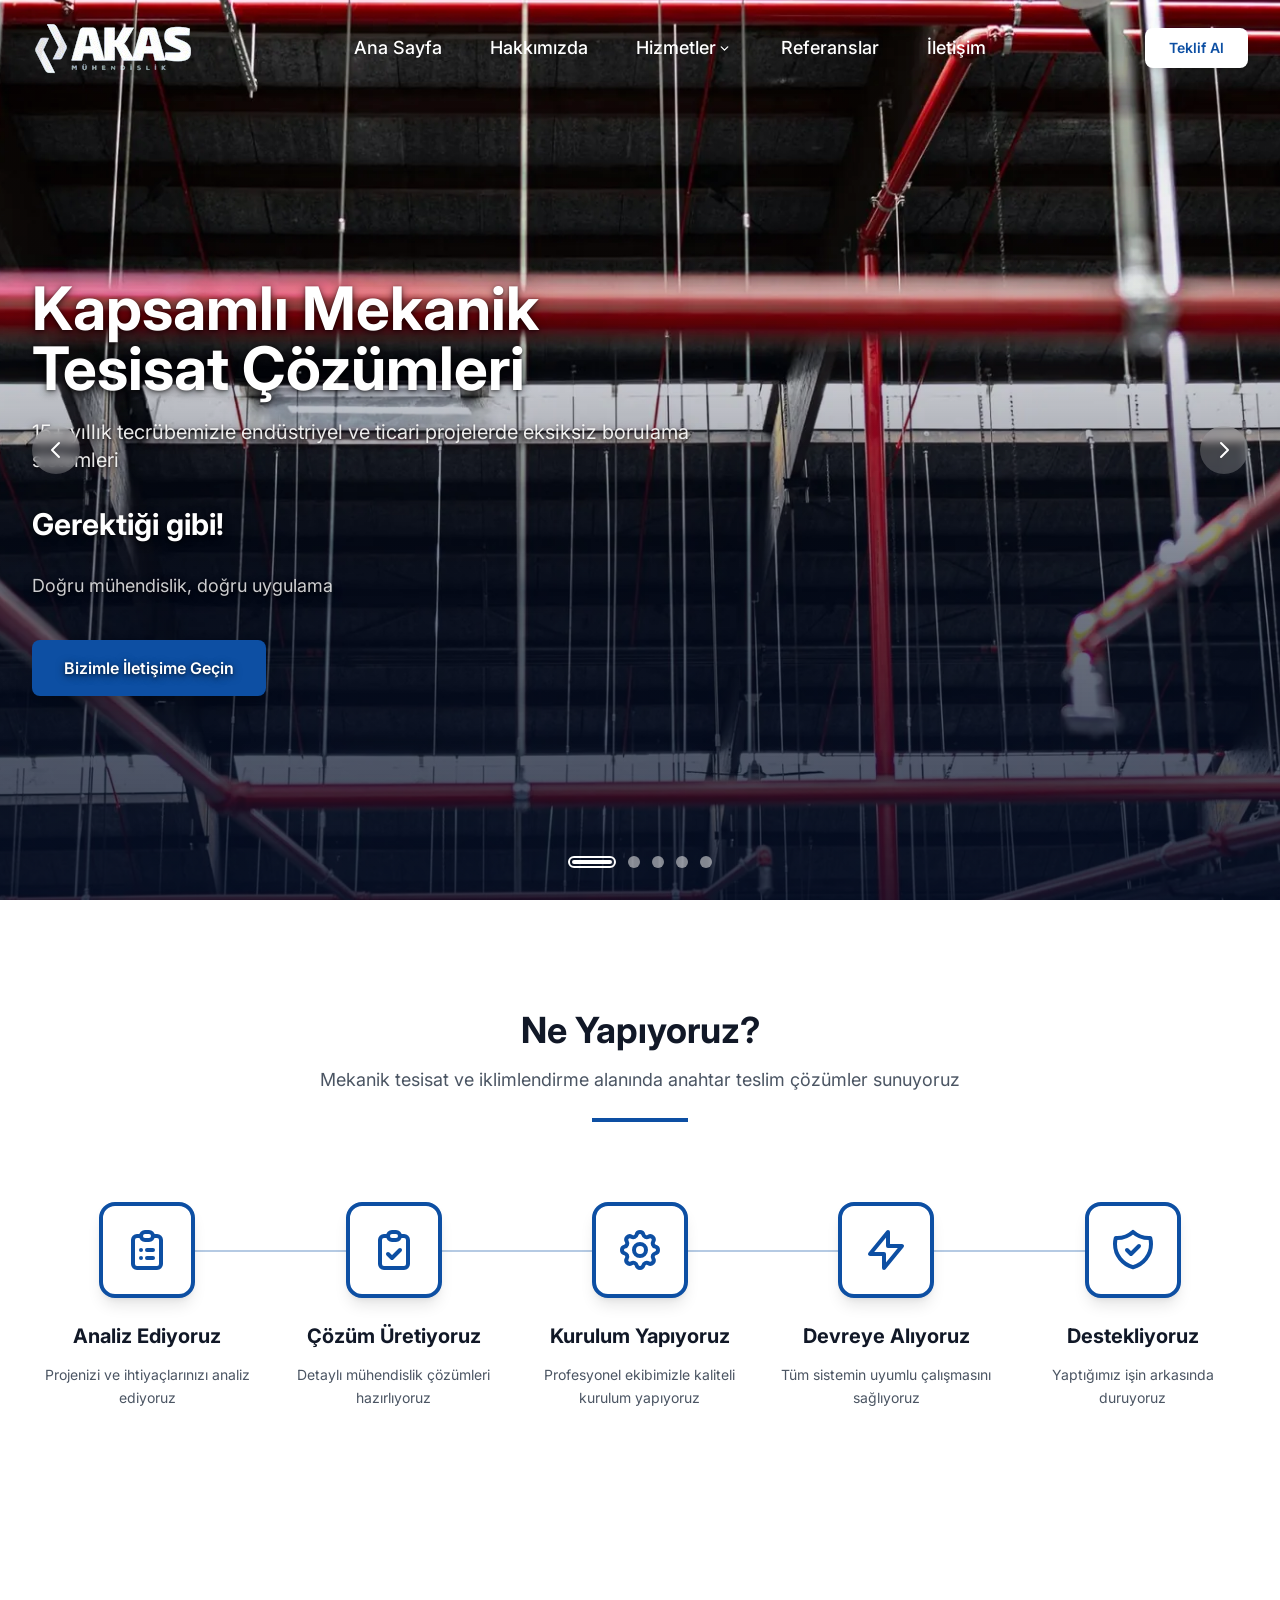
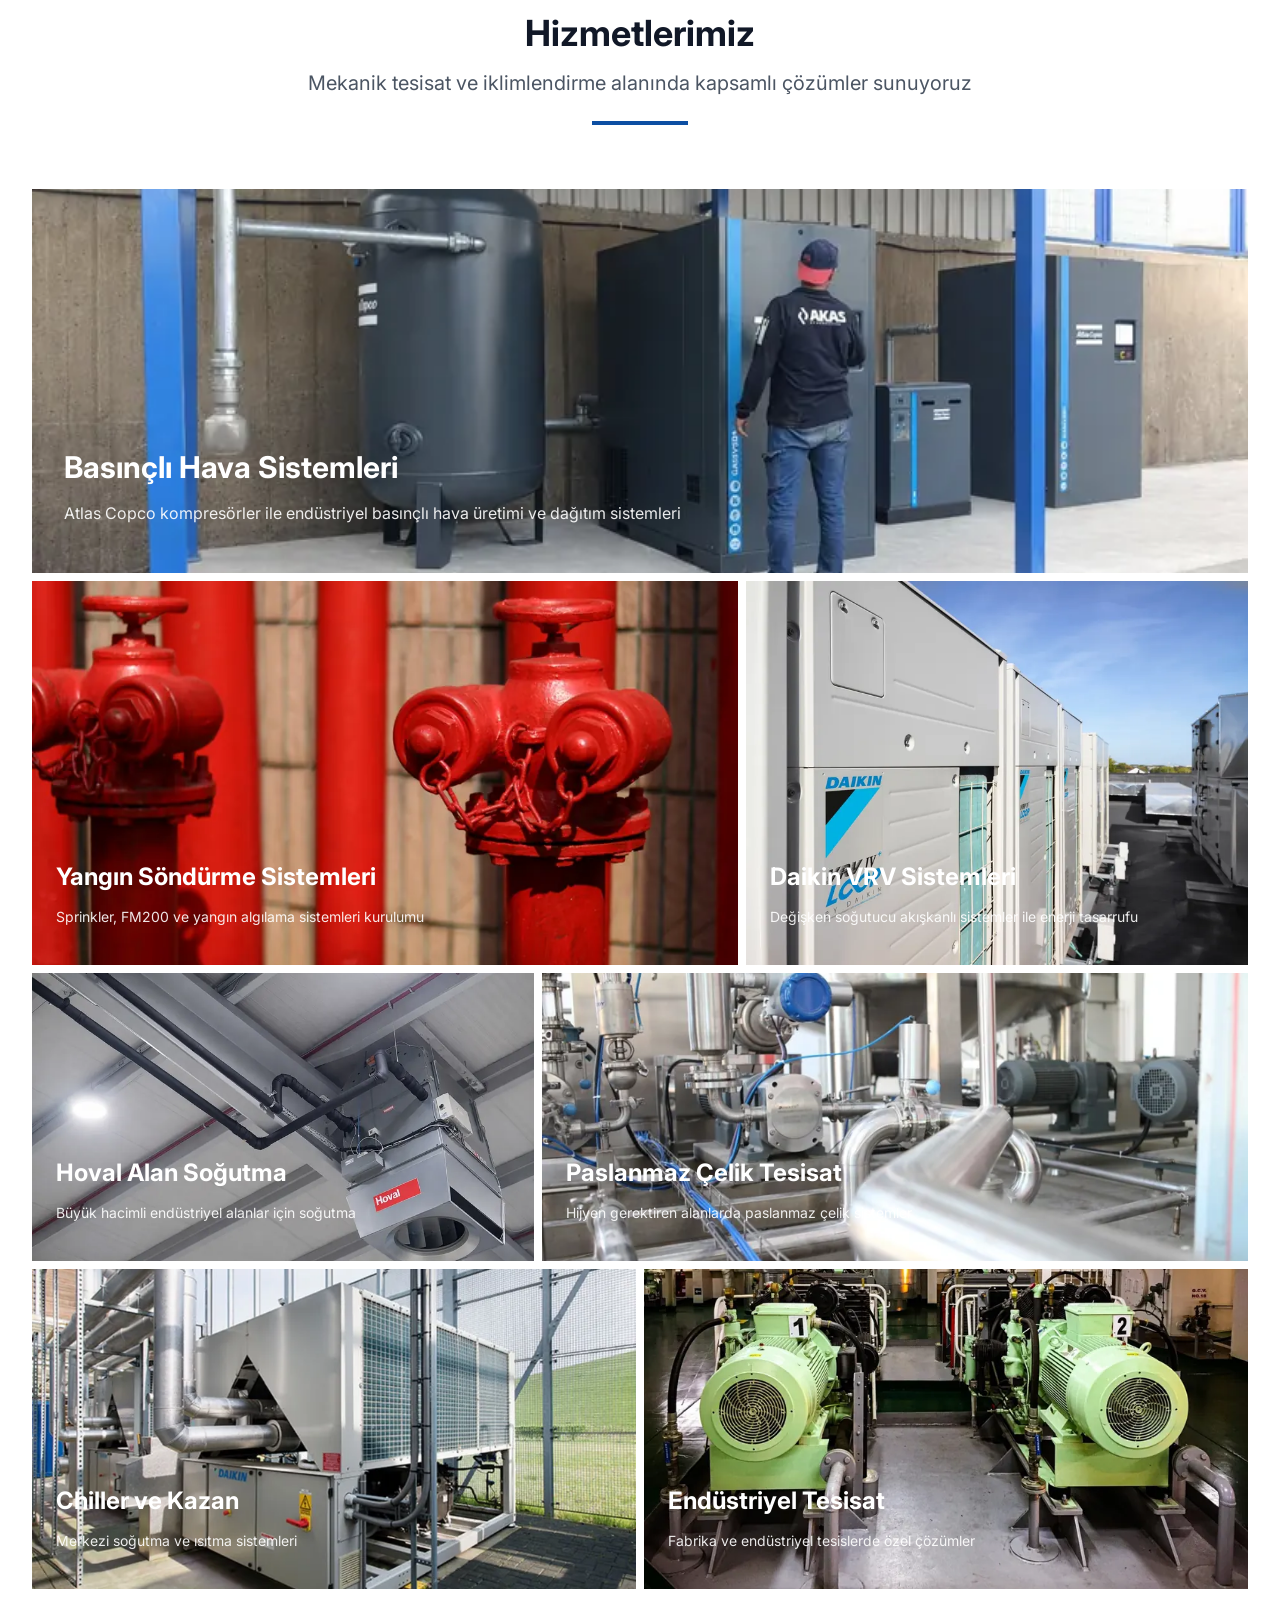
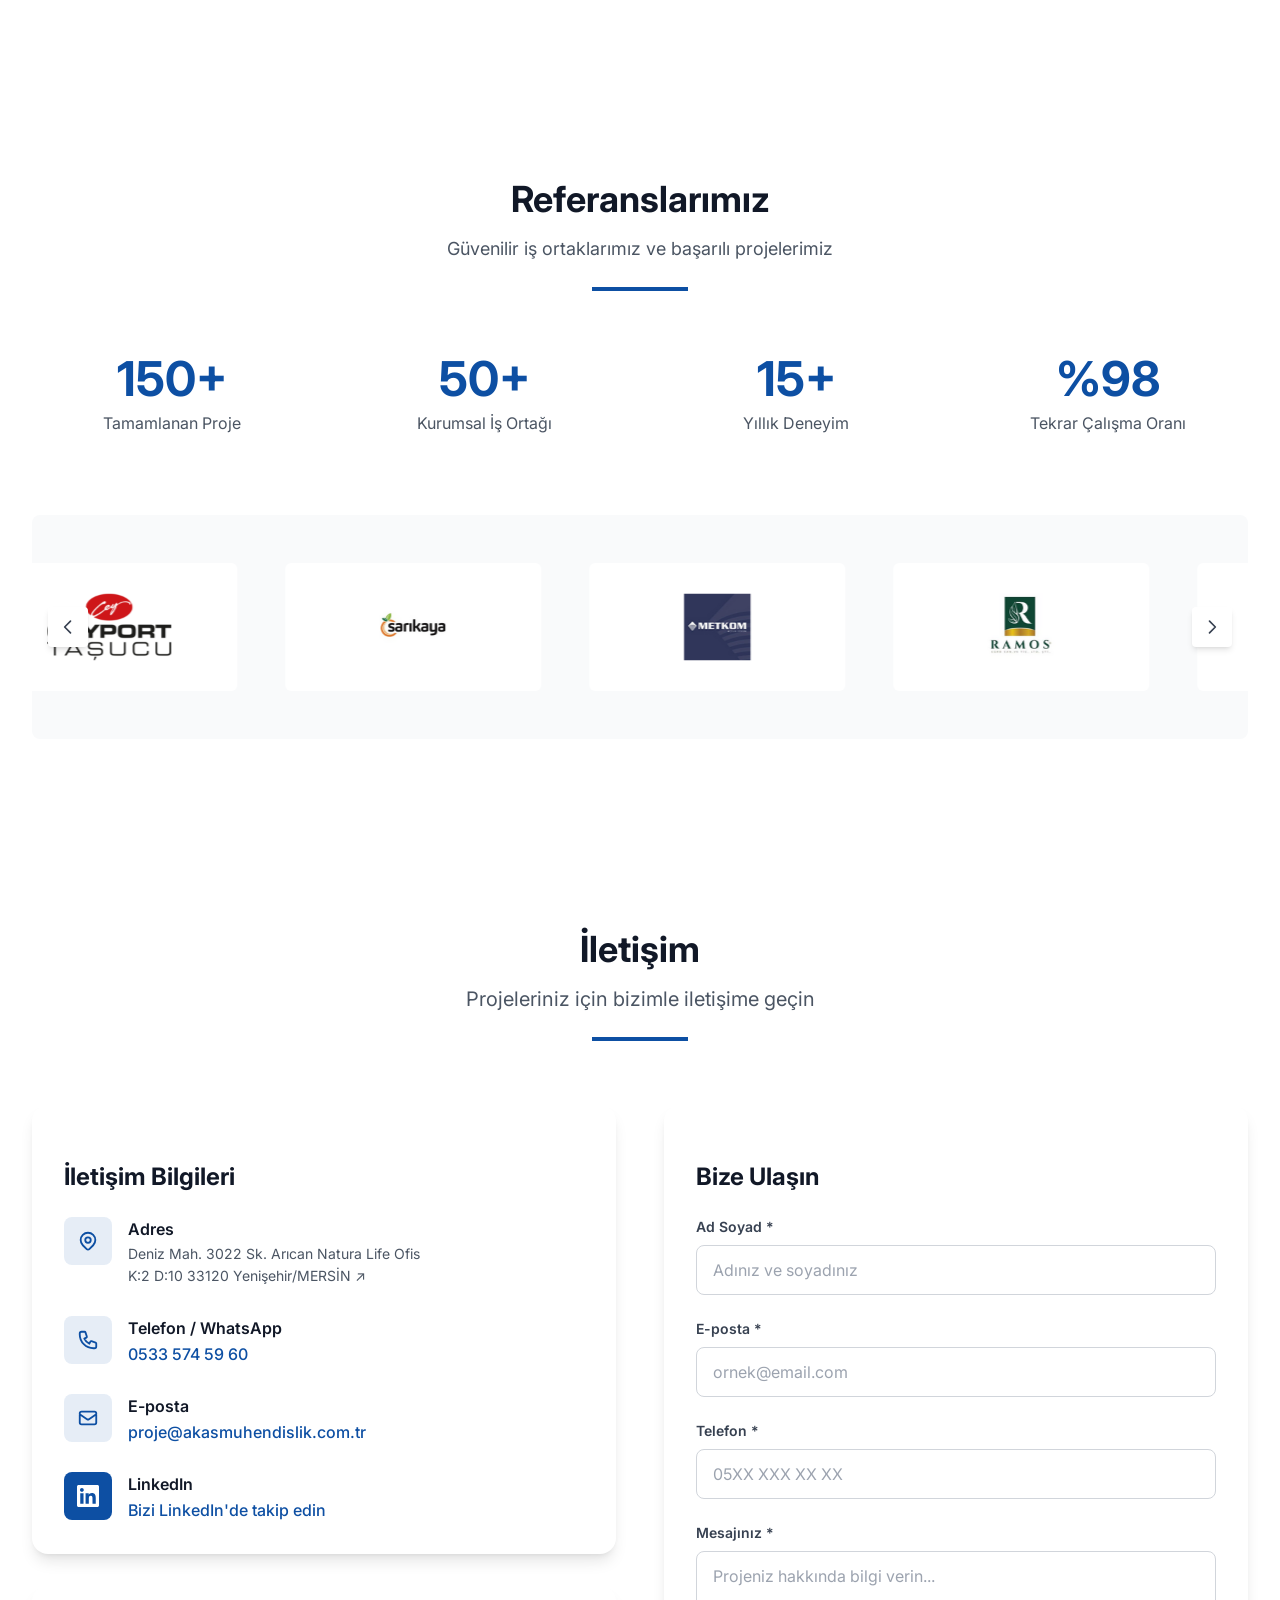
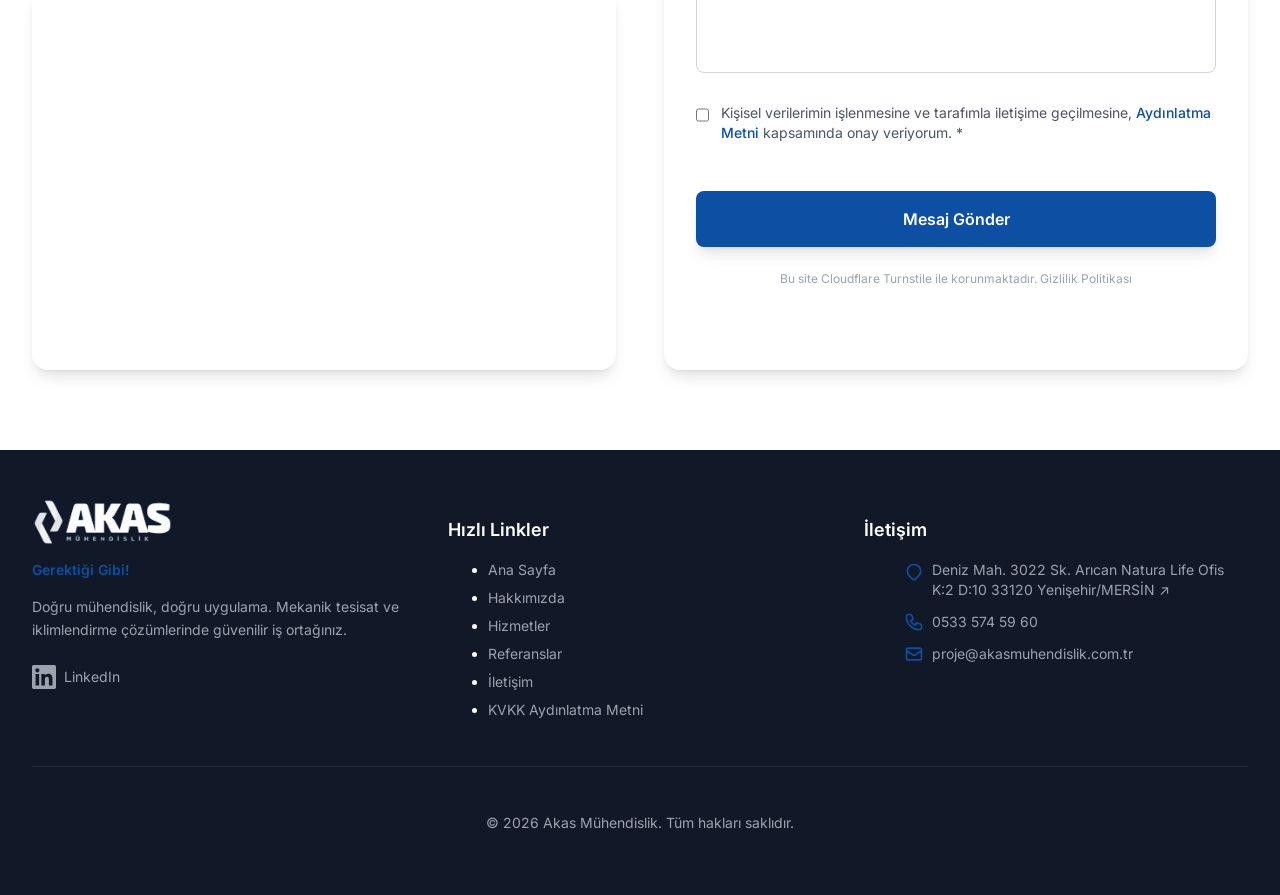
==== commit 8016d403: "Add files via upload" ====
--- a/index.html
+++ b/index.html
@@ -675,7 +675,7 @@
                 </a>
 
                 <!-- Row 2 - Yangın (Geniş) + Daikin VRV (Dar) -->
-                <div class="col-span-12 md:col-span-7 group relative overflow-hidden cursor-pointer h-96">
+                <a href="yangin-sondurme-sistemleri.html" class="col-span-12 md:col-span-7 group relative overflow-hidden h-96" style="display:block; text-decoration:none;">
                     <img src="images/fire-suppression-system.webp" alt="Yangın Söndürme" class="w-full h-full object-cover transition-transform duration-700 group-hover:scale-105">
                     <div class="absolute inset-0 bg-gradient-to-t from-red-900/80 via-red-900/40 to-transparent opacity-100 group-hover:opacity-90 transition-opacity">
                         <div class="absolute bottom-0 left-0 right-0 p-6 text-white">
@@ -683,9 +683,9 @@
                             <p class="text-sm text-white/90">Sprinkler, FM200 ve yangın algılama sistemleri kurulumu</p>
                         </div>
                     </div>
-                </div>
+                </a>
                 
-                <div class="col-span-12 md:col-span-5 group relative overflow-hidden cursor-pointer h-96">
+                <a href="daikin-vrv-sistemleri.html" class="col-span-12 md:col-span-5 group relative overflow-hidden h-96" style="display:block; text-decoration:none;">
                     <img src="images/daikin-vrv-system.webp" alt="Daikin VRV" class="w-full h-full object-cover transition-transform duration-700 group-hover:scale-105">
                     <div class="absolute inset-0 bg-gradient-to-t from-black/80 via-black/40 to-transparent opacity-100 group-hover:opacity-90 transition-opacity">
                         <div class="absolute bottom-0 left-0 right-0 p-6 text-white">
@@ -693,10 +693,10 @@
                             <p class="text-sm text-white/90">Değişken soğutucu akışkanlı sistemler ile enerji tasarrufu</p>
                         </div>
                     </div>
-                </div>
+                </a>
 
                 <!-- Row 3 - Hoval (Dar) + Paslanmaz (Geniş) -->
-                <div class="col-span-12 md:col-span-5 group relative overflow-hidden cursor-pointer h-72">
+                <a href="hoval-alan-sogutma.html" class="col-span-12 md:col-span-5 group relative overflow-hidden h-72" style="display:block; text-decoration:none;">
                     <img src="images/hoval-system.webp" alt="Hoval Alan Soğutma" class="w-full h-full object-cover transition-transform duration-700 group-hover:scale-105">
                     <div class="absolute inset-0 bg-gradient-to-t from-cyan-900/80 via-cyan-900/40 to-transparent opacity-100 group-hover:opacity-90 transition-opacity">
                         <div class="absolute bottom-0 left-0 right-0 p-6 text-white">
@@ -704,9 +704,9 @@
                             <p class="text-sm text-white/90">Büyük hacimli endüstriyel alanlar için soğutma</p>
                         </div>
                     </div>
-                </div>
+                </a>
                 
-                <div class="col-span-12 md:col-span-7 group relative overflow-hidden cursor-pointer h-72">
+                <a href="paslanmaz-celik-tesisat.html" class="col-span-12 md:col-span-7 group relative overflow-hidden h-72" style="display:block; text-decoration:none;">
                     <img src="images/stainless-steel-system.webp" alt="Paslanmaz Çelik" class="w-full h-full object-cover transition-transform duration-700 group-hover:scale-105">
                     <div class="absolute inset-0 bg-gradient-to-t from-gray-900/80 via-gray-900/40 to-transparent opacity-100 group-hover:opacity-90 transition-opacity">
                         <div class="absolute bottom-0 left-0 right-0 p-6 text-white">
@@ -714,10 +714,10 @@
                             <p class="text-sm text-white/90">Hijyen gerektiren alanlarda paslanmaz çelik sistemler</p>
                         </div>
                     </div>
-                </div>
+                </a>
 
                 <!-- Row 4 - Chiller + Endüstriyel (Eşit) -->
-                <div class="col-span-12 md:col-span-6 group relative overflow-hidden cursor-pointer h-80">
+                <a href="chiller-kazan-sistemleri.html" class="col-span-12 md:col-span-6 group relative overflow-hidden h-80" style="display:block; text-decoration:none;">
                     <img src="images/chiller-boiler-system.webp" alt="Chiller" class="w-full h-full object-cover transition-transform duration-700 group-hover:scale-105">
                     <div class="absolute inset-0 bg-gradient-to-t from-orange-900/80 via-orange-900/40 to-transparent opacity-100 group-hover:opacity-90 transition-opacity">
                         <div class="absolute bottom-0 left-0 right-0 p-6 text-white">
@@ -725,9 +725,9 @@
                             <p class="text-sm text-white/90">Merkezi soğutma ve ısıtma sistemleri</p>
                         </div>
                     </div>
-                </div>
+                </a>
                 
-                <div class="col-span-12 md:col-span-6 group relative overflow-hidden cursor-pointer h-80">
+                <a href="endustriyel-tesisat.html" class="col-span-12 md:col-span-6 group relative overflow-hidden h-80" style="display:block; text-decoration:none;">
                     <img src="images/industrial-mechanical.webp" alt="Endüstriyel" class="w-full h-full object-cover transition-transform duration-700 group-hover:scale-105">
                     <div class="absolute inset-0 bg-gradient-to-t from-primary/80 via-primary/40 to-transparent opacity-100 group-hover:opacity-90 transition-opacity">
                         <div class="absolute bottom-0 left-0 right-0 p-6 text-white">
@@ -735,7 +735,7 @@
                             <p class="text-sm text-white/90">Fabrika ve endüstriyel tesislerde özel çözümler</p>
                         </div>
                     </div>
-                </div>
+                </a>
 
             </div>
         </div>
@@ -1268,7 +1268,7 @@
         </div>
     </footer>
 
-    <script data-cfasync="false" src="/cdn-cgi/scripts/5c5dd728/cloudflare-static/email-decode.min.js"></script><script data-cfasync="false" src="/cdn-cgi/scripts/5c5dd728/cloudflare-static/email-decode.min.js"></script><script data-cfasync="false" src="/cdn-cgi/scripts/5c5dd728/cloudflare-static/email-decode.min.js"></script><script data-cfasync="false" src="/cdn-cgi/scripts/5c5dd728/cloudflare-static/email-decode.min.js"></script><script data-cfasync="false" src="/cdn-cgi/scripts/5c5dd728/cloudflare-static/email-decode.min.js"></script><script data-cfasync="false" src="/cdn-cgi/scripts/5c5dd728/cloudflare-static/email-decode.min.js"></script><script data-cfasync="false" src="/cdn-cgi/scripts/5c5dd728/cloudflare-static/email-decode.min.js"></script><script>
+    <script data-cfasync="false" src="/cdn-cgi/scripts/5c5dd728/cloudflare-static/email-decode.min.js"></script><script data-cfasync="false" src="/cdn-cgi/scripts/5c5dd728/cloudflare-static/email-decode.min.js"></script><script data-cfasync="false" src="/cdn-cgi/scripts/5c5dd728/cloudflare-static/email-decode.min.js"></script><script data-cfasync="false" src="/cdn-cgi/scripts/5c5dd728/cloudflare-static/email-decode.min.js"></script><script data-cfasync="false" src="/cdn-cgi/scripts/5c5dd728/cloudflare-static/email-decode.min.js"></script><script data-cfasync="false" src="/cdn-cgi/scripts/5c5dd728/cloudflare-static/email-decode.min.js"></script><script data-cfasync="false" src="/cdn-cgi/scripts/5c5dd728/cloudflare-static/email-decode.min.js"></script><script data-cfasync="false" src="/cdn-cgi/scripts/5c5dd728/cloudflare-static/email-decode.min.js"></script><script>
         // Hizmetler Dropdown
         function toggleDropdown(e) {
             e.stopPropagation();
@@ -1632,13 +1632,13 @@
                     method: 'POST',
                     headers: { 'Content-Type': 'application/json' },
                     body: JSON.stringify({
-                        formKey: 'AKAS_FORMKEY_01493f465e99d745619439fefc51960e9ddf5e6b95422f1754b6132d488637e6',
+                        'form-key': 'AKAS_FORMKEY_01493f465e99d745619439fefc51960e9ddf5e6b95422f1754b6132d488637e6',
                         name: document.getElementById('name').value.trim(),
-                        company: document.getElementById('company') ? document.getElementById('company').value.trim() : '',
+                        email: document.getElementById('email').value.trim(),
                         phone: document.getElementById('phone').value.trim(),
-                        email: document.getElementById('email').value.trim(),
                         message: document.getElementById('message').value.trim(),
-                        turnstileToken: turnstileResponse.value
+                        timestamp: new Date().toISOString(),
+                        'cf-turnstile-response': turnstileResponse.value
                     })
                 });
                 if (response.ok) {
@@ -1661,4 +1661,4 @@
     <script src="https://challenges.cloudflare.com/turnstile/v0/api.js" async defer></script>
 
 </body>
-</html>
+</html>
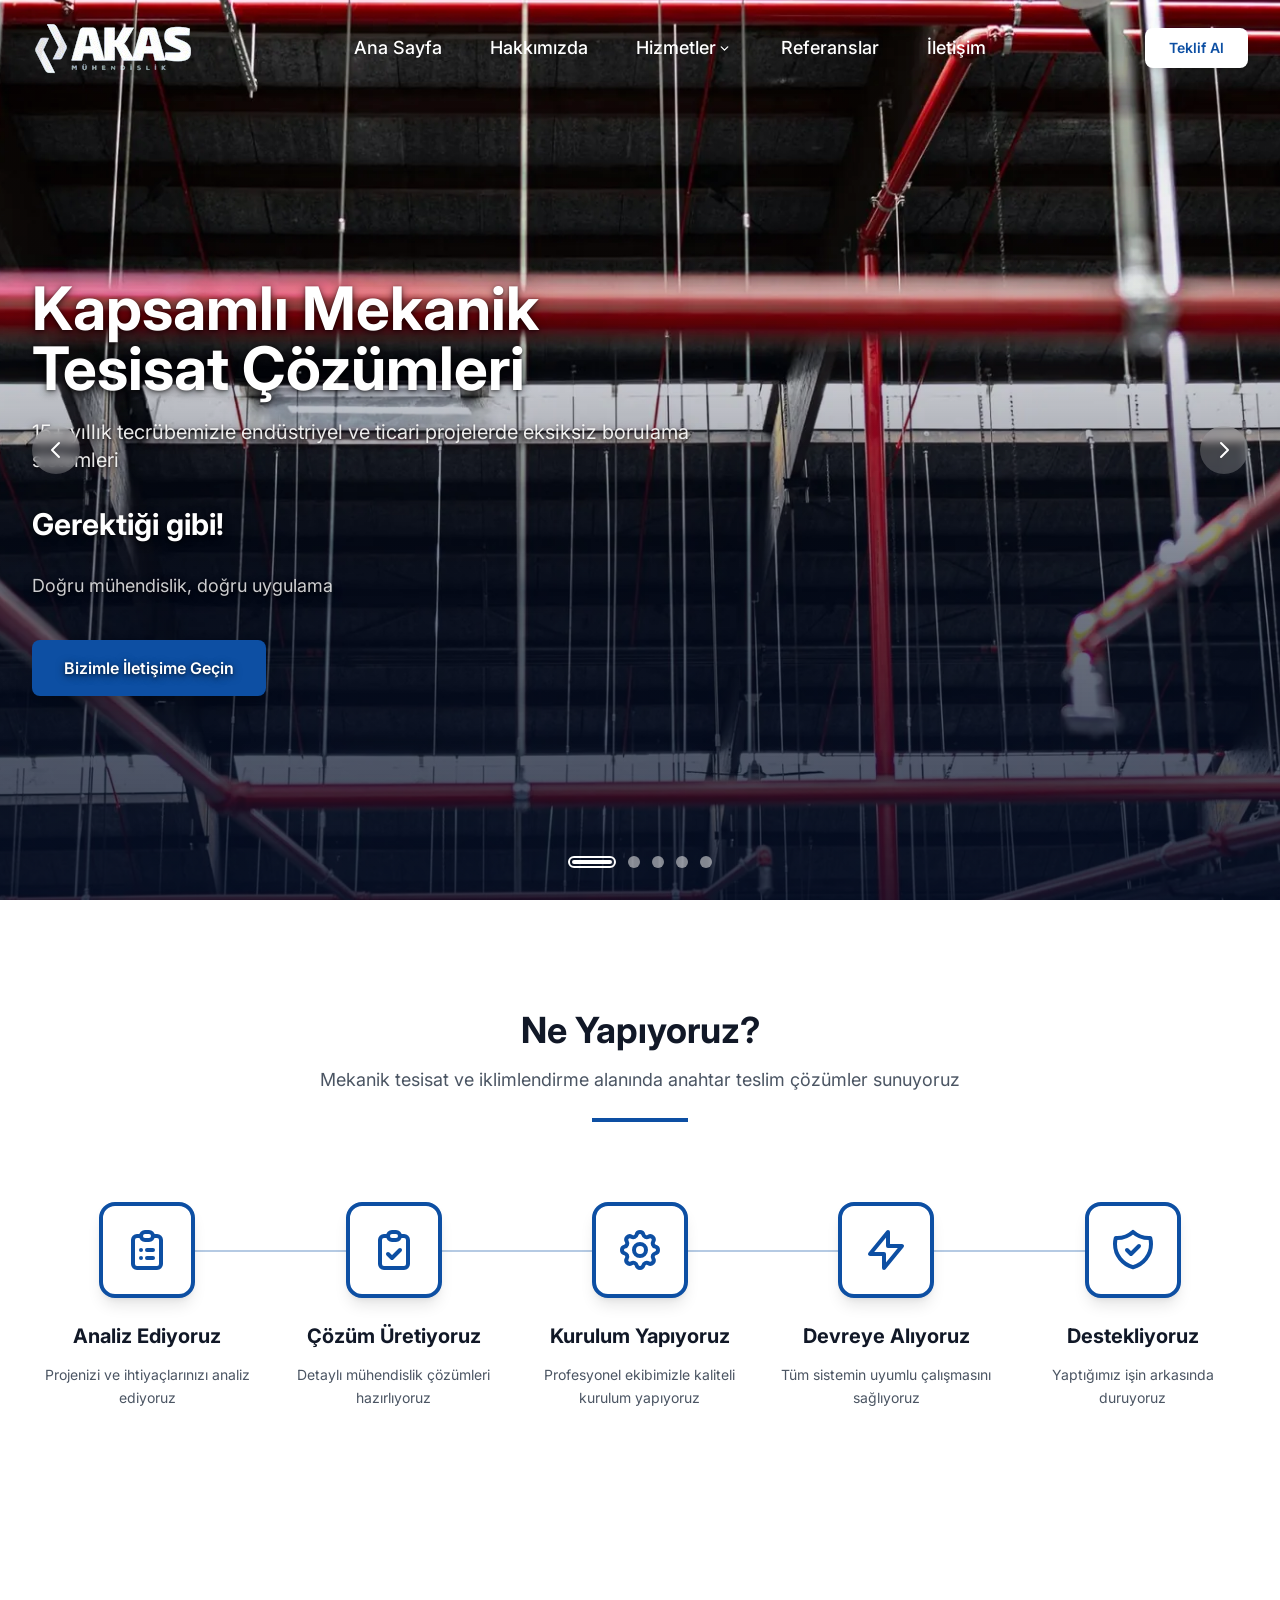
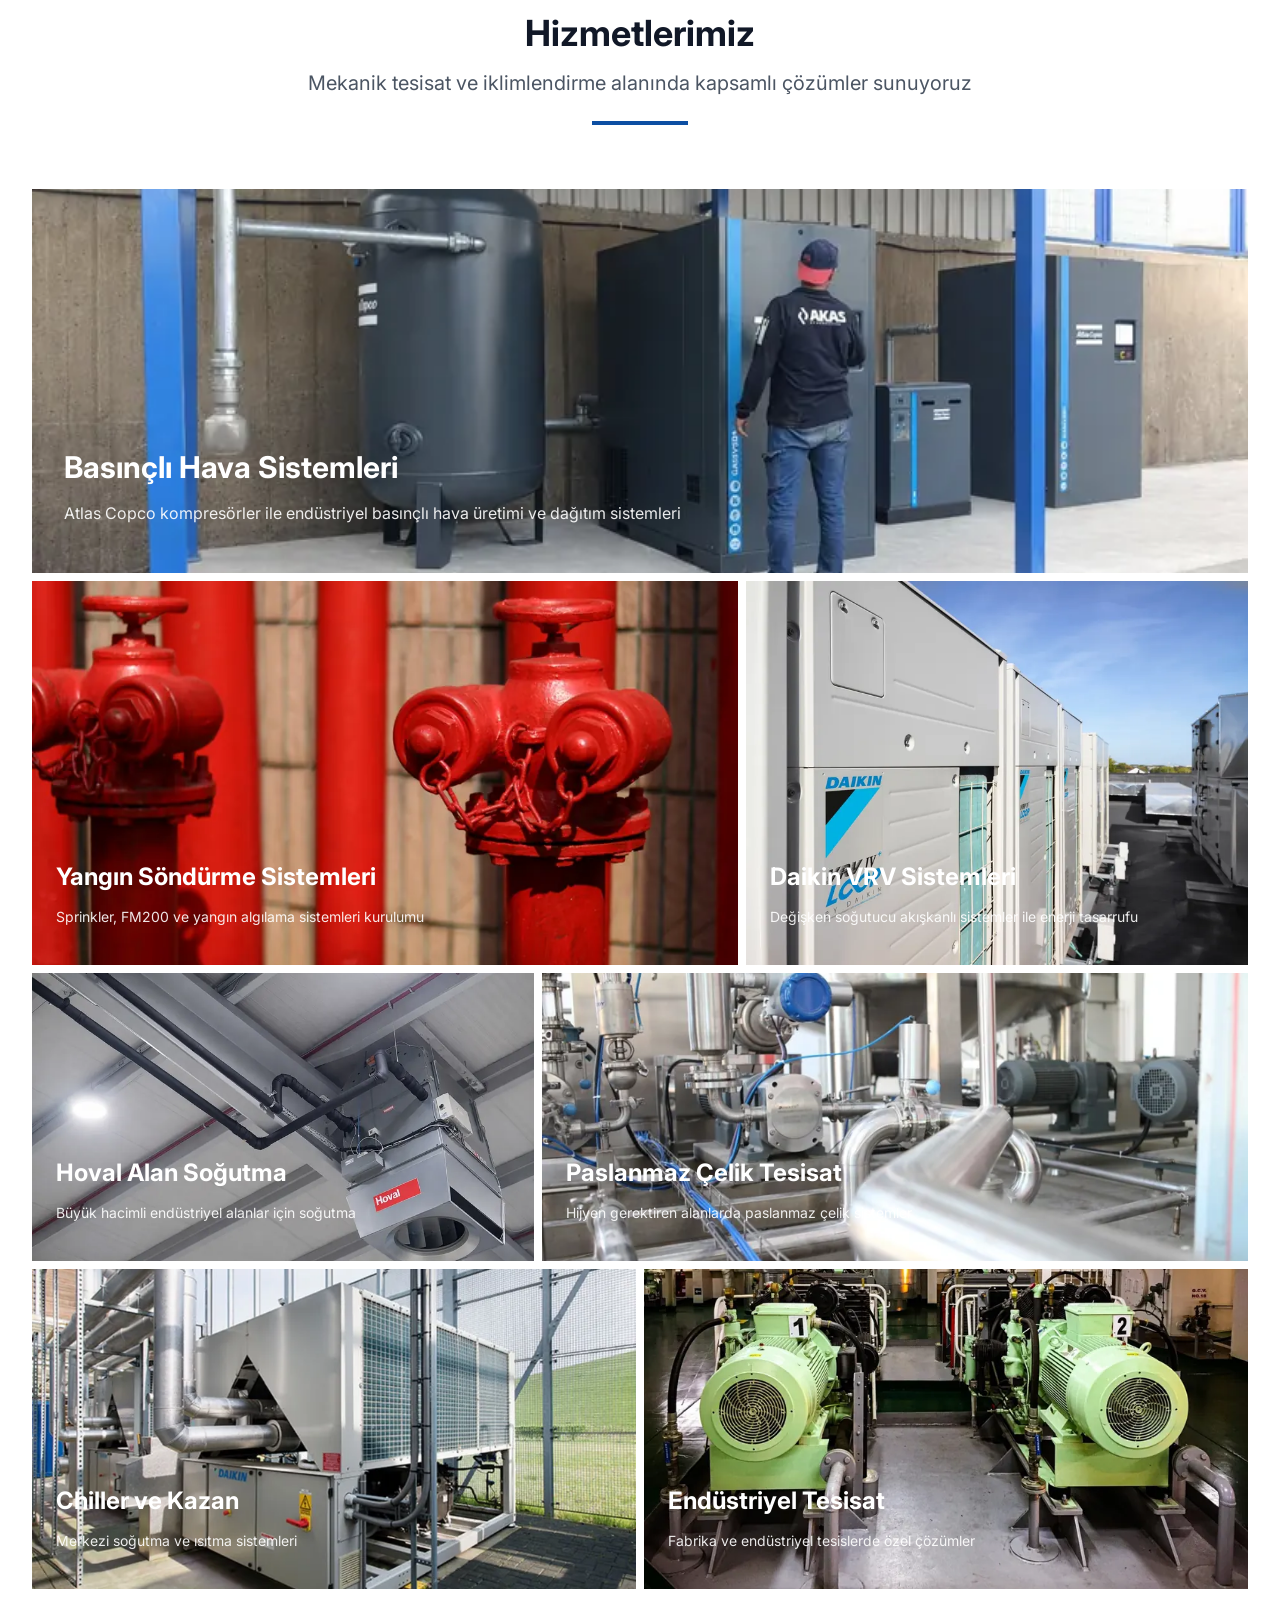
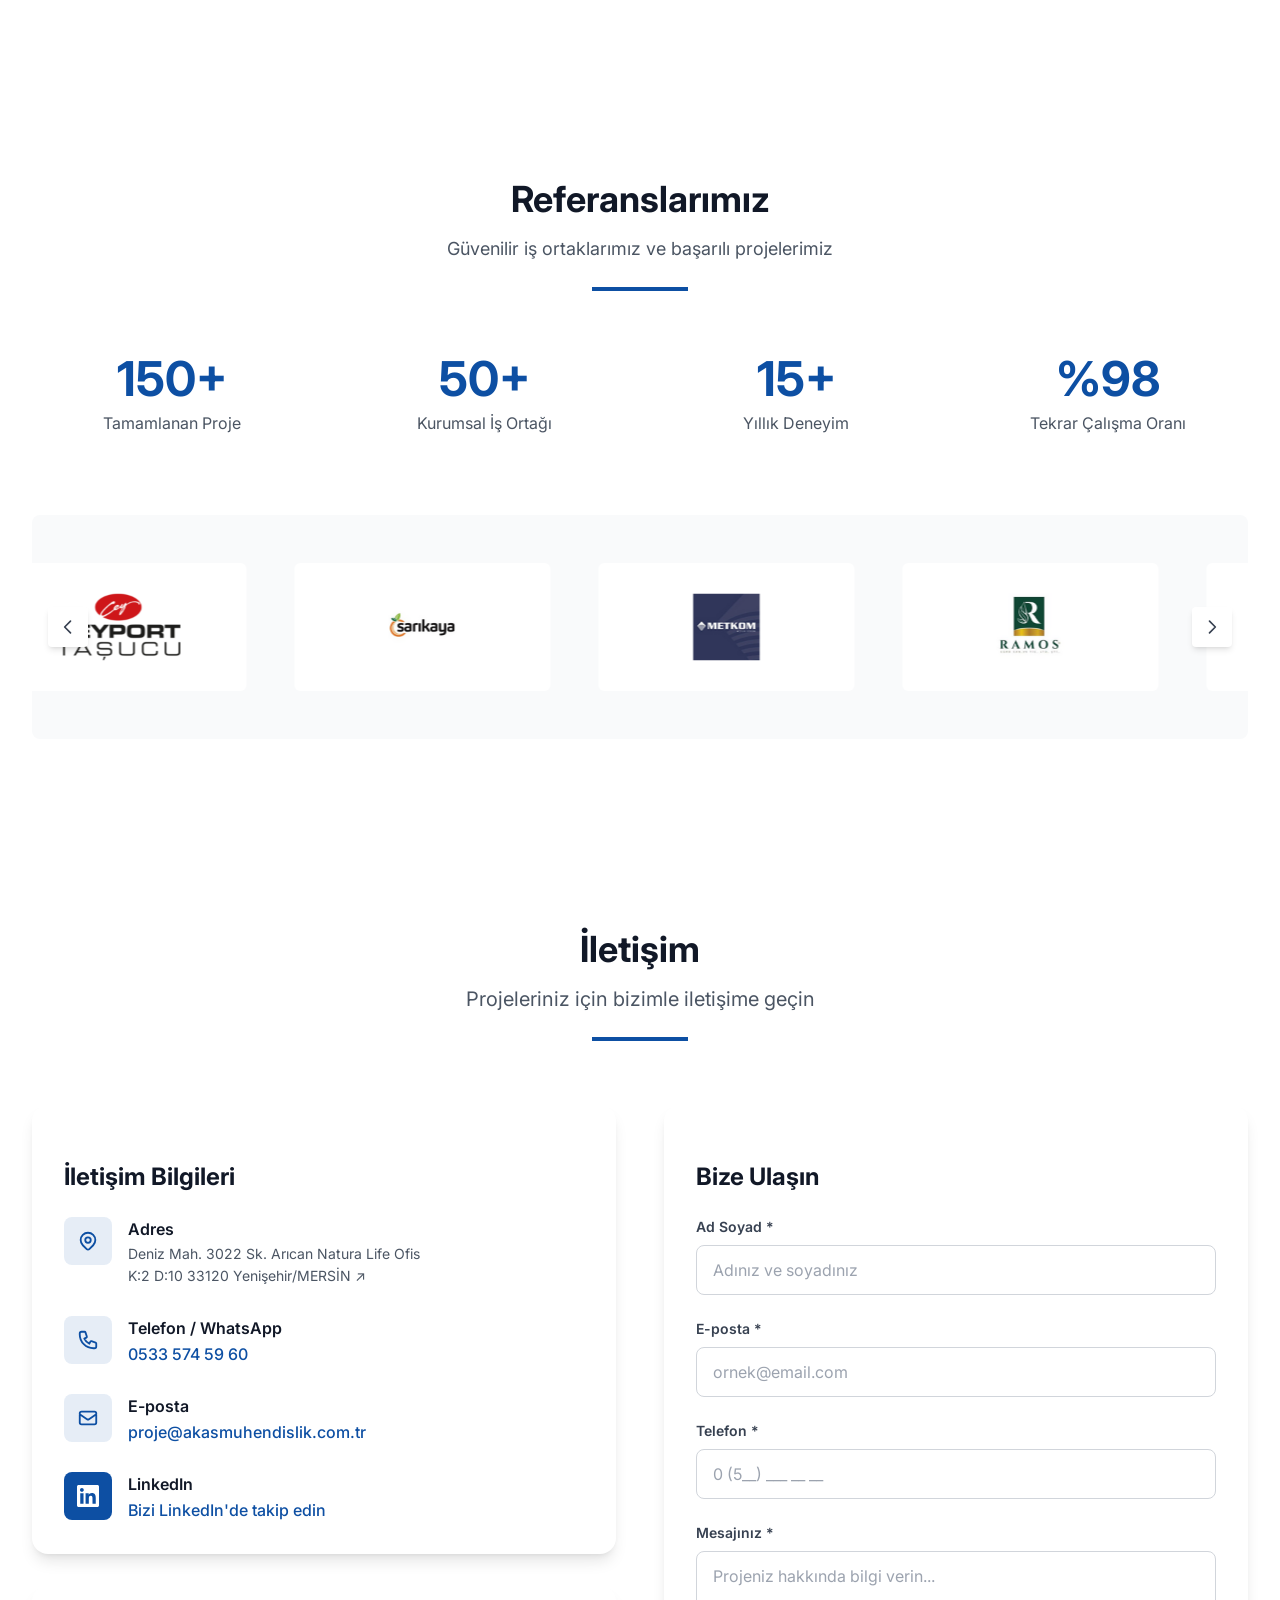
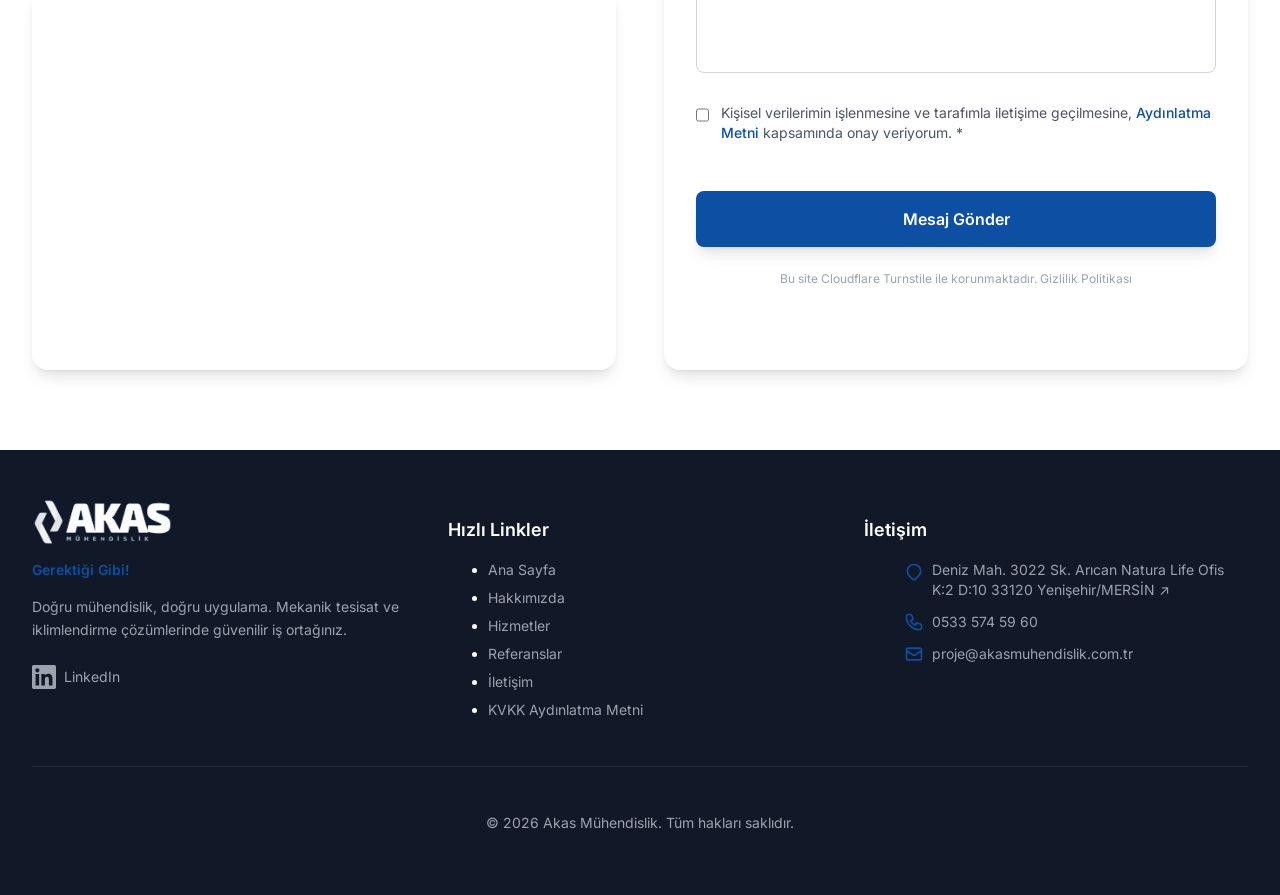
==== commit f46cd538: "Add files via upload" ====
--- a/index.html
+++ b/index.html
@@ -1,15 +1,35 @@
 <!DOCTYPE html>
 <html lang="tr" class="scroll-smooth">
 <head>
+    <meta charset="UTF-8">
+    <meta name="viewport" content="width=device-width, initial-scale=1.0">
+    <title>Akas Mühendislik | Mekanik Tesisat ve İklimlendirme Çözümleri</title>
+    <meta name="description" content="Mersin merkezli mekanik mühendislik taahhüt firması. Basınçlı hava, VRV klima, yangın söndürme, endüstriyel soğutma, Hoval, chiller ve paslanmaz çelik tesisat hizmetleri.">
+    <link rel="canonical" href="https://www.akasmuhendislik.com.tr/">
+
+    <!-- Open Graph / Twitter -->
+    <meta property="og:type" content="website">
+    <meta property="og:locale" content="tr_TR">
+    <meta property="og:site_name" content="Akas Mühendislik">
+    <meta property="og:title" content="Akas Mühendislik | Mekanik Tesisat ve İklimlendirme Çözümleri">
+    <meta property="og:description" content="Mersin merkezli mekanik mühendislik taahhüt firması. Basınçlı hava, VRV klima, yangın söndürme, endüstriyel soğutma, Hoval, chiller ve paslanmaz çelik tesisat hizmetleri.">
+    <meta property="og:url" content="https://www.akasmuhendislik.com.tr/">
+    <meta property="og:image" content="https://www.akasmuhendislik.com.tr/images/daikin_chiller_hero.webp">
+    <meta property="og:image:alt" content="Akas Mühendislik - Chiller ve Kazan Sistemleri">
+    <meta name="twitter:card" content="summary_large_image">
+    <meta name="twitter:title" content="Akas Mühendislik | Mekanik Tesisat ve İklimlendirme Çözümleri">
+    <meta name="twitter:description" content="Mersin merkezli mekanik mühendislik taahhüt firması. Basınçlı hava, VRV klima, yangın söndürme, endüstriyel soğutma, Hoval, chiller ve paslanmaz çelik tesisat hizmetleri.">
+    <meta name="twitter:image" content="https://www.akasmuhendislik.com.tr/images/daikin_chiller_hero.webp">
+
     <link rel="icon" type="image/x-icon" href="favicon.ico">
     <link rel="icon" type="image/png" sizes="32x32" href="favicon-32x32.png">
     <link rel="icon" type="image/png" sizes="16x16" href="favicon-16x16.png">
     <link rel="apple-touch-icon" sizes="180x180" href="apple-touch-icon.png">
+    <link rel="icon" type="image/png" sizes="192x192" href="favicon-192x192.png">
+    <link rel="icon" type="image/png" sizes="512x512" href="favicon-512x512.png">
+    <link rel="manifest" href="site.webmanifest">
+    <meta name="theme-color" content="#0d4fa3">
     <link rel="preload" as="image" href="images/mechanical_piping_hero.webp" type="image/webp">
-    <meta charset="UTF-8">
-    <meta name="viewport" content="width=device-width, initial-scale=1.0">
-    <title>Akas Mühendislik | Mekanik Tesisat ve İklimlendirme Çözümleri</title>
-    <meta name="description" content="Mersin merkezli mekanik mühendislik taahhüt firması. Basınçlı hava, VRV klima, yangın söndürme, endüstriyel soğutma, Hoval, chiller ve paslanmaz çelik tesisat hizmetleri.">
     <link rel="stylesheet" href="styles.css">
     <link rel="preconnect" href="https://fonts.googleapis.com">
     <link rel="preconnect" href="https://fonts.gstatic.com" crossorigin>
@@ -102,6 +122,40 @@
         .services-dropdown a:hover { background: #f3f4f6; color: #0d4fa3; }
         .dropdown-arrow-icon { transition: transform 0.2s; }
         .dropdown-arrow-icon.open { transform: rotate(180deg); }
+
+        /* Mobil Hizmetler Akordeon */
+        .mobile-services-row {
+            display: flex;
+            align-items: center;
+            justify-content: center;
+            gap: 8px;
+        }
+        .mobile-services-toggle {
+            background: none;
+            border: none;
+            padding: 8px;
+            cursor: pointer;
+            display: flex;
+            align-items: center;
+            color: white;
+        }
+        .mobile-services-toggle svg { transition: transform 0.25s; }
+        .mobile-services-toggle.open svg { transform: rotate(180deg); }
+        .mobile-services-list {
+            display: none;
+            flex-direction: column;
+            align-items: center;
+            padding-bottom: 8px;
+        }
+        .mobile-services-list.open { display: flex; }
+        .mobile-services-list a {
+            color: rgba(255,255,255,0.8);
+            font-size: 1.125rem;
+            padding: 8px 0;
+            text-decoration: none;
+            transition: color 0.2s;
+        }
+        .mobile-services-list a:hover { color: white; }
         
         /* Slider dots with progress animation */
         .slide-dot {
@@ -324,7 +378,7 @@
                                 Hizmetler
                                 <span class="nav-underline absolute -bottom-1 left-0 h-0.5 bg-primary transition-all duration-300 w-0"></span>
                             </a>
-                            <button onclick="toggleDropdown(event)" aria-label="Hizmetler listesini aç"
+                            <button id="servicesToggle" onclick="toggleDropdown(event)" aria-label="Hizmetler listesini aç" aria-expanded="false" aria-controls="servicesDropdown"
                                 style="background:none; border:none; cursor:pointer; padding:2px; display:flex; align-items:center;">
                                 <svg id="arrowIcon" class="dropdown-arrow-icon" width="13" height="13" viewBox="0 0 24 24" fill="none" stroke="white" stroke-width="2.5" stroke-linecap="round" stroke-linejoin="round">
                                     <polyline points="6 9 12 15 18 9"/>
@@ -354,7 +408,7 @@
                     Teklif Al
                 </a>
                 <!-- Mobile Hamburger Button -->
-                <button id="menuToggle" aria-label="Menüyü aç" class="md:hidden flex items-center justify-center w-10 h-10 relative z-50 bg-transparent" style="background: transparent; border: none; outline: none;" onclick="toggleMobileMenu()">
+                <button id="menuToggle" aria-label="Menüyü aç" aria-expanded="false" class="md:hidden flex items-center justify-center w-10 h-10 relative z-50 bg-transparent" style="background: transparent; border: none; outline: none;" onclick="toggleMobileMenu()">
                     <div id="hamburgerIcon" class="flex flex-col justify-center items-center w-6 h-5 relative">
                         <span class="hamburger-line bg-white block w-6 h-0.5 rounded-full transition-all duration-300 absolute top-0"></span>
                         <span class="hamburger-line bg-white block w-6 h-0.5 rounded-full transition-all duration-300 absolute top-1/2 -translate-y-1/2"></span>
@@ -370,10 +424,29 @@
         <!-- Dark overlay background -->
         <div id="menuOverlay" class="absolute inset-0 bg-primary-dark opacity-0 transition-opacity duration-500"></div>
         <!-- Menu content -->
-        <div id="menuContent" class="relative z-10 h-full flex flex-col items-center justify-center opacity-0 transition-all duration-500" style="transform: translateY(20px);">
+        <div id="menuContent" class="relative z-10 h-full flex flex-col items-center justify-center opacity-0 transition-all duration-500" style="transform: translateY(20px); overflow-y:auto; -webkit-overflow-scrolling:touch; padding:90px 16px 40px; justify-content: safe center;">
             <a href="#home" onclick="closeMobileMenu()" class="mobile-menu-link text-white text-3xl font-bold py-4 transition-all duration-300 hover:text-white/70">Ana Sayfa</a>
             <a href="#about" onclick="closeMobileMenu()" class="mobile-menu-link text-white text-3xl font-bold py-4 transition-all duration-300 hover:text-white/70">Hakkımızda</a>
-            <a href="#services" onclick="closeMobileMenu()" class="mobile-menu-link text-white text-3xl font-bold py-4 transition-all duration-300 hover:text-white/70">Hizmetler</a>
+            <!-- Hizmetler + akordeon -->
+            <div class="mobile-menu-link">
+                <div class="mobile-services-row">
+                    <a href="#services" onclick="closeMobileMenu()" class="text-white text-3xl font-bold py-4 transition-all duration-300 hover:text-white/70">Hizmetler</a>
+                    <button id="mobileServicesToggle" class="mobile-services-toggle" onclick="toggleMobileServices()" aria-label="Hizmet sayfalarını göster" aria-expanded="false" aria-controls="mobileServicesList">
+                        <svg width="22" height="22" viewBox="0 0 24 24" fill="none" stroke="currentColor" stroke-width="2.5" stroke-linecap="round" stroke-linejoin="round">
+                            <polyline points="6 9 12 15 18 9"/>
+                        </svg>
+                    </button>
+                </div>
+                <div id="mobileServicesList" class="mobile-services-list">
+                    <a href="basinc-hava-sistemleri.html">Basınçlı Hava Sistemleri</a>
+                    <a href="daikin-vrv-sistemleri.html">Daikin VRV Sistemleri</a>
+                    <a href="yangin-sondurme-sistemleri.html">Yangın Söndürme Sistemleri</a>
+                    <a href="hoval-alan-sogutma.html">Hoval Alan Soğutma</a>
+                    <a href="paslanmaz-celik-tesisat.html">Paslanmaz Çelik Tesisat</a>
+                    <a href="chiller-kazan-sistemleri.html">Chiller ve Kazan Sistemleri</a>
+                    <a href="endustriyel-tesisat.html">Endüstriyel Tesisat</a>
+                </div>
+            </div>
             <a href="#references" onclick="closeMobileMenu()" class="mobile-menu-link text-white text-3xl font-bold py-4 transition-all duration-300 hover:text-white/70">Referanslar</a>
             <a href="#contact" onclick="closeMobileMenu()" class="mobile-menu-link text-white text-3xl font-bold py-4 transition-all duration-300 hover:text-white/70">İletişim</a>
             <div class="mt-8">
@@ -383,7 +456,7 @@
             </div>
             <!-- Contact info -->
             <div class="mt-12 text-center">
-                <a href="tel:05335745960" class="text-white/70 text-lg hover:text-white transition-colors">0533 574 59 60</a>
+                <a href="tel:+905335745960" class="text-white/70 text-lg hover:text-white transition-colors">0533 574 59 60</a>
             </div>
         </div>
     </div>
@@ -397,9 +470,9 @@
             <div class="relative z-20 h-full flex items-center" style="padding-top:24px;">
                 <div class="max-w-7xl mx-auto px-4 sm:px-6 lg:px-8 w-full">
                     <div class="max-w-2xl hero-content">
-                        <h2 class="text-white text-4xl md:text-5xl lg:text-6xl font-bold mb-4 leading-tight">
+                        <h1 class="text-white text-4xl md:text-5xl lg:text-6xl font-bold mb-4 leading-tight">
                             Kapsamlı Mekanik Tesisat Çözümleri
-                        </h2>
+                        </h1>
                         <p class="text-white/90 text-lg md:text-xl mb-8">
                             15+ yıllık tecrübemizle endüstriyel ve ticari projelerde eksiksiz borulama sistemleri
                         </p>
@@ -787,93 +860,93 @@
                 </button>
 
                 <div id="logoCarousel" class="flex" style="will-change: transform;">
-                    <!-- Logo 1 - Sarıkaya -->
-                    <div class="flex-shrink-0 w-64 mx-6">
-                        <div class="bg-white p-10 flex items-center justify-center h-32 rounded-md transition-all duration-300 ">
-                            <img src="images/ref-logo-1.png" alt="Sarıkaya" class="max-h-20 max-w-full object-contain">
-                        </div>
-                    </div>
-                    <!-- Logo 2 - Metkom -->
-                    <div class="flex-shrink-0 w-64 mx-6">
-                        <div class="bg-white p-10 flex items-center justify-center h-32 rounded-md transition-all duration-300 ">
-                            <img src="images/ref-logo-2.png" alt="Metkom" class="max-h-20 max-w-full object-contain">
-                        </div>
-                    </div>
-                    <!-- Logo 3 - Ramos -->
-                    <div class="flex-shrink-0 w-64 mx-6">
-                        <div class="bg-white p-10 flex items-center justify-center h-32 rounded-md transition-all duration-300 ">
-                            <img src="images/ref-logo-3.png" alt="Ramos" class="max-h-20 max-w-full object-contain">
-                        </div>
-                    </div>
-                    <!-- Logo 4 - Medcem -->
-                    <div class="flex-shrink-0 w-64 mx-6">
-                        <div class="bg-white p-10 flex items-center justify-center h-32 rounded-md transition-all duration-300 ">
-                            <img src="images/ref-logo-4.png" alt="Medcem" class="max-h-20 max-w-full object-contain">
-                        </div>
-                    </div>
-                    <!-- Logo 5 - TMO -->
-                    <div class="flex-shrink-0 w-64 mx-6">
-                        <div class="bg-white p-10 flex items-center justify-center h-32 rounded-md transition-all duration-300 ">
-                            <img src="images/ref-logo-5.png" alt="TMO" class="max-h-20 max-w-full object-contain">
-                        </div>
-                    </div>
-                    <!-- Logo 6 - Lagos -->
-                    <div class="flex-shrink-0 w-64 mx-6">
-                        <div class="bg-white p-10 flex items-center justify-center h-32 rounded-md transition-all duration-300 ">
-                            <img src="images/ref-logo-6.png" alt="Lagos" class="max-h-20 max-w-full object-contain">
-                        </div>
-                    </div>
-                    <!-- Logo 7 - Dervişoğlu -->
-                    <div class="flex-shrink-0 w-64 mx-6">
-                        <div class="bg-white p-10 flex items-center justify-center h-32 rounded-md transition-all duration-300 ">
-                            <img src="images/ref-logo-7.png" alt="Dervişoğlu" class="max-h-20 max-w-full object-contain">
-                        </div>
-                    </div>
-                    <!-- Logo 8 -->
-                    <div class="flex-shrink-0 w-64 mx-6">
-                        <div class="bg-white p-10 flex items-center justify-center h-32 rounded-md transition-all duration-300 ">
-                            <img src="images/ref-logo-8.png" alt="Referans 8" class="max-h-20 max-w-full object-contain">
-                        </div>
-                    </div>
-                    <!-- Duplicate for seamless loop (8 logo - tam set) -->
+                    <!-- Logo 1 - Ceyport Taşucu -->
                     <div class="flex-shrink-0 w-64 mx-6">
                         <div class="bg-white p-10 flex items-center justify-center h-32 rounded-md transition-all duration-300 ">
                             <img src="images/ref-logo-1.png" alt="Ceyport Taşucu" class="max-h-20 max-w-full object-contain">
                         </div>
                     </div>
+                    <!-- Logo 2 - Sarıkaya -->
                     <div class="flex-shrink-0 w-64 mx-6">
                         <div class="bg-white p-10 flex items-center justify-center h-32 rounded-md transition-all duration-300 ">
-                            <img src="images/ref-logo-2.png" alt="Metkom" class="max-h-20 max-w-full object-contain">
-                        </div>
-                    </div>
+                            <img src="images/ref-logo-2.png" alt="Sarıkaya" class="max-h-20 max-w-full object-contain">
+                        </div>
+                    </div>
+                    <!-- Logo 3 - Metkom -->
                     <div class="flex-shrink-0 w-64 mx-6">
                         <div class="bg-white p-10 flex items-center justify-center h-32 rounded-md transition-all duration-300 ">
-                            <img src="images/ref-logo-3.png" alt="Ramos" class="max-h-20 max-w-full object-contain">
-                        </div>
-                    </div>
+                            <img src="images/ref-logo-3.png" alt="Metkom" class="max-h-20 max-w-full object-contain">
+                        </div>
+                    </div>
+                    <!-- Logo 4 - Ramos -->
                     <div class="flex-shrink-0 w-64 mx-6">
                         <div class="bg-white p-10 flex items-center justify-center h-32 rounded-md transition-all duration-300 ">
-                            <img src="images/ref-logo-4.png" alt="Medcem" class="max-h-20 max-w-full object-contain">
-                        </div>
-                    </div>
+                            <img src="images/ref-logo-4.png" alt="Ramos" class="max-h-20 max-w-full object-contain">
+                        </div>
+                    </div>
+                    <!-- Logo 5 - Medcem -->
                     <div class="flex-shrink-0 w-64 mx-6">
                         <div class="bg-white p-10 flex items-center justify-center h-32 rounded-md transition-all duration-300 ">
-                            <img src="images/ref-logo-5.png" alt="TMO" class="max-h-20 max-w-full object-contain">
-                        </div>
-                    </div>
+                            <img src="images/ref-logo-5.png" alt="Medcem" class="max-h-20 max-w-full object-contain">
+                        </div>
+                    </div>
+                    <!-- Logo 6 - TMO -->
                     <div class="flex-shrink-0 w-64 mx-6">
                         <div class="bg-white p-10 flex items-center justify-center h-32 rounded-md transition-all duration-300 ">
-                            <img src="images/ref-logo-6.png" alt="Lagos" class="max-h-20 max-w-full object-contain">
-                        </div>
-                    </div>
+                            <img src="images/ref-logo-6.png" alt="TMO" class="max-h-20 max-w-full object-contain">
+                        </div>
+                    </div>
+                    <!-- Logo 7 - Lagos -->
                     <div class="flex-shrink-0 w-64 mx-6">
                         <div class="bg-white p-10 flex items-center justify-center h-32 rounded-md transition-all duration-300 ">
-                            <img src="images/ref-logo-7.png" alt="Dervişoğlu" class="max-h-20 max-w-full object-contain">
-                        </div>
-                    </div>
+                            <img src="images/ref-logo-7.png" alt="Lagos" class="max-h-20 max-w-full object-contain">
+                        </div>
+                    </div>
+                    <!-- Logo 8 - Dervişoğlu -->
                     <div class="flex-shrink-0 w-64 mx-6">
                         <div class="bg-white p-10 flex items-center justify-center h-32 rounded-md transition-all duration-300 ">
-                            <img src="images/ref-logo-8.png" alt="Referans 8" class="max-h-20 max-w-full object-contain">
+                            <img src="images/ref-logo-8.png" alt="Dervişoğlu" class="max-h-20 max-w-full object-contain">
+                        </div>
+                    </div>
+                    <!-- Duplicate for seamless loop (8 logo - tam set) - ekran okuyuculardan gizli -->
+                    <div class="flex-shrink-0 w-64 mx-6" aria-hidden="true">
+                        <div class="bg-white p-10 flex items-center justify-center h-32 rounded-md transition-all duration-300 ">
+                            <img src="images/ref-logo-1.png" alt="" class="max-h-20 max-w-full object-contain">
+                        </div>
+                    </div>
+                    <div class="flex-shrink-0 w-64 mx-6" aria-hidden="true">
+                        <div class="bg-white p-10 flex items-center justify-center h-32 rounded-md transition-all duration-300 ">
+                            <img src="images/ref-logo-2.png" alt="" class="max-h-20 max-w-full object-contain">
+                        </div>
+                    </div>
+                    <div class="flex-shrink-0 w-64 mx-6" aria-hidden="true">
+                        <div class="bg-white p-10 flex items-center justify-center h-32 rounded-md transition-all duration-300 ">
+                            <img src="images/ref-logo-3.png" alt="" class="max-h-20 max-w-full object-contain">
+                        </div>
+                    </div>
+                    <div class="flex-shrink-0 w-64 mx-6" aria-hidden="true">
+                        <div class="bg-white p-10 flex items-center justify-center h-32 rounded-md transition-all duration-300 ">
+                            <img src="images/ref-logo-4.png" alt="" class="max-h-20 max-w-full object-contain">
+                        </div>
+                    </div>
+                    <div class="flex-shrink-0 w-64 mx-6" aria-hidden="true">
+                        <div class="bg-white p-10 flex items-center justify-center h-32 rounded-md transition-all duration-300 ">
+                            <img src="images/ref-logo-5.png" alt="" class="max-h-20 max-w-full object-contain">
+                        </div>
+                    </div>
+                    <div class="flex-shrink-0 w-64 mx-6" aria-hidden="true">
+                        <div class="bg-white p-10 flex items-center justify-center h-32 rounded-md transition-all duration-300 ">
+                            <img src="images/ref-logo-6.png" alt="" class="max-h-20 max-w-full object-contain">
+                        </div>
+                    </div>
+                    <div class="flex-shrink-0 w-64 mx-6" aria-hidden="true">
+                        <div class="bg-white p-10 flex items-center justify-center h-32 rounded-md transition-all duration-300 ">
+                            <img src="images/ref-logo-7.png" alt="" class="max-h-20 max-w-full object-contain">
+                        </div>
+                    </div>
+                    <div class="flex-shrink-0 w-64 mx-6" aria-hidden="true">
+                        <div class="bg-white p-10 flex items-center justify-center h-32 rounded-md transition-all duration-300 ">
+                            <img src="images/ref-logo-8.png" alt="" class="max-h-20 max-w-full object-contain">
                         </div>
                     </div>
                 </div>
@@ -1051,7 +1124,7 @@
                                 </div>
                                 <div>
                                     <h4 style="margin:0 0 2px 0; font-weight:600; color:#111827;">Telefon / WhatsApp</h4>
-                                    <a href="tel:05335745960" style="color:#0d4fa3; font-weight:500; text-decoration:none;">0533 574 59 60</a>
+                                    <a href="tel:+905335745960" style="color:#0d4fa3; font-weight:500; text-decoration:none;">0533 574 59 60</a>
                                 </div>
                             </div>
 
@@ -1117,6 +1190,8 @@
                                 name="name"
                                 required
                                 minlength="3"
+                                maxlength="100"
+                                autocomplete="name"
                                 class="w-full px-4 py-3 border border-gray-300 rounded-lg focus:ring-2 focus:ring-primary focus:border-transparent" 
                                 placeholder="Adınız ve soyadınız">
                             <span class="text-red-500 text-xs hidden" data-error="name">En az 3 karakter olmalıdır</span>
@@ -1129,7 +1204,8 @@
                                 id="email" 
                                 name="email"
                                 required
-                                pattern="[a-zA-Z0-9._%+-]+@[a-zA-Z0-9.-]+\.[a-zA-Z]{2,}"
+                                maxlength="100"
+                                autocomplete="email"
                                 class="w-full px-4 py-3 border border-gray-300 rounded-lg focus:ring-2 focus:ring-primary focus:border-transparent" 
                                 placeholder="ornek@email.com">
                             <span class="text-red-500 text-xs hidden" data-error="email">Geçerli bir e-posta adresi girin</span>
@@ -1142,11 +1218,12 @@
                                 id="phone" 
                                 name="phone"
                                 required
-                                pattern="^(05)[0-9]{9}$"
-                                maxlength="11"
+                                inputmode="numeric"
+                                autocomplete="tel-national"
+                                maxlength="17"
                                 class="w-full px-4 py-3 border border-gray-300 rounded-lg focus:ring-2 focus:ring-primary focus:border-transparent" 
-                                placeholder="05XX XXX XX XX">
-                            <span class="text-red-500 text-xs hidden" data-error="phone">05XX XXX XX XX formatında girin</span>
+                                placeholder="0 (5__) ___ __ __">
+                            <span class="text-red-500 text-xs hidden" data-error="phone">0 (5XX) XXX XX XX formatında 10 haneli numara girin</span>
                         </div>
                         
                         <div>
@@ -1156,6 +1233,7 @@
                                 name="message"
                                 required
                                 minlength="10"
+                                maxlength="2000"
                                 rows="4" 
                                 class="w-full px-4 py-3 border border-gray-300 rounded-lg focus:ring-2 focus:ring-primary focus:border-transparent resize-none" 
                                 placeholder="Projeniz hakkında bilgi verin..."></textarea>
@@ -1170,7 +1248,7 @@
                                 required
                                 class="mt-1 w-4 h-4 text-primary border-gray-300 rounded focus:ring-primary">
                             <label for="consent" class="ml-3 text-sm text-gray-600">
-                                Kişisel verilerimin işlenmesine ve tarafımla iletişime geçilmesine, <a href="/aydinlatma-metni.html" target="_blank" class="text-primary hover:underline font-medium">Aydınlatma Metni</a> kapsamında onay veriyorum. *
+                                Kişisel verilerimin işlenmesine ve tarafımla iletişime geçilmesine, <a href="/aydinlatma-metni.html" target="_blank" rel="noopener" class="text-primary hover:underline font-medium">Aydınlatma Metni</a> kapsamında onay veriyorum. *
                             </label>
                         </div>
                         <span class="text-red-500 text-xs hidden block" data-error="consent">Devam etmek için onay vermelisiniz</span>
@@ -1188,7 +1266,7 @@
                         
                         <p class="text-xs text-gray-400 text-center mt-2">
                             Bu site Cloudflare Turnstile ile korunmaktadır. 
-                            <a href="https://www.cloudflare.com/privacypolicy/" target="_blank" class="underline">Gizlilik Politikası</a>
+                            <a href="https://www.cloudflare.com/privacypolicy/" target="_blank" rel="noopener" class="underline">Gizlilik Politikası</a>
                         </p>
                     </form>
                 </div>
@@ -1231,7 +1309,7 @@
                         <li><a href="#services" class="text-gray-400 hover:text-white transition-colors">Hizmetler</a></li>
                         <li><a href="#references" class="text-gray-400 hover:text-white transition-colors">Referanslar</a></li>
                         <li><a href="#contact" class="text-gray-400 hover:text-white transition-colors">İletişim</a></li>
-                        <li><a href="/aydinlatma-metni.html" target="_blank" class="text-gray-400 hover:text-white transition-colors">KVKK Aydınlatma Metni</a></li>
+                        <li><a href="/aydinlatma-metni.html" target="_blank" rel="noopener" class="text-gray-400 hover:text-white transition-colors">KVKK Aydınlatma Metni</a></li>
                     </ul>
                 </div>
                 
@@ -1249,7 +1327,7 @@
                             <svg class="w-5 h-5 text-primary mr-2 flex-shrink-0" fill="none" stroke="currentColor" viewBox="0 0 24 24">
                                 <path stroke-linecap="round" stroke-linejoin="round" stroke-width="2" d="M3 5a2 2 0 012-2h3.28a1 1 0 01.948.684l1.498 4.493a1 1 0 01-.502 1.21l-2.257 1.13a11.042 11.042 0 005.516 5.516l1.13-2.257a1 1 0 011.21-.502l4.493 1.498a1 1 0 01.684.949V19a2 2 0 01-2 2h-1C9.716 21 3 14.284 3 6V5z"/>
                             </svg>
-                            <a href="tel:05335745960" class="hover:text-white transition-colors">0533 574 59 60</a>
+                            <a href="tel:+905335745960" class="hover:text-white transition-colors">0533 574 59 60</a>
                         </li>
                         <li class="flex items-center">
                             <svg class="w-5 h-5 text-primary mr-2 flex-shrink-0" fill="none" stroke="currentColor" viewBox="0 0 24 24">
@@ -1263,19 +1341,25 @@
             
             <!-- Copyright -->
             <div class="border-t border-gray-800 pt-8 text-center text-sm text-gray-400">
-                <p>© 2026 Akas Mühendislik. Tüm hakları saklıdır.</p>
+                <p>© <span id="copyrightYear">2026</span> Akas Mühendislik. Tüm hakları saklıdır.</p>
             </div>
         </div>
     </footer>
 
-    <script data-cfasync="false" src="/cdn-cgi/scripts/5c5dd728/cloudflare-static/email-decode.min.js"></script><script data-cfasync="false" src="/cdn-cgi/scripts/5c5dd728/cloudflare-static/email-decode.min.js"></script><script data-cfasync="false" src="/cdn-cgi/scripts/5c5dd728/cloudflare-static/email-decode.min.js"></script><script data-cfasync="false" src="/cdn-cgi/scripts/5c5dd728/cloudflare-static/email-decode.min.js"></script><script data-cfasync="false" src="/cdn-cgi/scripts/5c5dd728/cloudflare-static/email-decode.min.js"></script><script data-cfasync="false" src="/cdn-cgi/scripts/5c5dd728/cloudflare-static/email-decode.min.js"></script><script data-cfasync="false" src="/cdn-cgi/scripts/5c5dd728/cloudflare-static/email-decode.min.js"></script><script data-cfasync="false" src="/cdn-cgi/scripts/5c5dd728/cloudflare-static/email-decode.min.js"></script><script>
+    <script>
+        // Footer yılı
+        document.getElementById('copyrightYear').textContent = new Date().getFullYear();
+
         // Hizmetler Dropdown
         function toggleDropdown(e) {
             e.stopPropagation();
             const dd = document.getElementById('servicesDropdown');
             const icon = document.getElementById('arrowIcon');
+            const btn = document.getElementById('servicesToggle');
             const isOpen = dd.classList.toggle('open');
             icon.classList.toggle('open', isOpen);
+            btn.setAttribute('aria-expanded', isOpen ? 'true' : 'false');
+            btn.setAttribute('aria-label', isOpen ? 'Hizmetler listesini kapat' : 'Hizmetler listesini aç');
             // ok rengi scroll durumuna göre
             const scrolled = window.scrollY > 50;
             icon.setAttribute('stroke', scrolled ? '#374151' : 'white');
@@ -1285,8 +1369,32 @@
             if (item && !item.contains(e.target)) {
                 document.getElementById('servicesDropdown').classList.remove('open');
                 document.getElementById('arrowIcon').classList.remove('open');
+                const btn = document.getElementById('servicesToggle');
+                if (btn) {
+                    btn.setAttribute('aria-expanded', 'false');
+                    btn.setAttribute('aria-label', 'Hizmetler listesini aç');
+                }
             }
         });
+
+        // Mobil Hizmetler Akordeon
+        function toggleMobileServices() {
+            const list = document.getElementById('mobileServicesList');
+            const btn = document.getElementById('mobileServicesToggle');
+            const isOpen = list.classList.toggle('open');
+            btn.classList.toggle('open', isOpen);
+            btn.setAttribute('aria-expanded', isOpen ? 'true' : 'false');
+            btn.setAttribute('aria-label', isOpen ? 'Hizmet sayfalarını gizle' : 'Hizmet sayfalarını göster');
+        }
+        function closeMobileServices() {
+            const list = document.getElementById('mobileServicesList');
+            const btn = document.getElementById('mobileServicesToggle');
+            if (!list || !btn) return;
+            list.classList.remove('open');
+            btn.classList.remove('open');
+            btn.setAttribute('aria-expanded', 'false');
+            btn.setAttribute('aria-label', 'Hizmet sayfalarını göster');
+        }
 
         // Mobile Menu Toggle
         let menuOpen = false;
@@ -1296,7 +1404,9 @@
             if (menuOpen) {
                 document.body.classList.add('mobile-menu-open');
                 document.body.style.overflow = 'hidden';
-                document.getElementById('menuToggle').setAttribute('aria-label', 'Menüyü kapat');
+                const mt = document.getElementById('menuToggle');
+                mt.setAttribute('aria-label', 'Menüyü kapat');
+                mt.setAttribute('aria-expanded', 'true');
                 // X rengi: scroll durumuna göre
                 if (window.scrollY > 50) {
                     document.querySelectorAll('.hamburger-line').forEach(line => {
@@ -1318,7 +1428,10 @@
             menuOpen = false;
             document.body.classList.remove('mobile-menu-open');
             document.body.style.overflow = '';
-            document.getElementById('menuToggle').setAttribute('aria-label', 'Menüyü aç');
+            const mt = document.getElementById('menuToggle');
+            mt.setAttribute('aria-label', 'Menüyü aç');
+            mt.setAttribute('aria-expanded', 'false');
+            closeMobileServices();
             // Scroll durumuna göre renk ayarla
             if (window.scrollY > 50) {
                 document.querySelectorAll('.hamburger-line').forEach(line => {
@@ -1329,7 +1442,7 @@
         }
 
         // Navbar scroll effect
-        window.addEventListener('scroll', function() {
+        function updateNavbar() {
             const navbar = document.getElementById('navbar');
             const logoWhite = document.getElementById('logo-white');
             const logoDark = document.getElementById('logo-dark');
@@ -1381,7 +1494,11 @@
                     });
                 }
             }
-        });
+        }
+        window.addEventListener('scroll', updateNavbar, { passive: true });
+        // Sayfa bir #bölüm linkiyle veya kaydırılmış halde açıldıysa navbar durumunu hemen düzelt
+        updateNavbar();
+        window.addEventListener('load', updateNavbar);
 
         // Slider functionality with smooth fade and timer management
         let currentSlide = 0;
@@ -1503,6 +1620,56 @@
         const errorMessage = document.getElementById('errorMessage');
         const errorText = document.getElementById('errorText');
         const submitBtn = document.getElementById('submitBtn');
+        const phoneInput = document.getElementById('phone');
+
+        // ============================================
+        // TELEFON MASKESİ: 0 (5XX) XXX XX XX
+        // Kullanıcı sadece rakam yazar; 0 ve 5 sabittir.
+        // ============================================
+        function getPhoneDigits() {
+            // Maskedeki rakamlardan baştaki sabit 0'ı at -> 5 ile başlayan 10 hane
+            let d = phoneInput.value.replace(/\D/g, '');
+            if (d.startsWith('0')) d = d.slice(1);
+            return d.slice(0, 10);
+        }
+
+        function normalizePhoneDigits(raw) {
+            // Yapıştırılan +90 533..., 0533..., 533... hepsini 5XXXXXXXXX'e indir
+            let d = raw.replace(/\D/g, '');
+            if (d.startsWith('90') && d.length > 10) d = d.slice(2);
+            if (d.startsWith('0')) d = d.slice(1);
+            if (d.length && d[0] !== '5') d = '5' + d; // 5 sabit
+            return d.slice(0, 10);
+        }
+
+        function formatPhone(d) {
+            if (!d.length) return '';
+            let out = '0 (' + d.slice(0, 3);
+            if (d.length >= 3) out += ')';
+            if (d.length > 3) out += ' ' + d.slice(3, 6);
+            if (d.length > 6) out += ' ' + d.slice(6, 8);
+            if (d.length > 8) out += ' ' + d.slice(8, 10);
+            return out;
+        }
+
+        let prevPhoneDigits = '';
+        phoneInput.addEventListener('input', function(e) {
+            let d = normalizePhoneDigits(phoneInput.value);
+            // Geri tuşu bir ayraç sildiyse (rakam sayısı değişmediyse) bir rakam da sil
+            if (e.inputType === 'deleteContentBackward' && d === prevPhoneDigits && d.length) {
+                d = d.slice(0, -1);
+            }
+            prevPhoneDigits = d;
+            phoneInput.value = formatPhone(d);
+            // İmleci sona al
+            const len = phoneInput.value.length;
+            try { phoneInput.setSelectionRange(len, len); } catch (_) {}
+        });
+
+        phoneInput.addEventListener('focus', function() {
+            const len = phoneInput.value.length;
+            try { phoneInput.setSelectionRange(len, len); } catch (_) {}
+        });
 
         // Input validasyonu
         function validateInput(input) {
@@ -1520,7 +1687,7 @@
             if (input.value.trim()) {
                 switch(input.name) {
                     case 'name':
-                        if (input.value.length < 3) {
+                        if (input.value.trim().length < 3) {
                             isValid = false;
                             errorMsg = 'En az 3 karakter olmalıdır';
                         }
@@ -1528,23 +1695,22 @@
                     
                     case 'email':
                         const emailRegex = /^[a-zA-Z0-9._%+-]+@[a-zA-Z0-9.-]+\.[a-zA-Z]{2,}$/;
-                        if (!emailRegex.test(input.value)) {
+                        if (!emailRegex.test(input.value.trim())) {
                             isValid = false;
                             errorMsg = 'Geçerli bir e-posta adresi girin';
                         }
                         break;
                     
                     case 'phone':
-                        // Sadece rakamları al
-                        const cleaned = input.value.replace(/\D/g, '');
-                        if (cleaned.length !== 11 || !cleaned.startsWith('05')) {
+                        const digits = getPhoneDigits();
+                        if (digits.length !== 10 || !digits.startsWith('5')) {
                             isValid = false;
-                            errorMsg = '05XX XXX XX XX formatında 11 haneli numara girin';
+                            errorMsg = '0 (5XX) XXX XX XX formatında 10 haneli numara girin';
                         }
                         break;
                     
                     case 'message':
-                        if (input.value.length < 10) {
+                        if (input.value.trim().length < 10) {
                             isValid = false;
                             errorMsg = 'En az 10 karakter olmalıdır';
                         }
@@ -1588,6 +1754,15 @@
                 }
             });
         });
+
+        // Turnstile'ı güvenli şekilde sıfırla (token tek kullanımlıktır)
+        function resetTurnstile() {
+            try {
+                if (typeof turnstile !== 'undefined' && turnstile.reset) {
+                    turnstile.reset();
+                }
+            } catch (_) {}
+        }
 
         // Form submit
         contactForm.addEventListener('submit', async function(e) {
@@ -1633,10 +1808,10 @@
                     headers: { 'Content-Type': 'application/json' },
                     body: JSON.stringify({
                         'form-key': 'AKAS_FORMKEY_01493f465e99d745619439fefc51960e9ddf5e6b95422f1754b6132d488637e6',
-                        name: document.getElementById('name').value.trim(),
-                        email: document.getElementById('email').value.trim(),
-                        phone: document.getElementById('phone').value.trim(),
-                        message: document.getElementById('message').value.trim(),
+                        name: document.getElementById('name').value.trim().slice(0, 100),
+                        email: document.getElementById('email').value.trim().slice(0, 100),
+                        phone: '0' + getPhoneDigits(),
+                        message: document.getElementById('message').value.trim().slice(0, 2000),
                         timestamp: new Date().toISOString(),
                         'cf-turnstile-response': turnstileResponse.value
                     })
@@ -1644,6 +1819,7 @@
                 if (response.ok) {
                     successMessage.classList.remove('hidden');
                     contactForm.reset();
+                    prevPhoneDigits = '';
                     successMessage.scrollIntoView({ behavior: 'smooth', block: 'center' });
                 } else {
                     throw new Error('Server error');
@@ -1654,6 +1830,7 @@
             } finally {
                 submitBtn.disabled = false;
                 submitBtn.textContent = 'Mesaj Gönder';
+                resetTurnstile();
             }
         });
     </script>
@@ -1661,4 +1838,4 @@
     <script src="https://challenges.cloudflare.com/turnstile/v0/api.js" async defer></script>
 
 </body>
-</html>+</html>
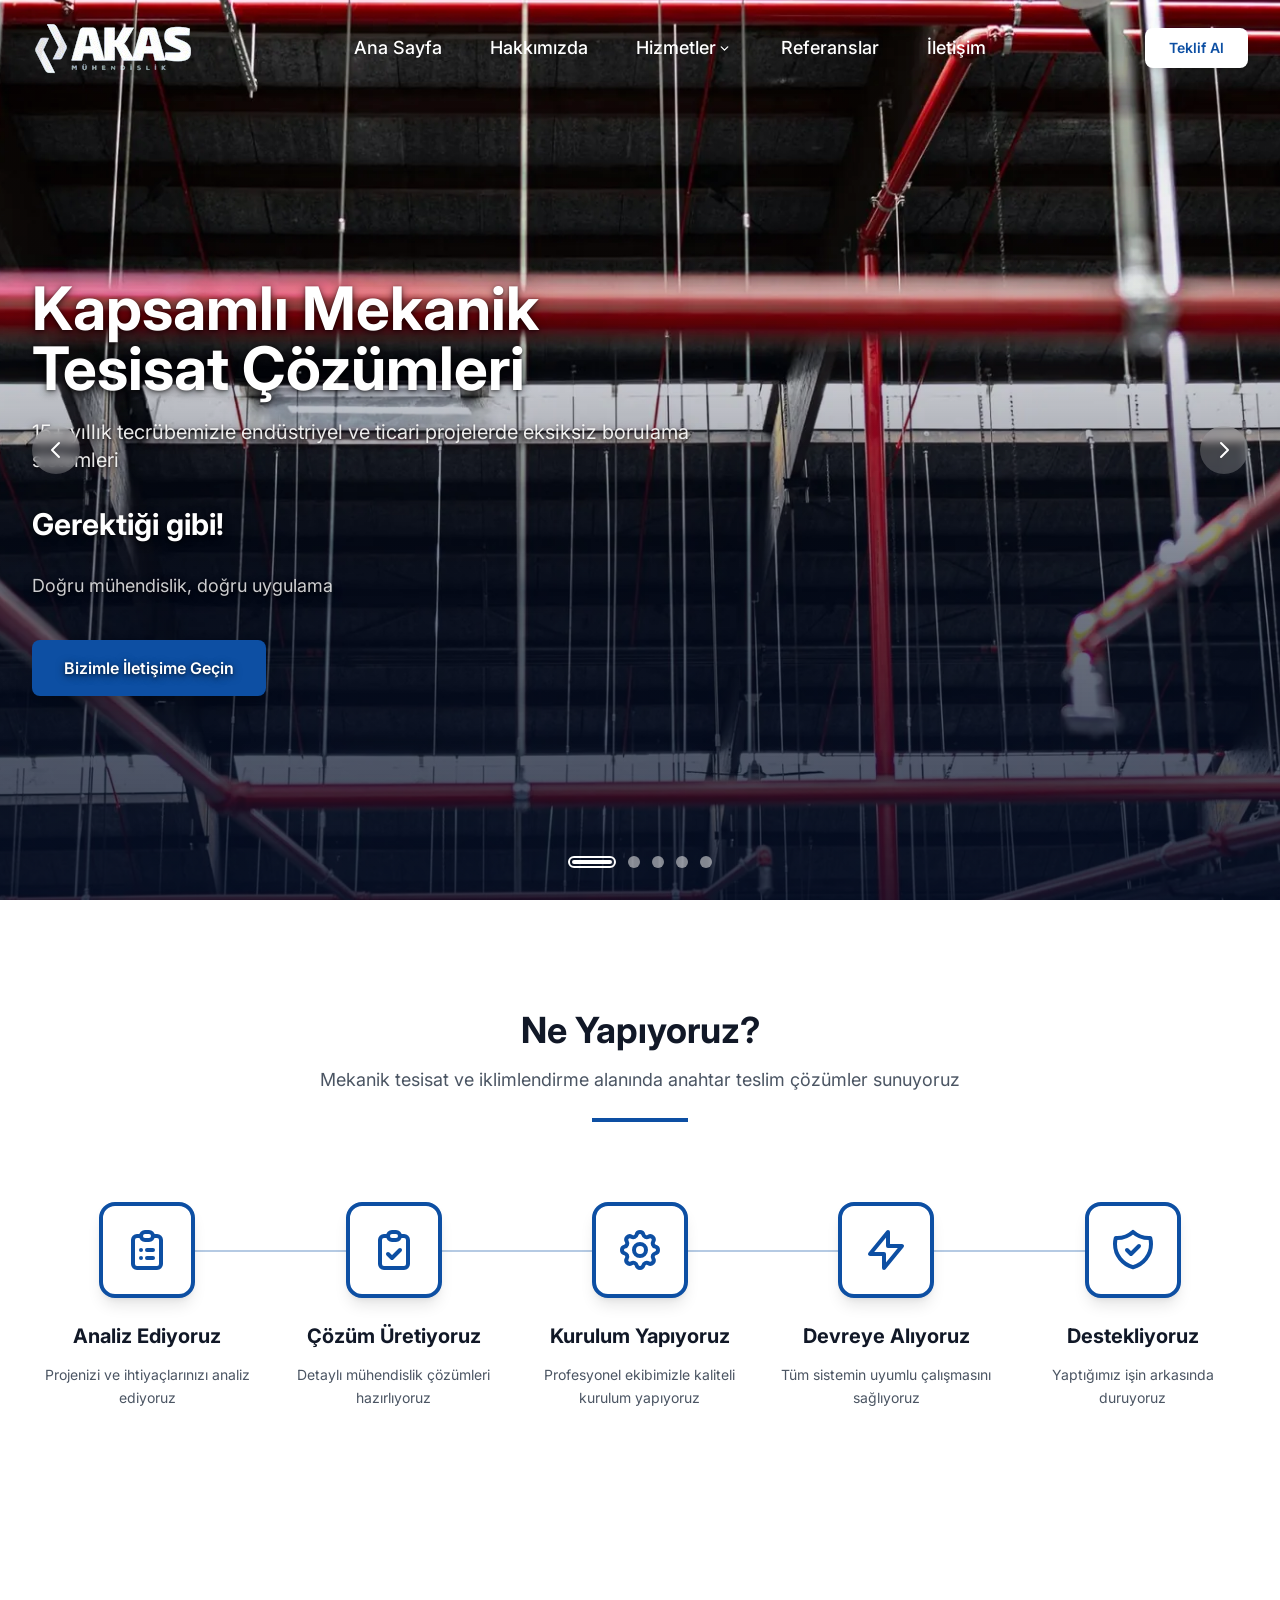
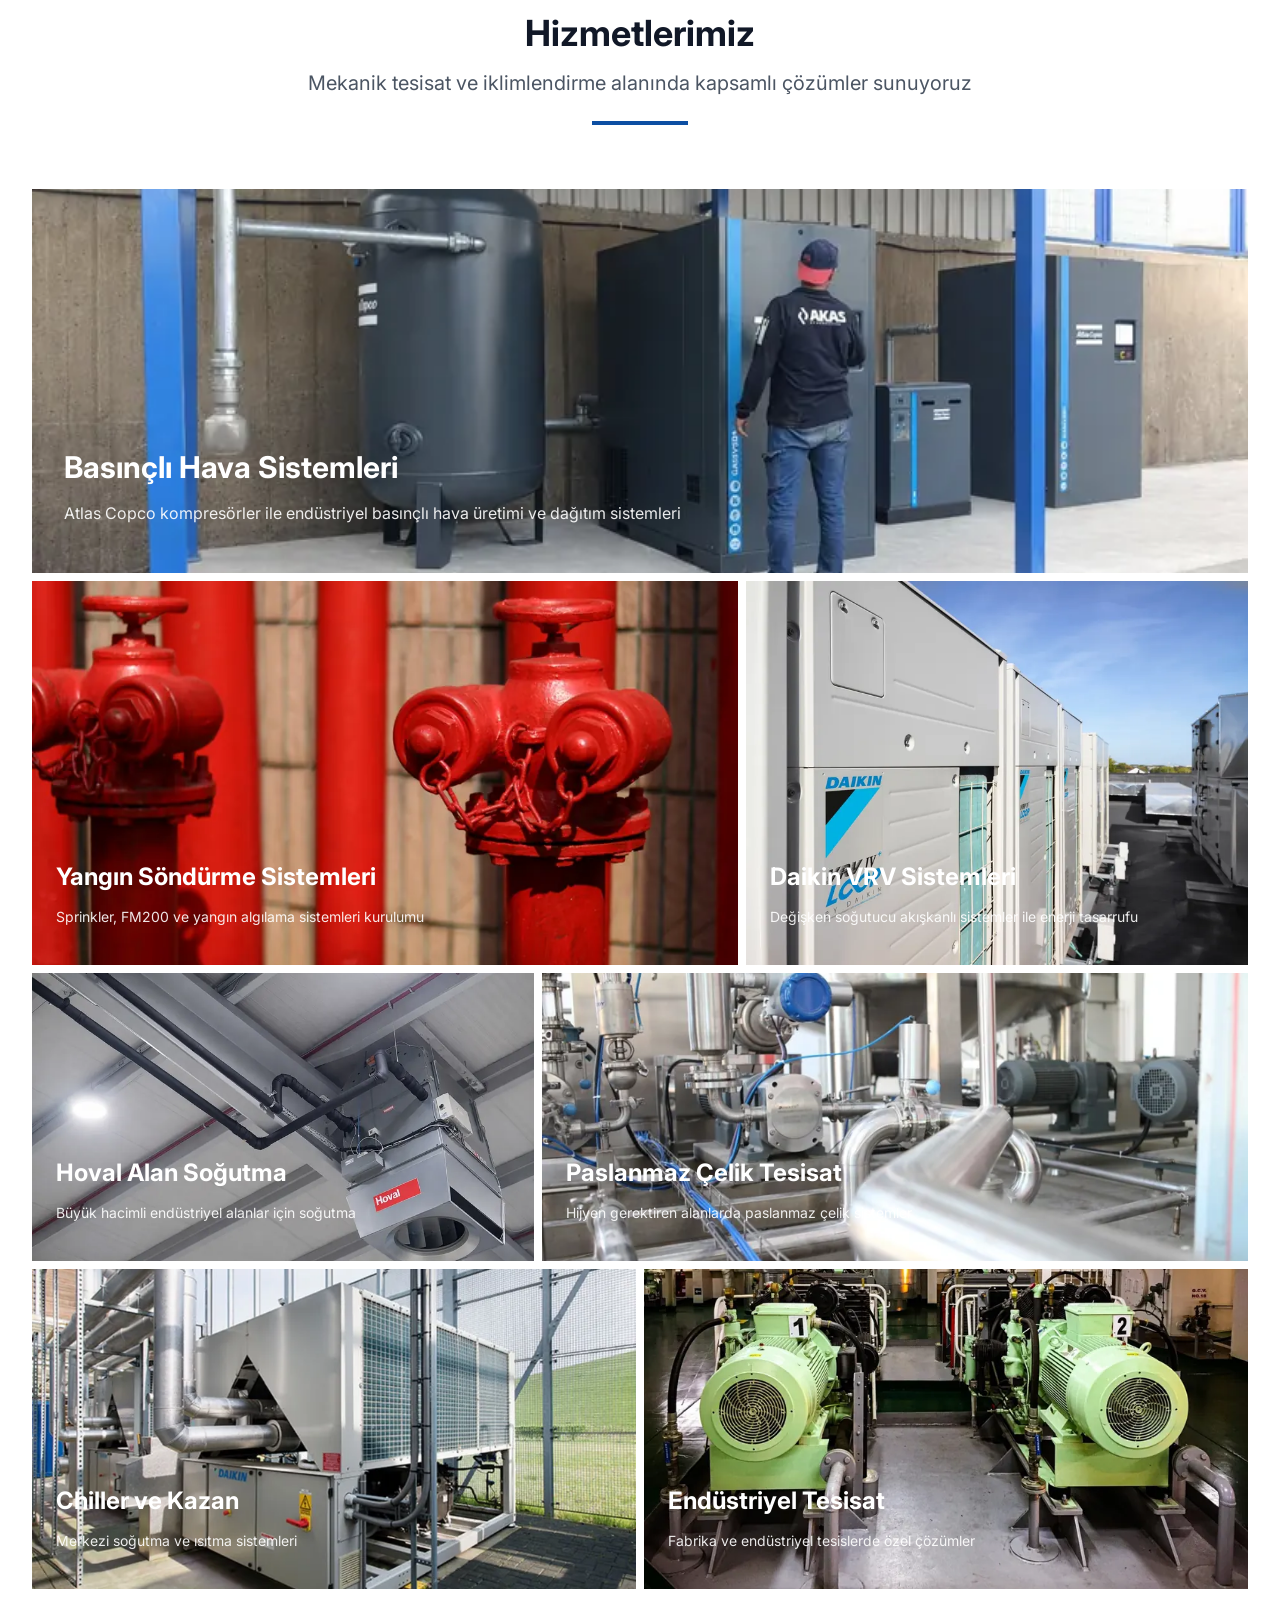
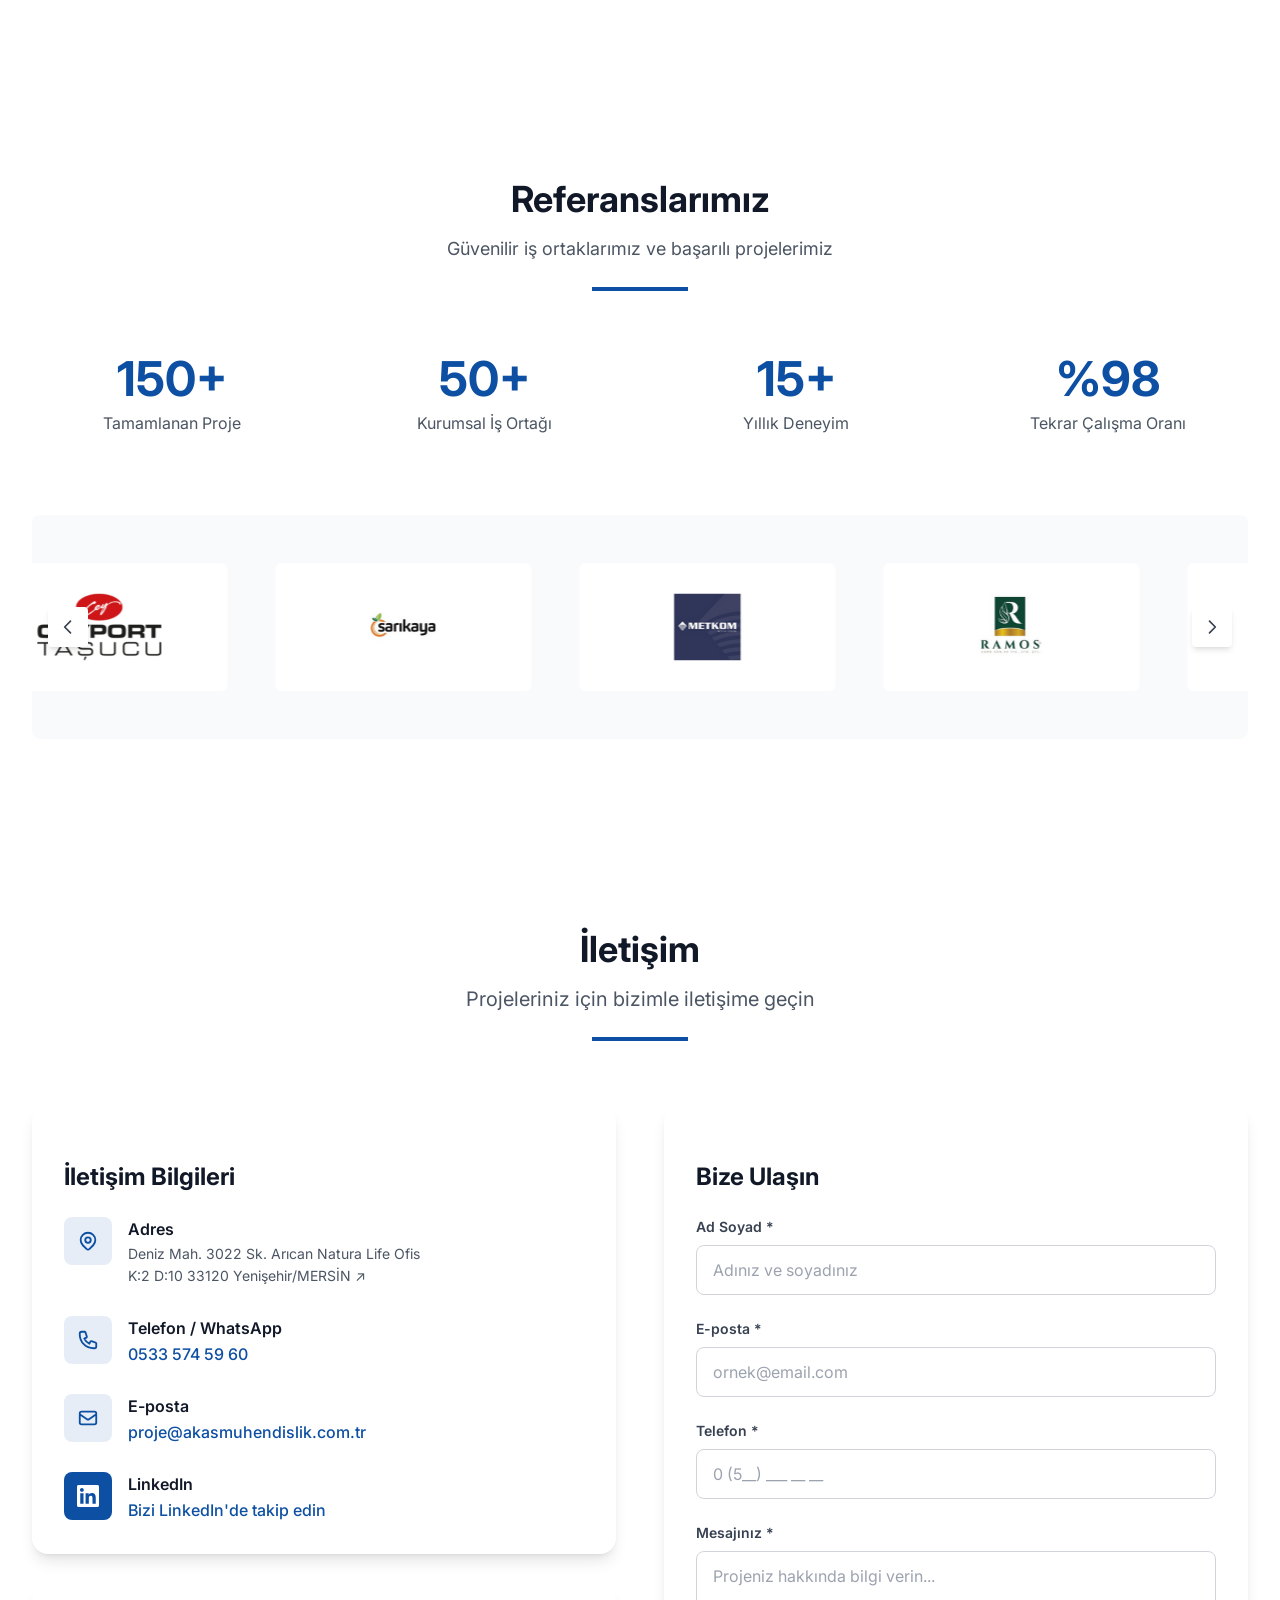
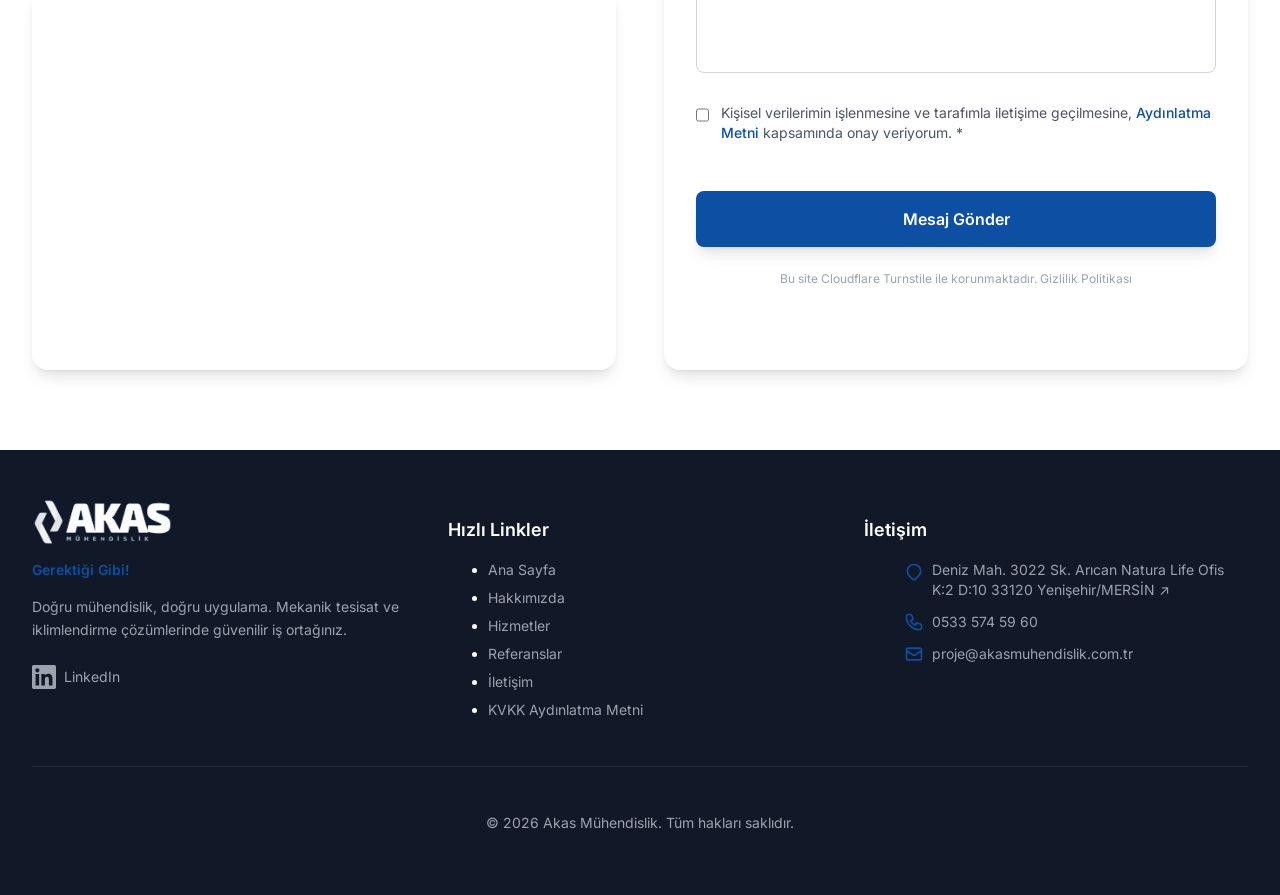
==== commit 27766af3: "Add files via upload" ====
--- a/index.html
+++ b/index.html
@@ -1624,32 +1624,39 @@
 
         // ============================================
         // TELEFON MASKESİ: 0 (5XX) XXX XX XX
-        // Kullanıcı sadece rakam yazar; 0 ve 5 sabittir.
+        // "0 (5" sabittir; kullanıcı kalan 9 rakamı yazar.
         // ============================================
+        const PHONE_PREFIX = '0 (5';
+
         function getPhoneDigits() {
-            // Maskedeki rakamlardan baştaki sabit 0'ı at -> 5 ile başlayan 10 hane
+            // 5'ten sonraki rakamlar (en fazla 9)
             let d = phoneInput.value.replace(/\D/g, '');
             if (d.startsWith('0')) d = d.slice(1);
-            return d.slice(0, 10);
+            if (d.startsWith('5')) d = d.slice(1);
+            return d.slice(0, 9);
         }
 
         function normalizePhoneDigits(raw) {
-            // Yapıştırılan +90 533..., 0533..., 533... hepsini 5XXXXXXXXX'e indir
+            // Yapıştırılan +90 533..., 0533..., 533..., 33... hepsini 5'ten sonraki 9 haneye indir
             let d = raw.replace(/\D/g, '');
             if (d.startsWith('90') && d.length > 10) d = d.slice(2);
             if (d.startsWith('0')) d = d.slice(1);
-            if (d.length && d[0] !== '5') d = '5' + d; // 5 sabit
-            return d.slice(0, 10);
+            if (d.startsWith('5')) d = d.slice(1);
+            return d.slice(0, 9);
         }
 
         function formatPhone(d) {
-            if (!d.length) return '';
-            let out = '0 (' + d.slice(0, 3);
-            if (d.length >= 3) out += ')';
-            if (d.length > 3) out += ' ' + d.slice(3, 6);
-            if (d.length > 6) out += ' ' + d.slice(6, 8);
-            if (d.length > 8) out += ' ' + d.slice(8, 10);
+            let out = PHONE_PREFIX + d.slice(0, 2);
+            if (d.length >= 2) out += ')';
+            if (d.length > 2) out += ' ' + d.slice(2, 5);
+            if (d.length > 5) out += ' ' + d.slice(5, 7);
+            if (d.length > 7) out += ' ' + d.slice(7, 9);
             return out;
+        }
+
+        function placeCaretEnd() {
+            const len = phoneInput.value.length;
+            try { phoneInput.setSelectionRange(len, len); } catch (_) {}
         }
 
         let prevPhoneDigits = '';
@@ -1661,14 +1668,26 @@
             }
             prevPhoneDigits = d;
             phoneInput.value = formatPhone(d);
-            // İmleci sona al
-            const len = phoneInput.value.length;
-            try { phoneInput.setSelectionRange(len, len); } catch (_) {}
+            placeCaretEnd();
         });
 
+        // Tıklayınca sabit kısım gelsin, imleç yazılacak yerde beklesin
         phoneInput.addEventListener('focus', function() {
-            const len = phoneInput.value.length;
-            try { phoneInput.setSelectionRange(len, len); } catch (_) {}
+            if (!phoneInput.value) {
+                phoneInput.value = PHONE_PREFIX;
+                prevPhoneDigits = '';
+            }
+            // Tarayıcı tıklamadan sonra imleci kendi yerleştirir; bir tık sonra sona al
+            setTimeout(placeCaretEnd, 0);
+        });
+        phoneInput.addEventListener('click', placeCaretEnd);
+
+        // Rakam girilmeden çıkılırsa alanı boşalt, örnek desen geri gelsin
+        phoneInput.addEventListener('blur', function() {
+            if (!getPhoneDigits().length) {
+                phoneInput.value = '';
+                prevPhoneDigits = '';
+            }
         });
 
         // Input validasyonu
@@ -1703,7 +1722,7 @@
                     
                     case 'phone':
                         const digits = getPhoneDigits();
-                        if (digits.length !== 10 || !digits.startsWith('5')) {
+                        if (digits.length !== 9) {
                             isValid = false;
                             errorMsg = '0 (5XX) XXX XX XX formatında 10 haneli numara girin';
                         }
@@ -1810,7 +1829,7 @@
                         'form-key': 'AKAS_FORMKEY_01493f465e99d745619439fefc51960e9ddf5e6b95422f1754b6132d488637e6',
                         name: document.getElementById('name').value.trim().slice(0, 100),
                         email: document.getElementById('email').value.trim().slice(0, 100),
-                        phone: '0' + getPhoneDigits(),
+                        phone: '05' + getPhoneDigits(),
                         message: document.getElementById('message').value.trim().slice(0, 2000),
                         timestamp: new Date().toISOString(),
                         'cf-turnstile-response': turnstileResponse.value
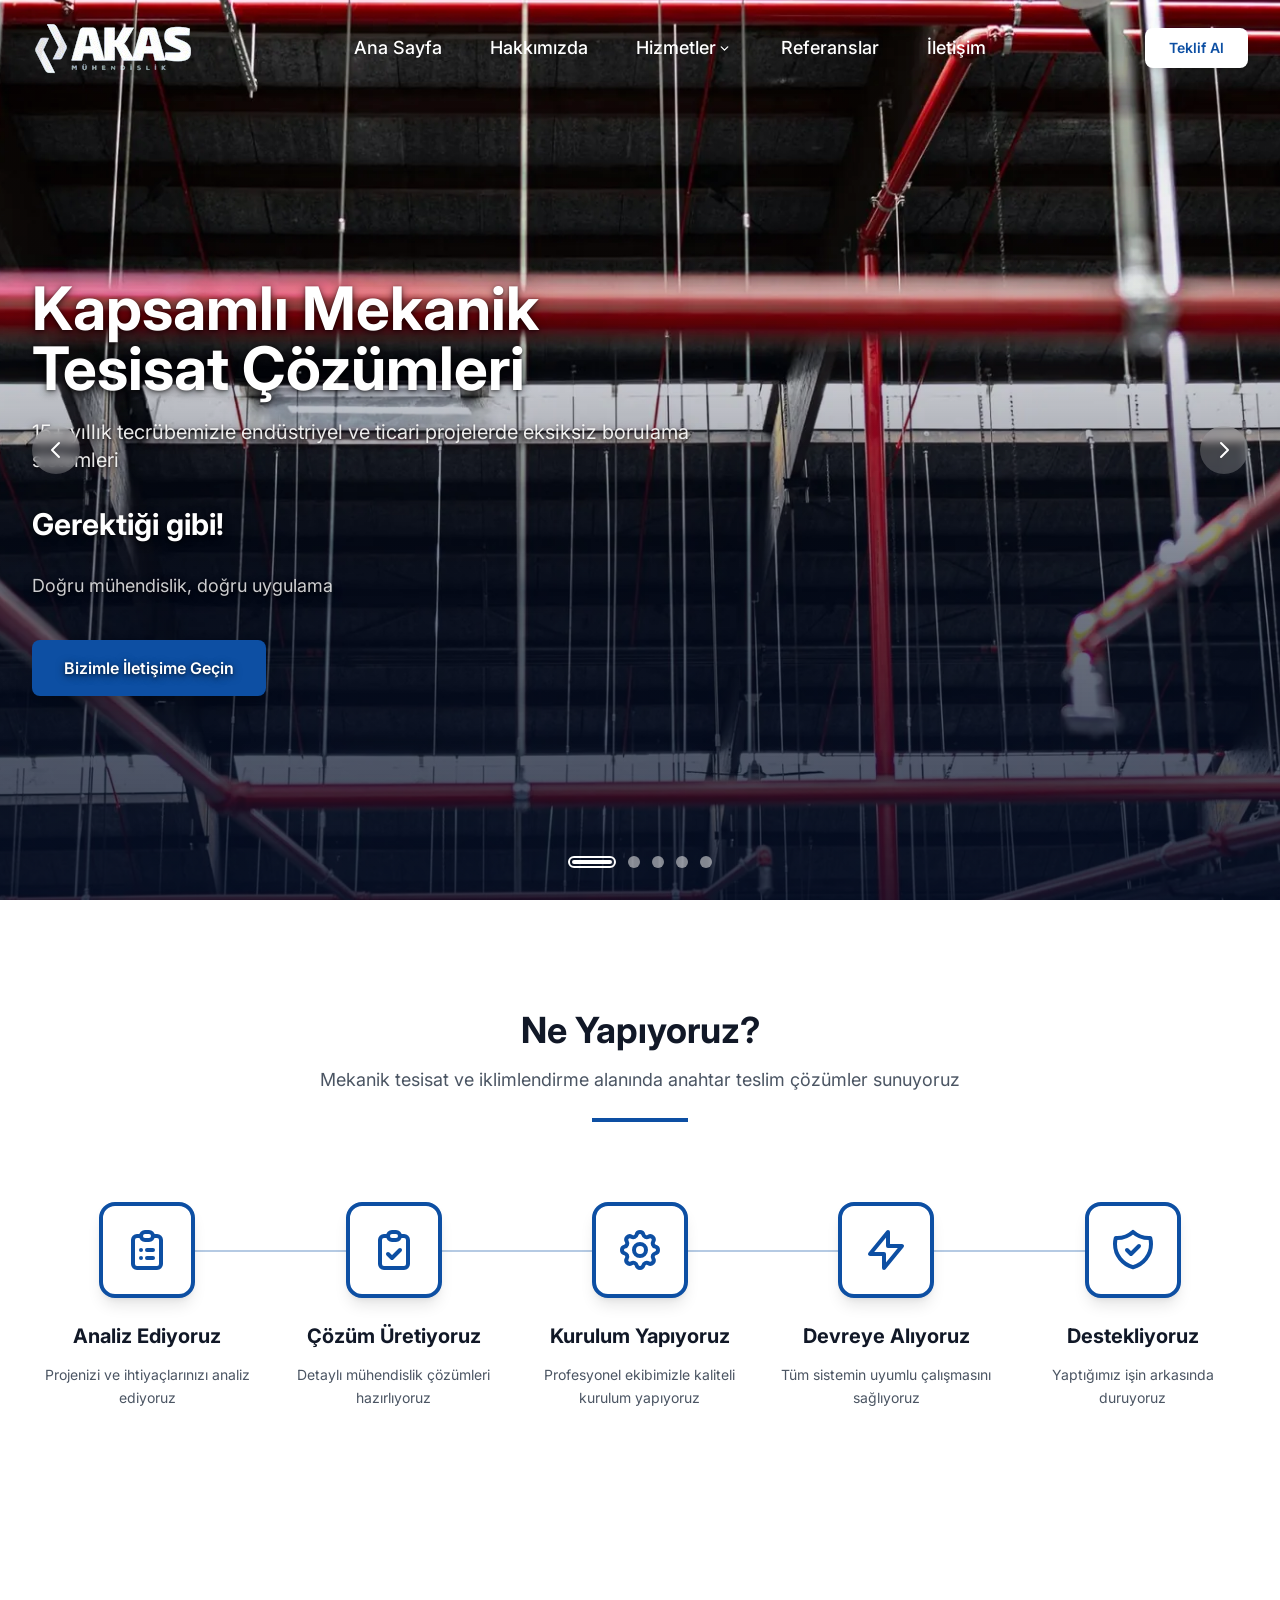
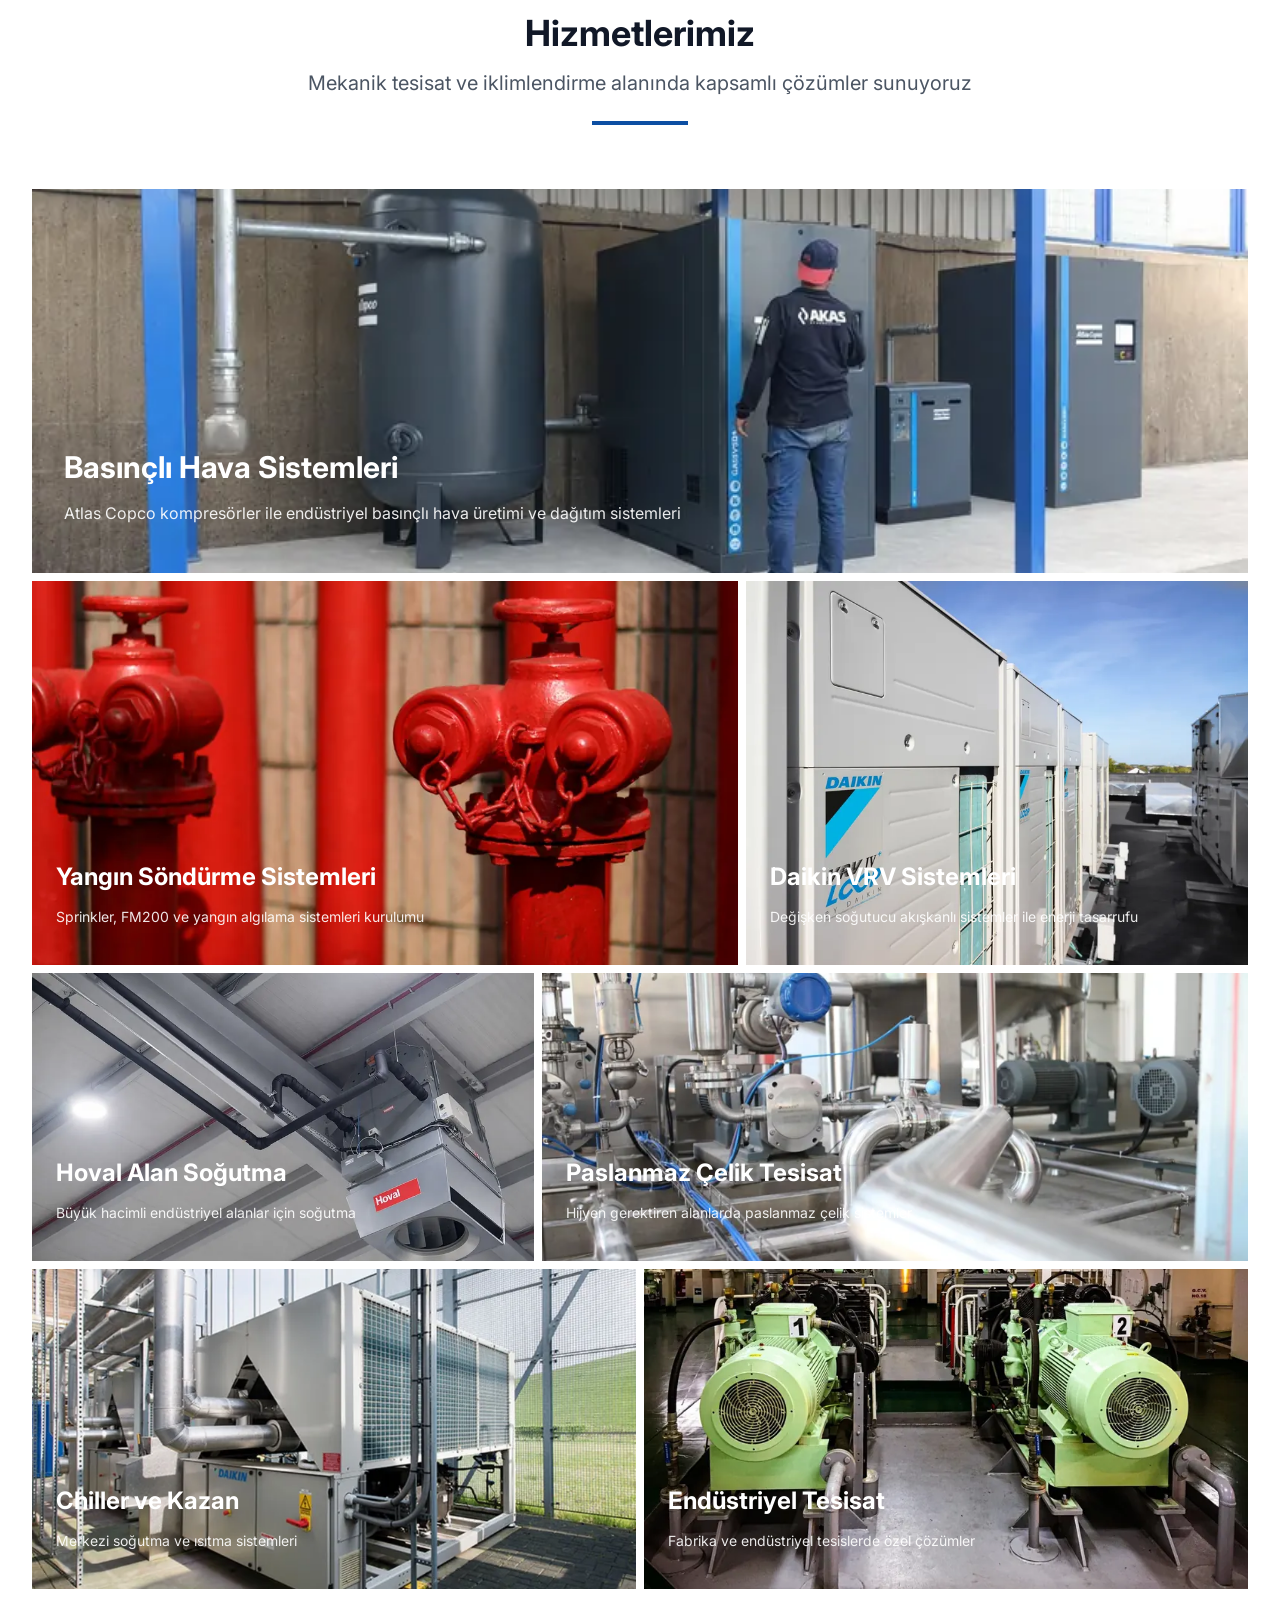
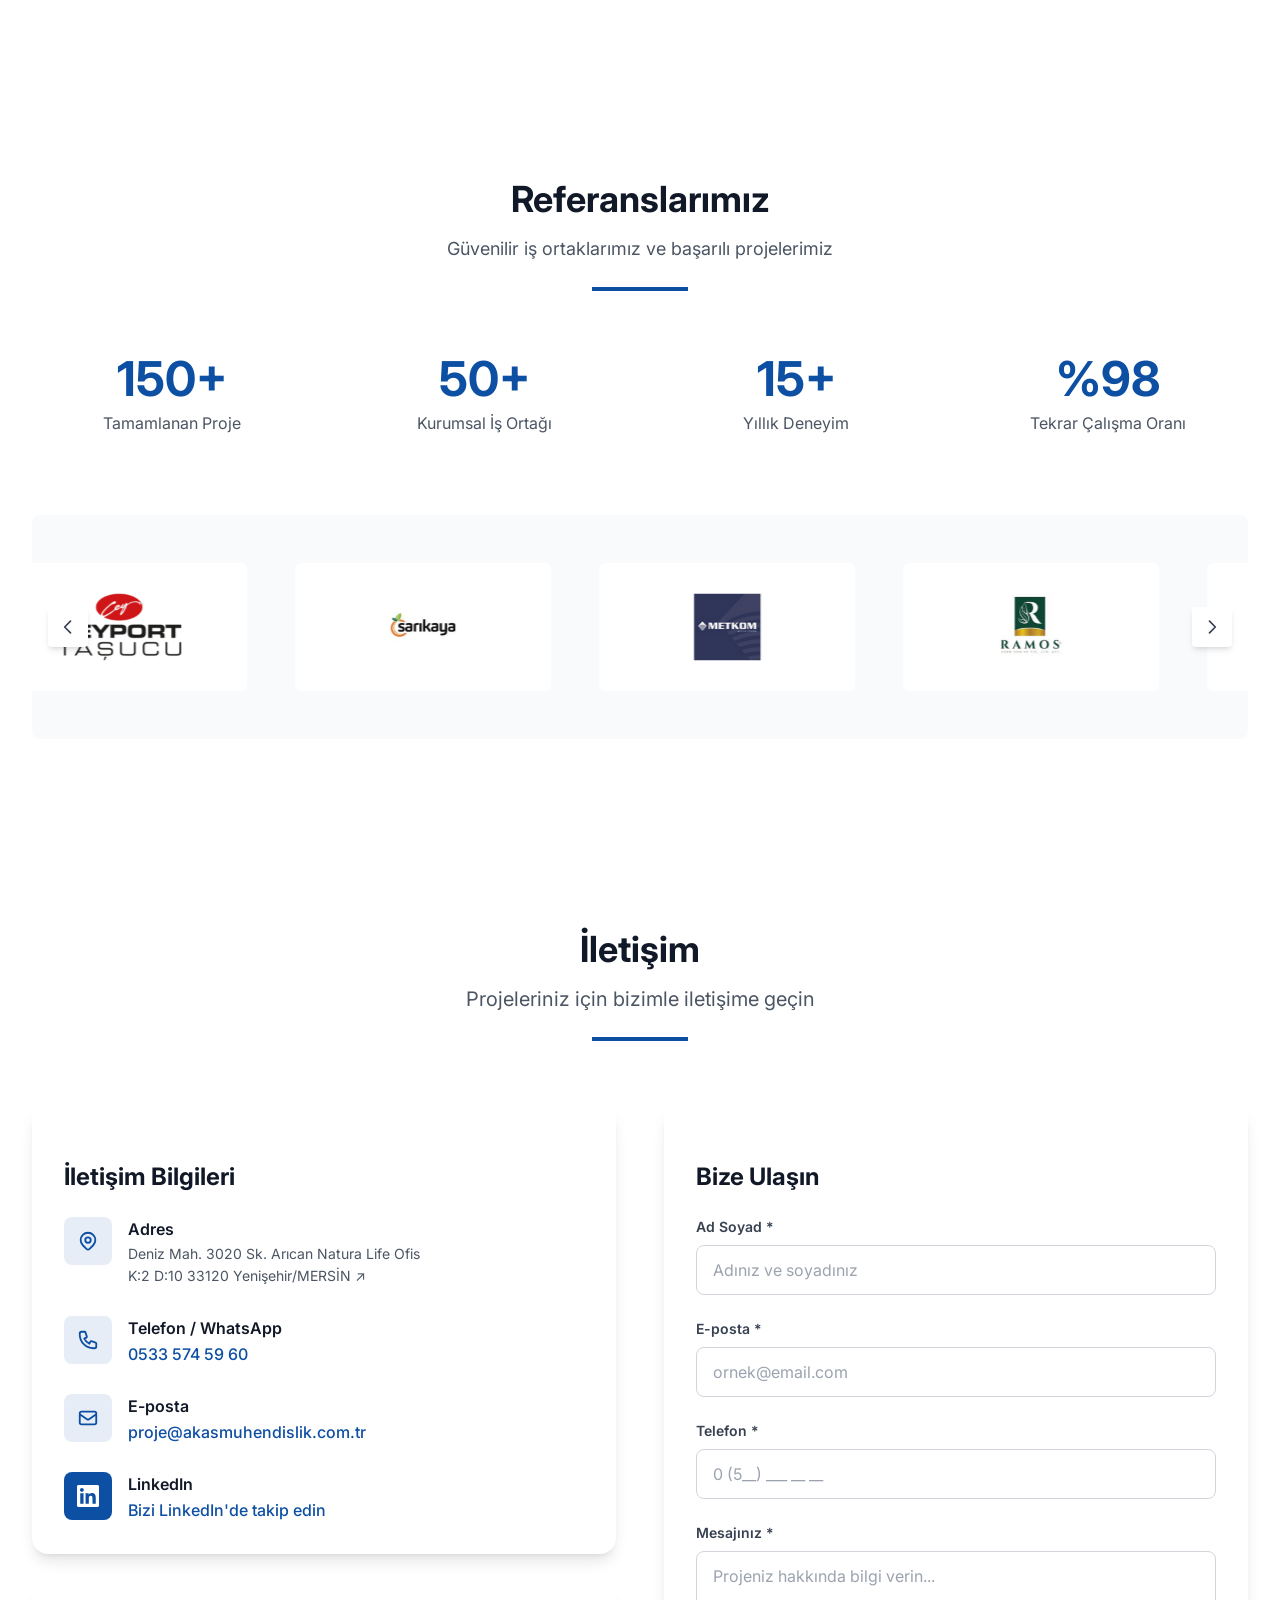
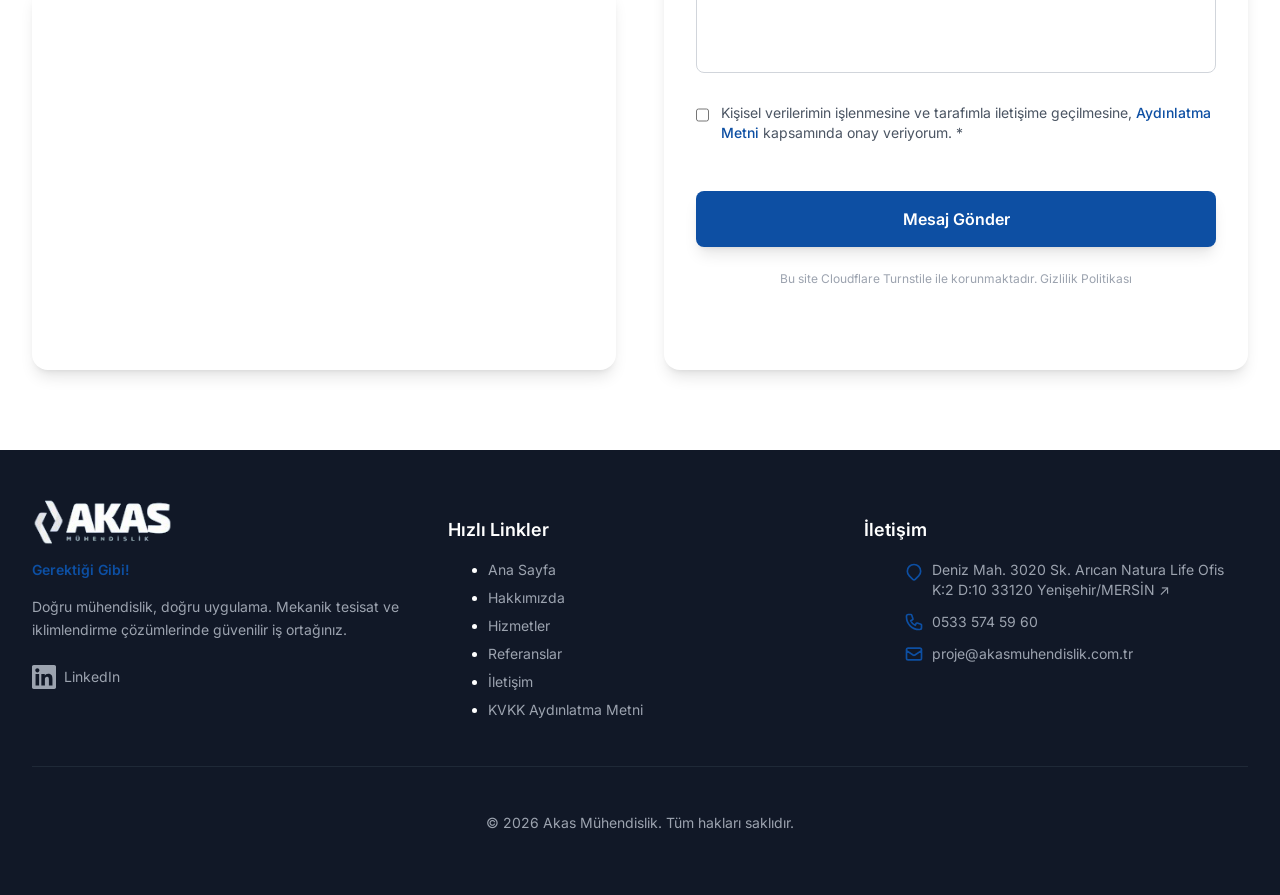
==== commit e57901a9: "Add files via upload" ====
--- a/index.html
+++ b/index.html
@@ -262,7 +262,7 @@
       "foundingDate": "2010",
       "address": {
         "@type": "PostalAddress",
-        "streetAddress": "Deniz Mah. 3022 Sk. Arıcan Natura Life Ofis K:2 D:10",
+        "streetAddress": "Deniz Mah. 3020 Sk. Arıcan Natura Life Ofis K:2 D:10",
         "addressLocality": "Yenişehir",
         "addressRegion": "Mersin",
         "postalCode": "33120",
@@ -1113,7 +1113,7 @@
                                 </div>
                                 <div>
                                     <h4 style="margin:0 0 2px 0; font-weight:600; color:#111827;">Adres</h4>
-                                    <p style="margin:0; font-size:0.875rem; color:#4b5563; line-height:1.6;"><a href="https://maps.google.com/?q=Akas+Mekanik+Mühendislik+Mersin" target="_blank" rel="noopener noreferrer" style="color:inherit; text-decoration:none;" onmouseover="this.style.color='#0d4fa3'" onmouseout="this.style.color='inherit'">Deniz Mah. 3022 Sk. Arıcan Natura Life Ofis<br>K:2 D:10 33120 Yenişehir/MERSİN ↗</a></p>
+                                    <p style="margin:0; font-size:0.875rem; color:#4b5563; line-height:1.6;"><a href="https://maps.google.com/?q=Akas+Mekanik+Mühendislik+Mersin" target="_blank" rel="noopener noreferrer" style="color:inherit; text-decoration:none;" onmouseover="this.style.color='#0d4fa3'" onmouseout="this.style.color='inherit'">Deniz Mah. 3020 Sk. Arıcan Natura Life Ofis<br>K:2 D:10 33120 Yenişehir/MERSİN ↗</a></p>
                                 </div>
                             </div>
 
@@ -1321,7 +1321,7 @@
                             <svg class="w-5 h-5 text-primary mr-2 flex-shrink-0 mt-0.5" fill="none" stroke="currentColor" viewBox="0 0 24 24">
                                 <path stroke-linecap="round" stroke-linejoin="round" stroke-width="2" d="M17.657 16.657L13.414 20.9a1.998 1.998 0 01-2.827 0l-4.244-4.243a8 8 0 1111.314 0z"/>
                             </svg>
-                            <a href="https://maps.google.com/?q=Akas+Mekanik+Mühendislik+Mersin" target="_blank" rel="noopener noreferrer" class="hover:text-white transition-colors">Deniz Mah. 3022 Sk. Arıcan Natura Life Ofis<br>K:2 D:10 33120 Yenişehir/MERSİN ↗</a>
+                            <a href="https://maps.google.com/?q=Akas+Mekanik+Mühendislik+Mersin" target="_blank" rel="noopener noreferrer" class="hover:text-white transition-colors">Deniz Mah. 3020 Sk. Arıcan Natura Life Ofis<br>K:2 D:10 33120 Yenişehir/MERSİN ↗</a>
                         </li>
                         <li class="flex items-center">
                             <svg class="w-5 h-5 text-primary mr-2 flex-shrink-0" fill="none" stroke="currentColor" viewBox="0 0 24 24">
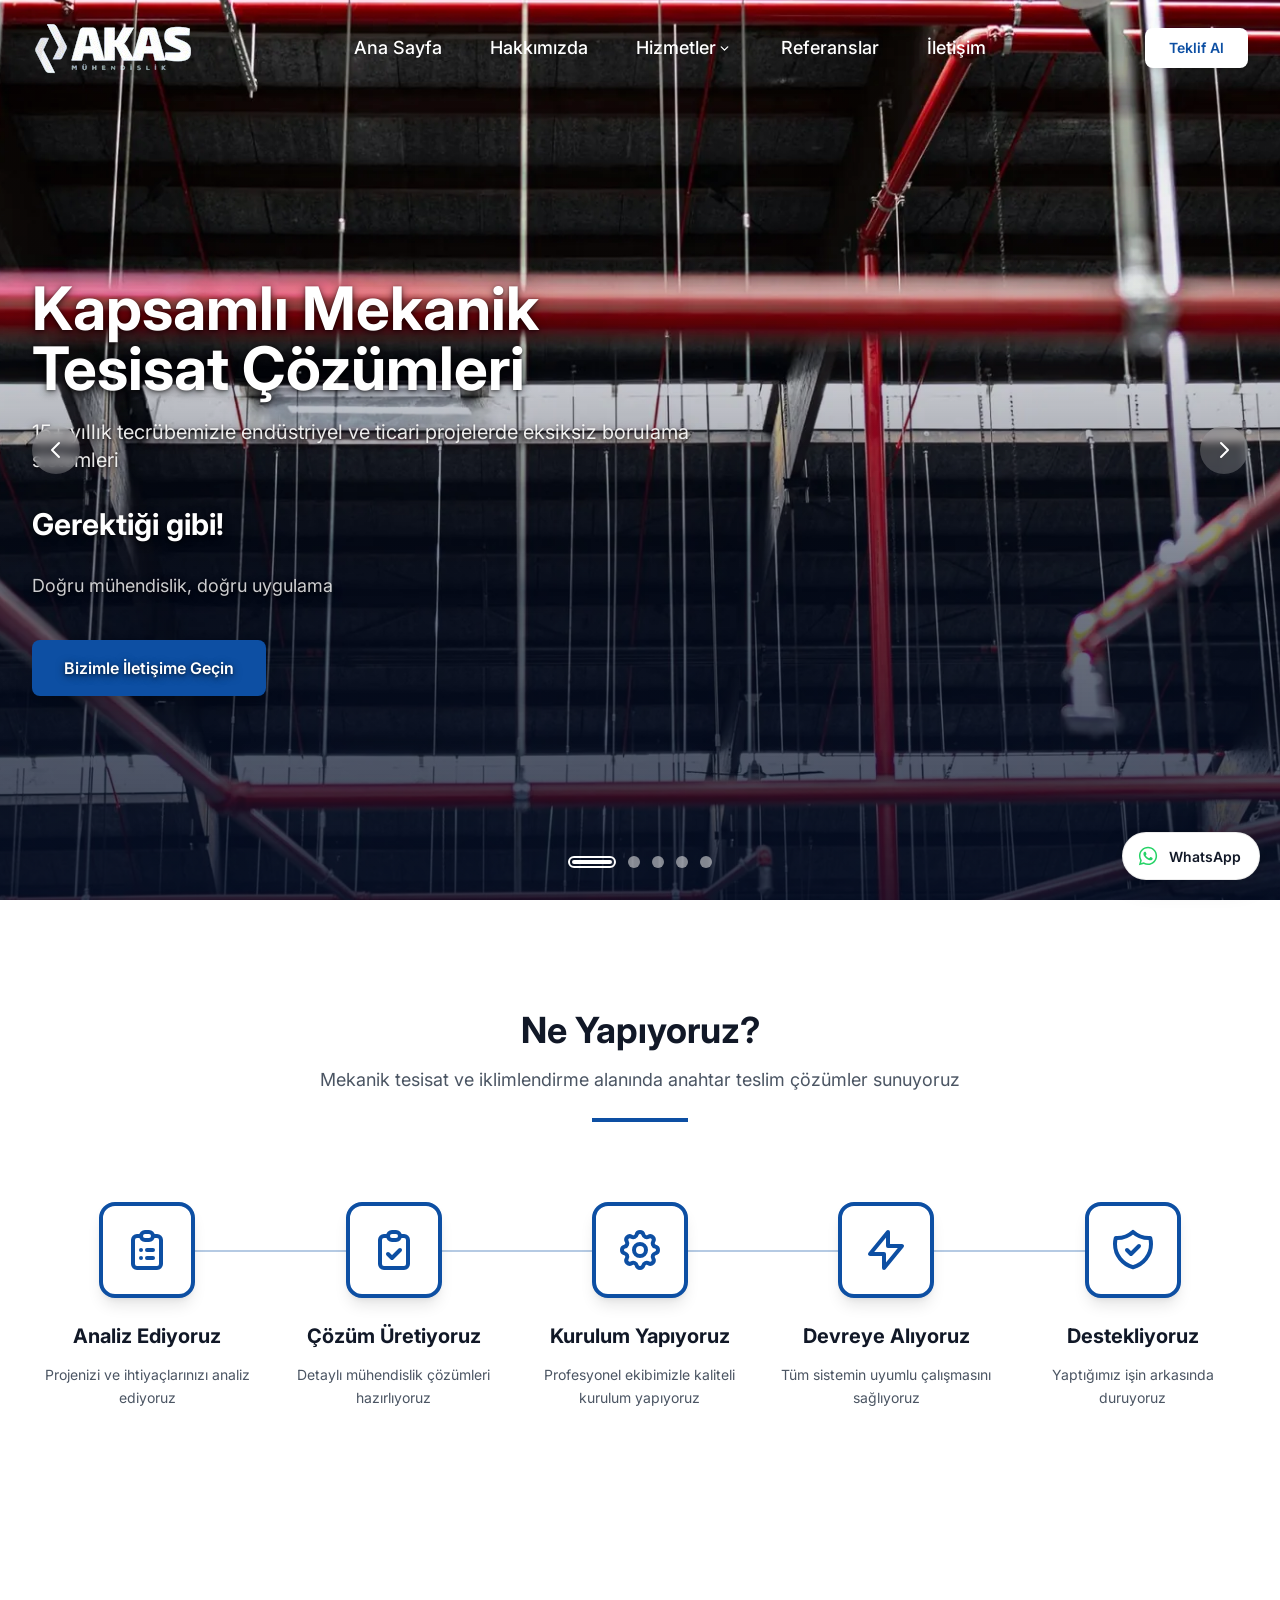
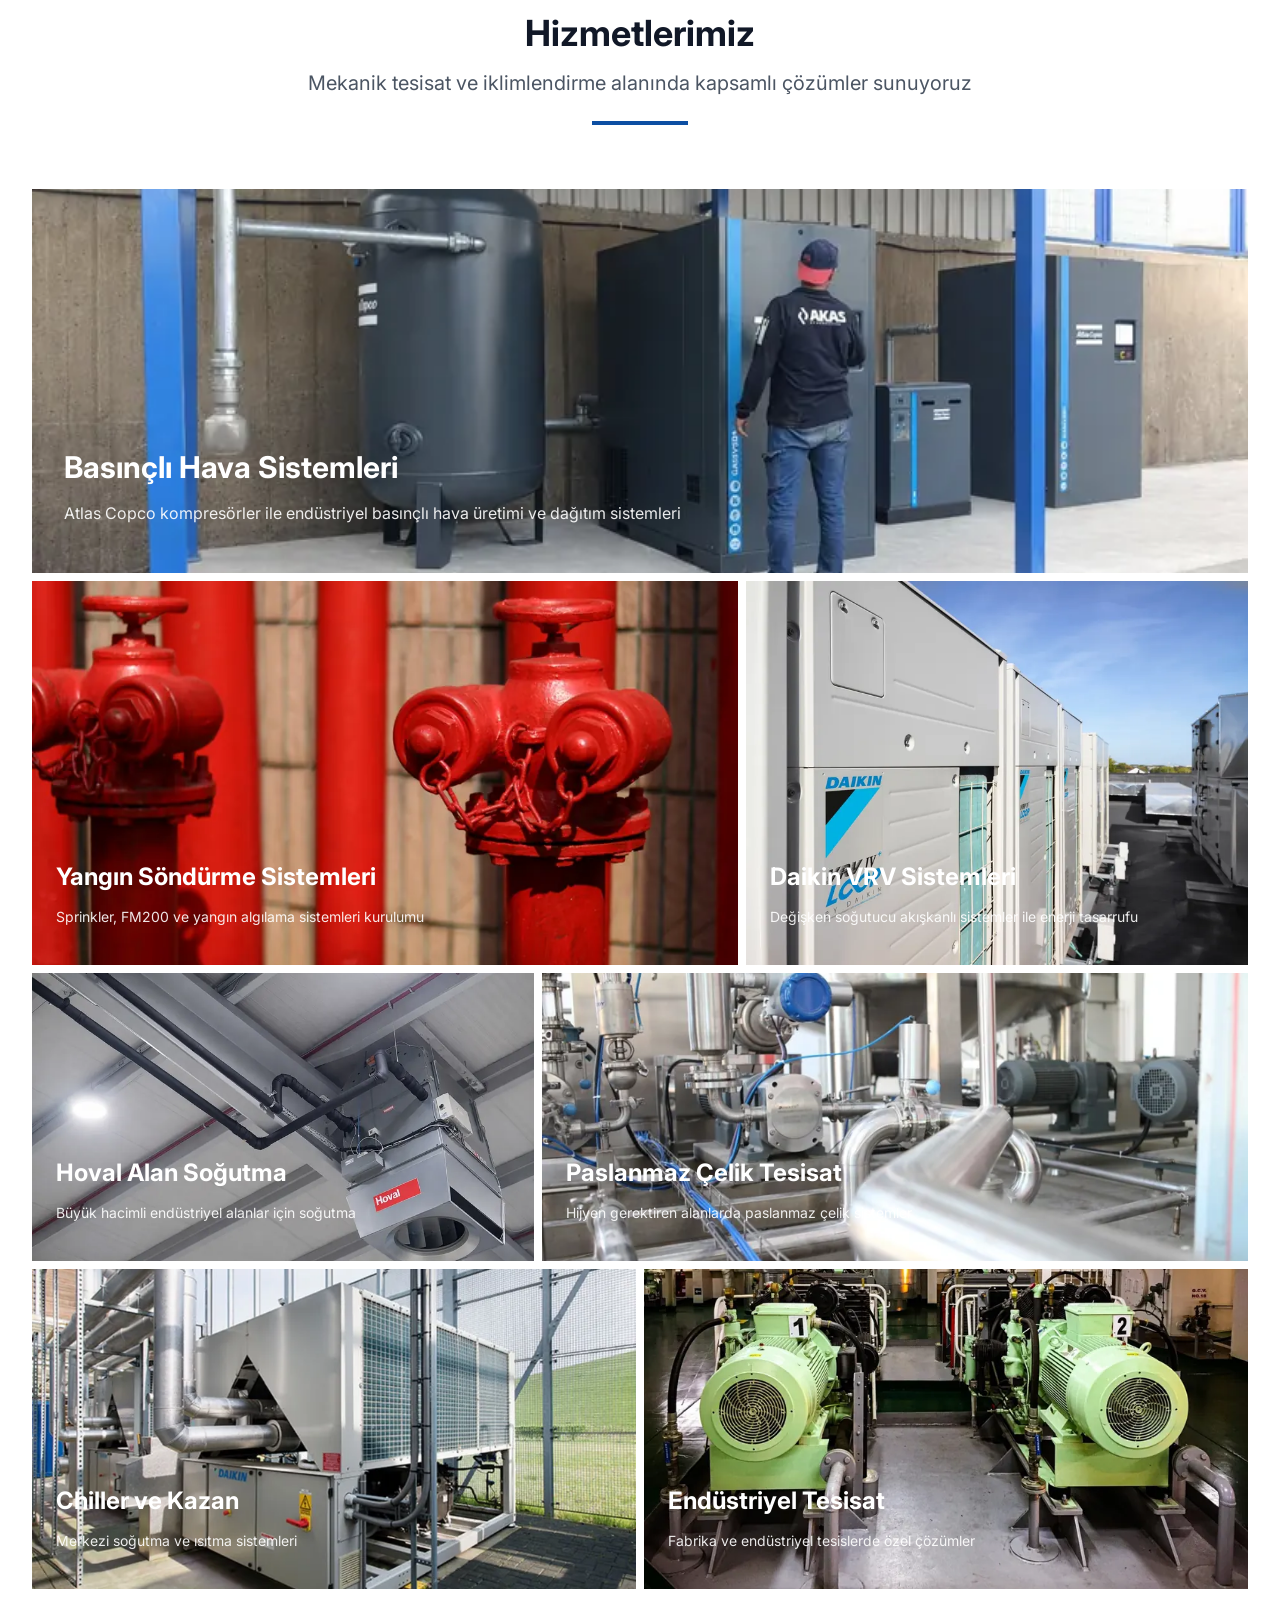
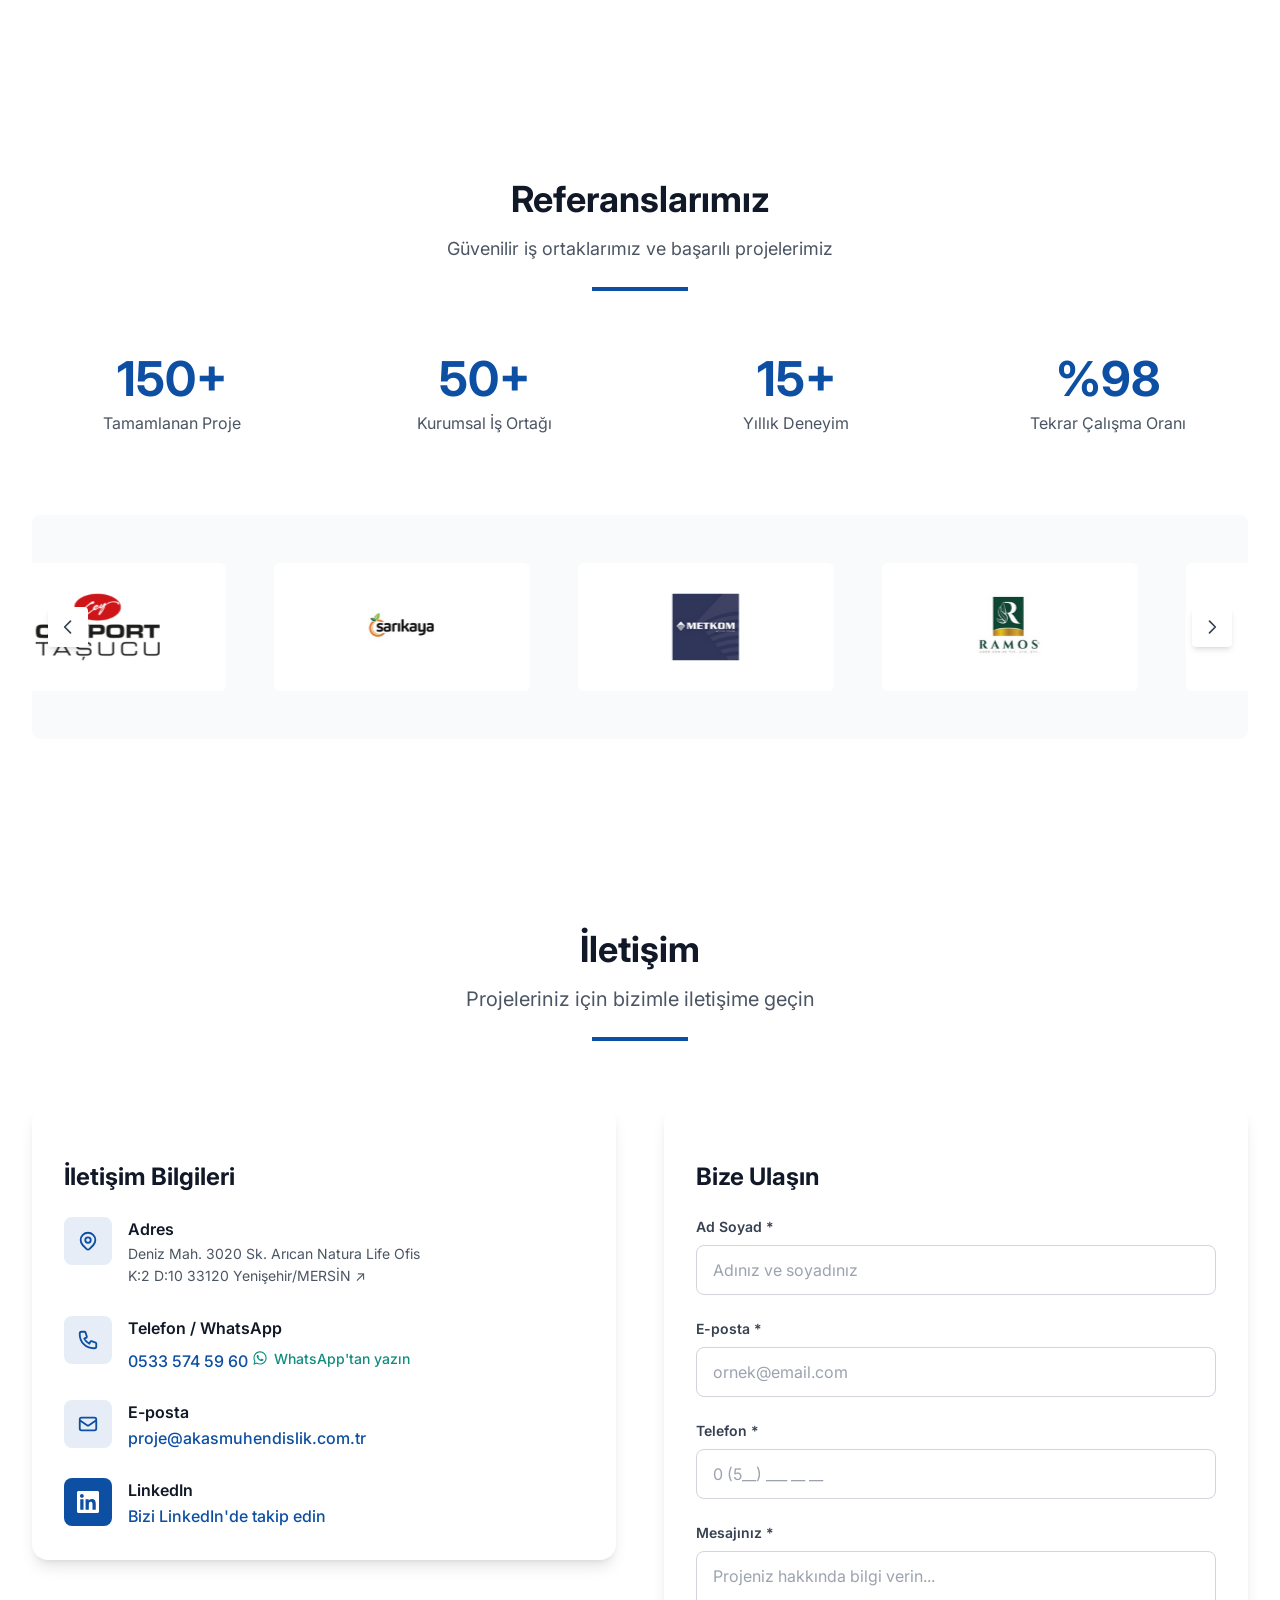
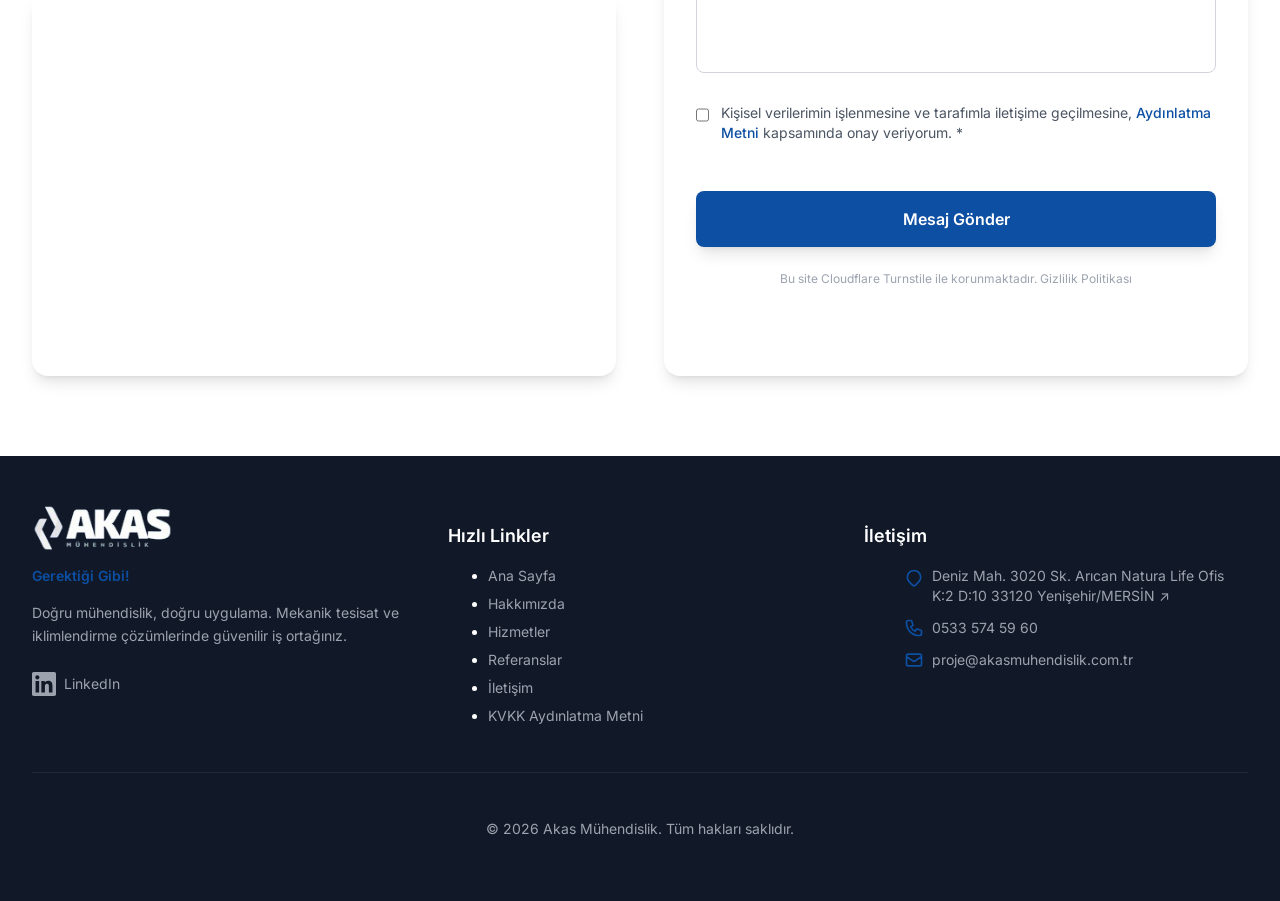
==== commit 7eafc2f6: "Add files via upload" ====
--- a/index.html
+++ b/index.html
@@ -241,6 +241,36 @@
                 transform: translateY(0);
             }
         }
+
+        /* WhatsApp sabit düğme */
+        .wa-float {
+            position: fixed;
+            right: 20px;
+            bottom: 20px;
+            z-index: 45;
+            display: inline-flex;
+            align-items: center;
+            gap: 10px;
+            padding: 12px 18px 12px 14px;
+            background: #ffffff;
+            color: #111827;
+            border: 1px solid rgba(0,0,0,0.08);
+            border-radius: 999px;
+            box-shadow: 0 6px 24px rgba(0,0,0,0.14);
+            font-size: 14px;
+            font-weight: 600;
+            text-decoration: none;
+            transition: transform 0.2s, box-shadow 0.2s;
+        }
+        .wa-float svg { color: #25D366; flex-shrink: 0; }
+        .wa-float:hover { transform: translateY(-2px); box-shadow: 0 10px 28px rgba(0,0,0,0.18); color: #111827; }
+        .wa-float .wa-label { white-space: nowrap; }
+        @media (max-width: 640px) {
+            .wa-float { right: 16px; bottom: 16px; padding: 12px; }
+            .wa-float .wa-label { display: none; }
+            .wa-float svg { width: 26px; height: 26px; }
+        }
+        .mobile-menu-open .wa-float { display: none; }
     </style>
     
     <!-- Schema.org Structured Data for SEO -->
@@ -457,6 +487,12 @@
             <!-- Contact info -->
             <div class="mt-12 text-center">
                 <a href="tel:+905335745960" class="text-white/70 text-lg hover:text-white transition-colors">0533 574 59 60</a>
+                <div class="mt-3">
+                    <a href="https://wa.me/905335745960?text=Merhaba%2C%20projem%20hakk%C4%B1nda%20bilgi%20almak%20istiyorum." target="_blank" rel="noopener" class="text-white/70 text-base hover:text-white transition-colors" style="display:inline-flex; align-items:center; gap:8px;">
+                        <svg viewBox="0 0 24 24" width="18" height="18" fill="currentColor" aria-hidden="true"><path d="M12.04 2C6.58 2 2.13 6.45 2.13 11.91c0 1.75.46 3.45 1.32 4.95L2.05 22l5.25-1.38c1.45.79 3.08 1.21 4.74 1.21 5.46 0 9.91-4.45 9.91-9.91C21.95 6.45 17.5 2 12.04 2m0 1.67c4.54 0 8.24 3.7 8.24 8.24 0 4.54-3.7 8.24-8.24 8.24-1.48 0-2.93-.39-4.19-1.15l-.3-.17-3.12.82.83-3.04-.2-.31a8.2 8.2 0 0 1-1.26-4.39c0-4.54 3.7-8.24 8.24-8.24M8.53 7.33c-.16 0-.43.06-.66.31-.22.25-.87.86-.87 2.07 0 1.22.89 2.39 1 2.56.14.17 1.76 2.67 4.25 3.73.59.27 1.05.42 1.41.53.59.19 1.13.16 1.56.1.48-.07 1.46-.6 1.67-1.18.21-.58.21-1.07.15-1.18-.07-.1-.23-.16-.48-.27-.25-.14-1.47-.74-1.69-.82-.23-.08-.37-.12-.56.12-.16.25-.64.81-.78.97-.15.17-.29.19-.53.07-.26-.13-1.06-.39-2-1.23-.74-.66-1.23-1.47-1.38-1.72-.12-.24-.01-.39.11-.5.11-.11.27-.29.37-.44.13-.14.17-.25.25-.41.08-.17.04-.31-.02-.43-.06-.11-.56-1.35-.77-1.84-.2-.48-.4-.42-.56-.43-.14 0-.3-.01-.47-.01"/></svg>
+                        WhatsApp'tan yazın
+                    </a>
+                </div>
             </div>
         </div>
     </div>
@@ -1125,6 +1161,10 @@
                                 <div>
                                     <h4 style="margin:0 0 2px 0; font-weight:600; color:#111827;">Telefon / WhatsApp</h4>
                                     <a href="tel:+905335745960" style="color:#0d4fa3; font-weight:500; text-decoration:none;">0533 574 59 60</a>
+                                    <a href="https://wa.me/905335745960?text=Merhaba%2C%20projem%20hakk%C4%B1nda%20bilgi%20almak%20istiyorum." target="_blank" rel="noopener" style="display:inline-flex; align-items:center; gap:6px; margin-top:6px; font-size:0.875rem; color:#128C7E; font-weight:500; text-decoration:none;">
+                                        <svg viewBox="0 0 24 24" width="16" height="16" fill="currentColor" aria-hidden="true"><path d="M12.04 2C6.58 2 2.13 6.45 2.13 11.91c0 1.75.46 3.45 1.32 4.95L2.05 22l5.25-1.38c1.45.79 3.08 1.21 4.74 1.21 5.46 0 9.91-4.45 9.91-9.91C21.95 6.45 17.5 2 12.04 2m0 1.67c4.54 0 8.24 3.7 8.24 8.24 0 4.54-3.7 8.24-8.24 8.24-1.48 0-2.93-.39-4.19-1.15l-.3-.17-3.12.82.83-3.04-.2-.31a8.2 8.2 0 0 1-1.26-4.39c0-4.54 3.7-8.24 8.24-8.24M8.53 7.33c-.16 0-.43.06-.66.31-.22.25-.87.86-.87 2.07 0 1.22.89 2.39 1 2.56.14.17 1.76 2.67 4.25 3.73.59.27 1.05.42 1.41.53.59.19 1.13.16 1.56.1.48-.07 1.46-.6 1.67-1.18.21-.58.21-1.07.15-1.18-.07-.1-.23-.16-.48-.27-.25-.14-1.47-.74-1.69-.82-.23-.08-.37-.12-.56.12-.16.25-.64.81-.78.97-.15.17-.29.19-.53.07-.26-.13-1.06-.39-2-1.23-.74-.66-1.23-1.47-1.38-1.72-.12-.24-.01-.39.11-.5.11-.11.27-.29.37-.44.13-.14.17-.25.25-.41.08-.17.04-.31-.02-.43-.06-.11-.56-1.35-.77-1.84-.2-.48-.4-.42-.56-.43-.14 0-.3-.01-.47-.01"/></svg>
+                                        WhatsApp'tan yazın
+                                    </a>
                                 </div>
                             </div>
 
@@ -1856,5 +1896,12 @@
 
     <script src="https://challenges.cloudflare.com/turnstile/v0/api.js" async defer></script>
 
+
+    <!-- WhatsApp sabit düğme -->
+    <a href="https://wa.me/905335745960?text=Merhaba%2C%20projem%20hakk%C4%B1nda%20bilgi%20almak%20istiyorum." target="_blank" rel="noopener" class="wa-float" aria-label="WhatsApp ile yazın">
+        <svg viewBox="0 0 24 24" width="22" height="22" fill="currentColor" aria-hidden="true"><path d="M12.04 2C6.58 2 2.13 6.45 2.13 11.91c0 1.75.46 3.45 1.32 4.95L2.05 22l5.25-1.38c1.45.79 3.08 1.21 4.74 1.21 5.46 0 9.91-4.45 9.91-9.91C21.95 6.45 17.5 2 12.04 2m0 1.67c4.54 0 8.24 3.7 8.24 8.24 0 4.54-3.7 8.24-8.24 8.24-1.48 0-2.93-.39-4.19-1.15l-.3-.17-3.12.82.83-3.04-.2-.31a8.2 8.2 0 0 1-1.26-4.39c0-4.54 3.7-8.24 8.24-8.24M8.53 7.33c-.16 0-.43.06-.66.31-.22.25-.87.86-.87 2.07 0 1.22.89 2.39 1 2.56.14.17 1.76 2.67 4.25 3.73.59.27 1.05.42 1.41.53.59.19 1.13.16 1.56.1.48-.07 1.46-.6 1.67-1.18.21-.58.21-1.07.15-1.18-.07-.1-.23-.16-.48-.27-.25-.14-1.47-.74-1.69-.82-.23-.08-.37-.12-.56.12-.16.25-.64.81-.78.97-.15.17-.29.19-.53.07-.26-.13-1.06-.39-2-1.23-.74-.66-1.23-1.47-1.38-1.72-.12-.24-.01-.39.11-.5.11-.11.27-.29.37-.44.13-.14.17-.25.25-.41.08-.17.04-.31-.02-.43-.06-.11-.56-1.35-.77-1.84-.2-.48-.4-.42-.56-.43-.14 0-.3-.01-.47-.01"/></svg>
+        <span class="wa-label">WhatsApp</span>
+    </a>
+
 </body>
 </html>
